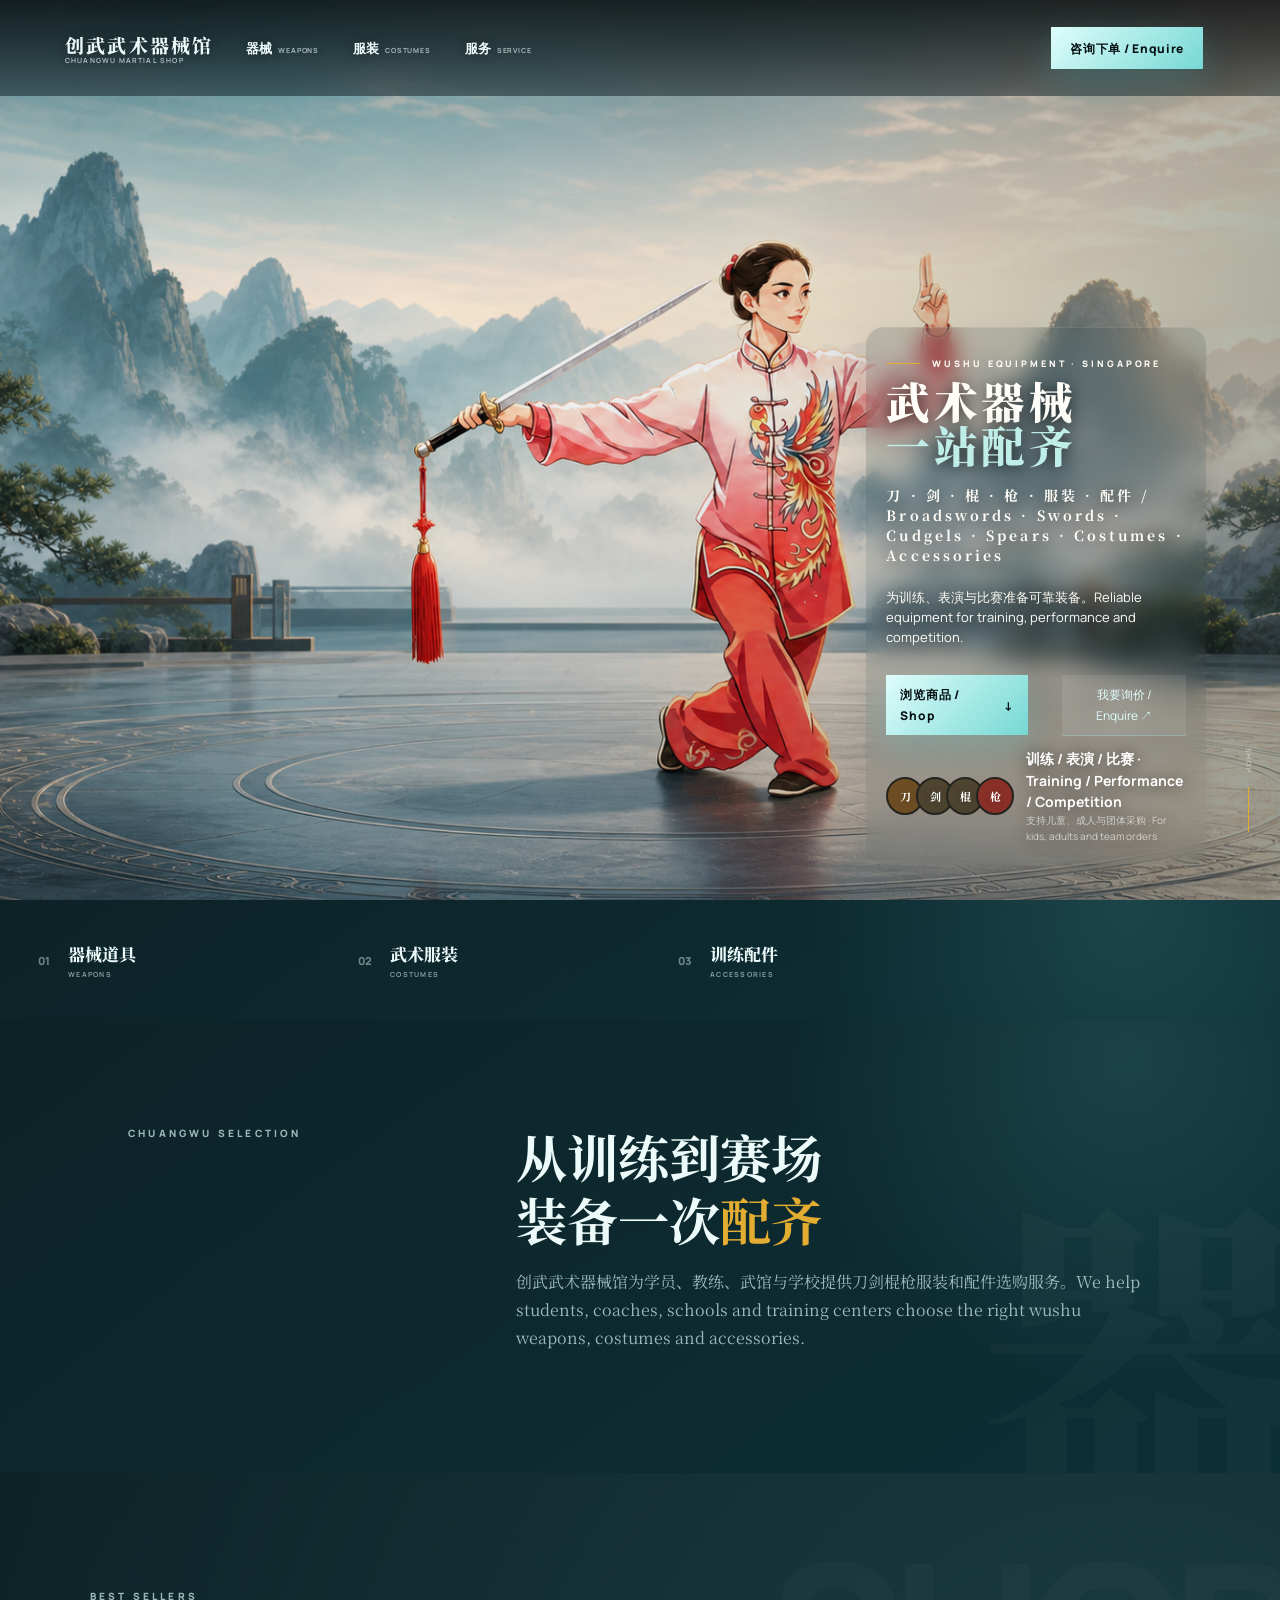
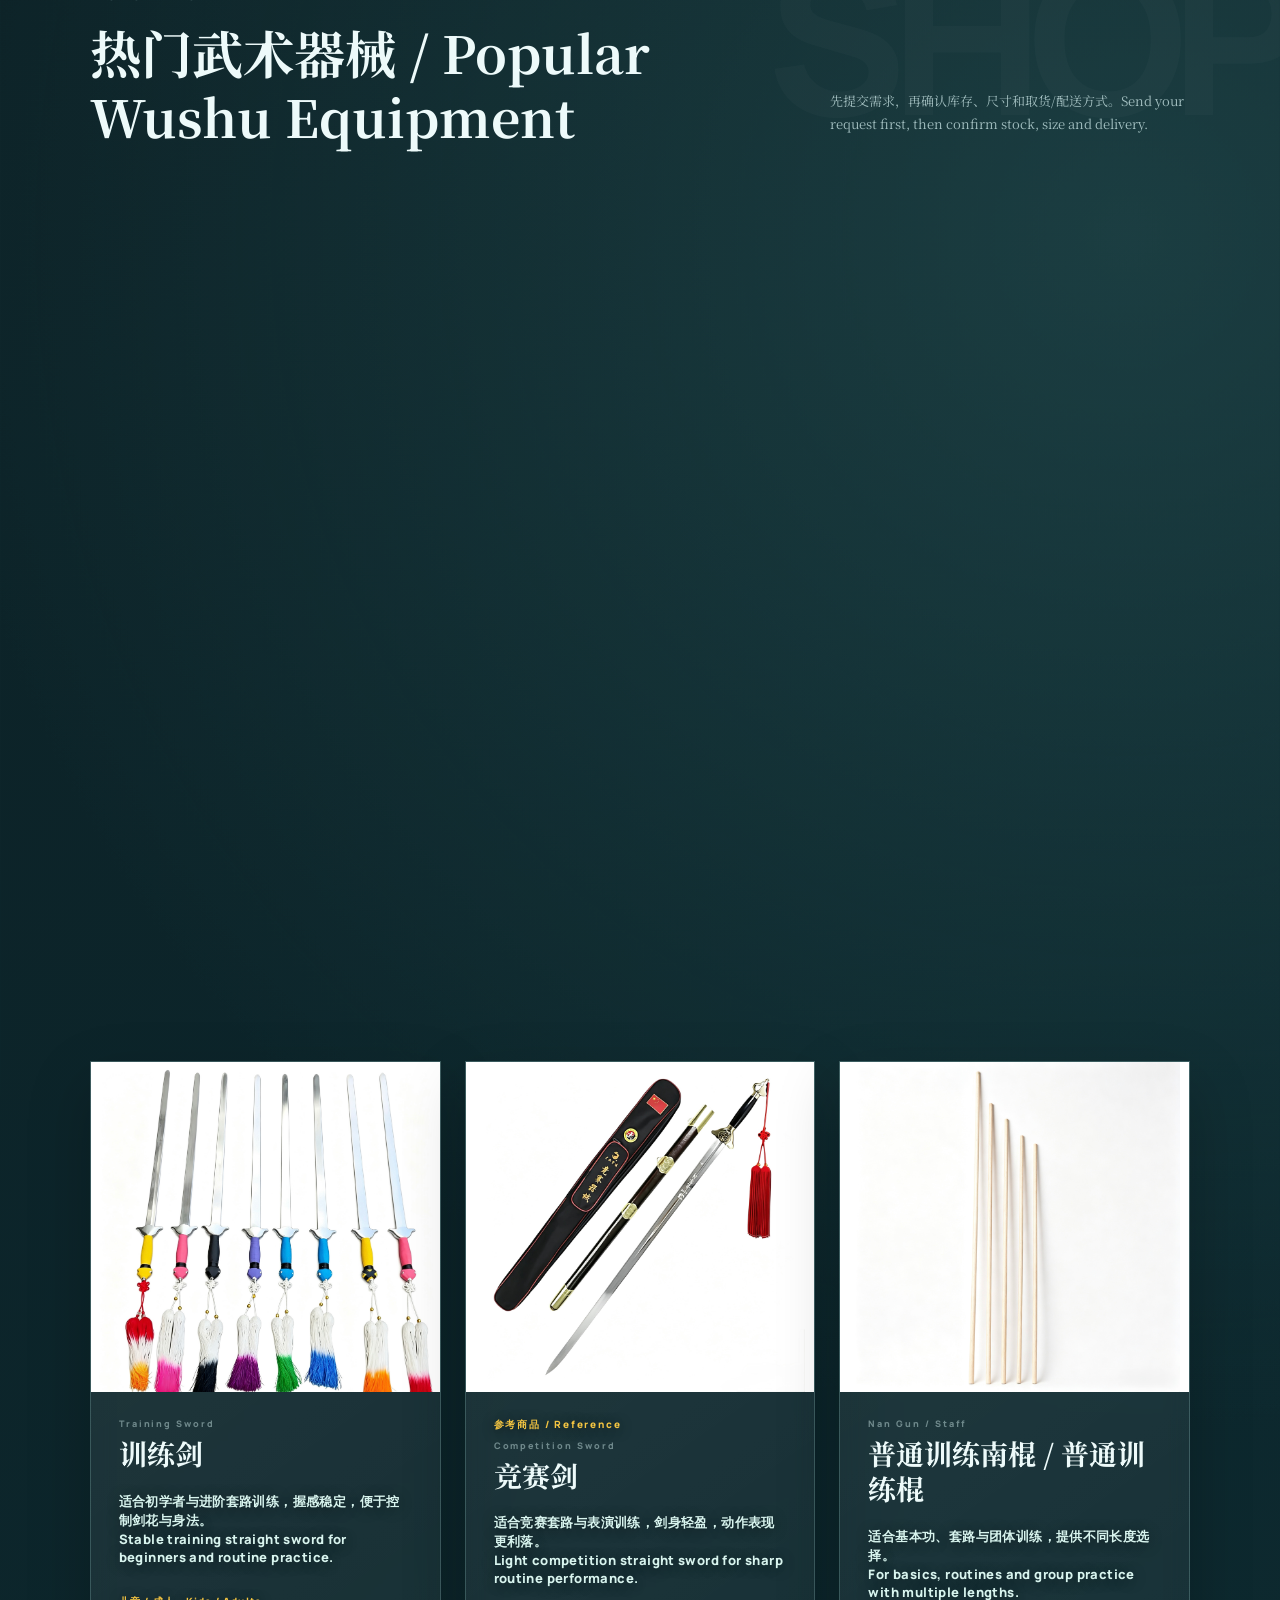
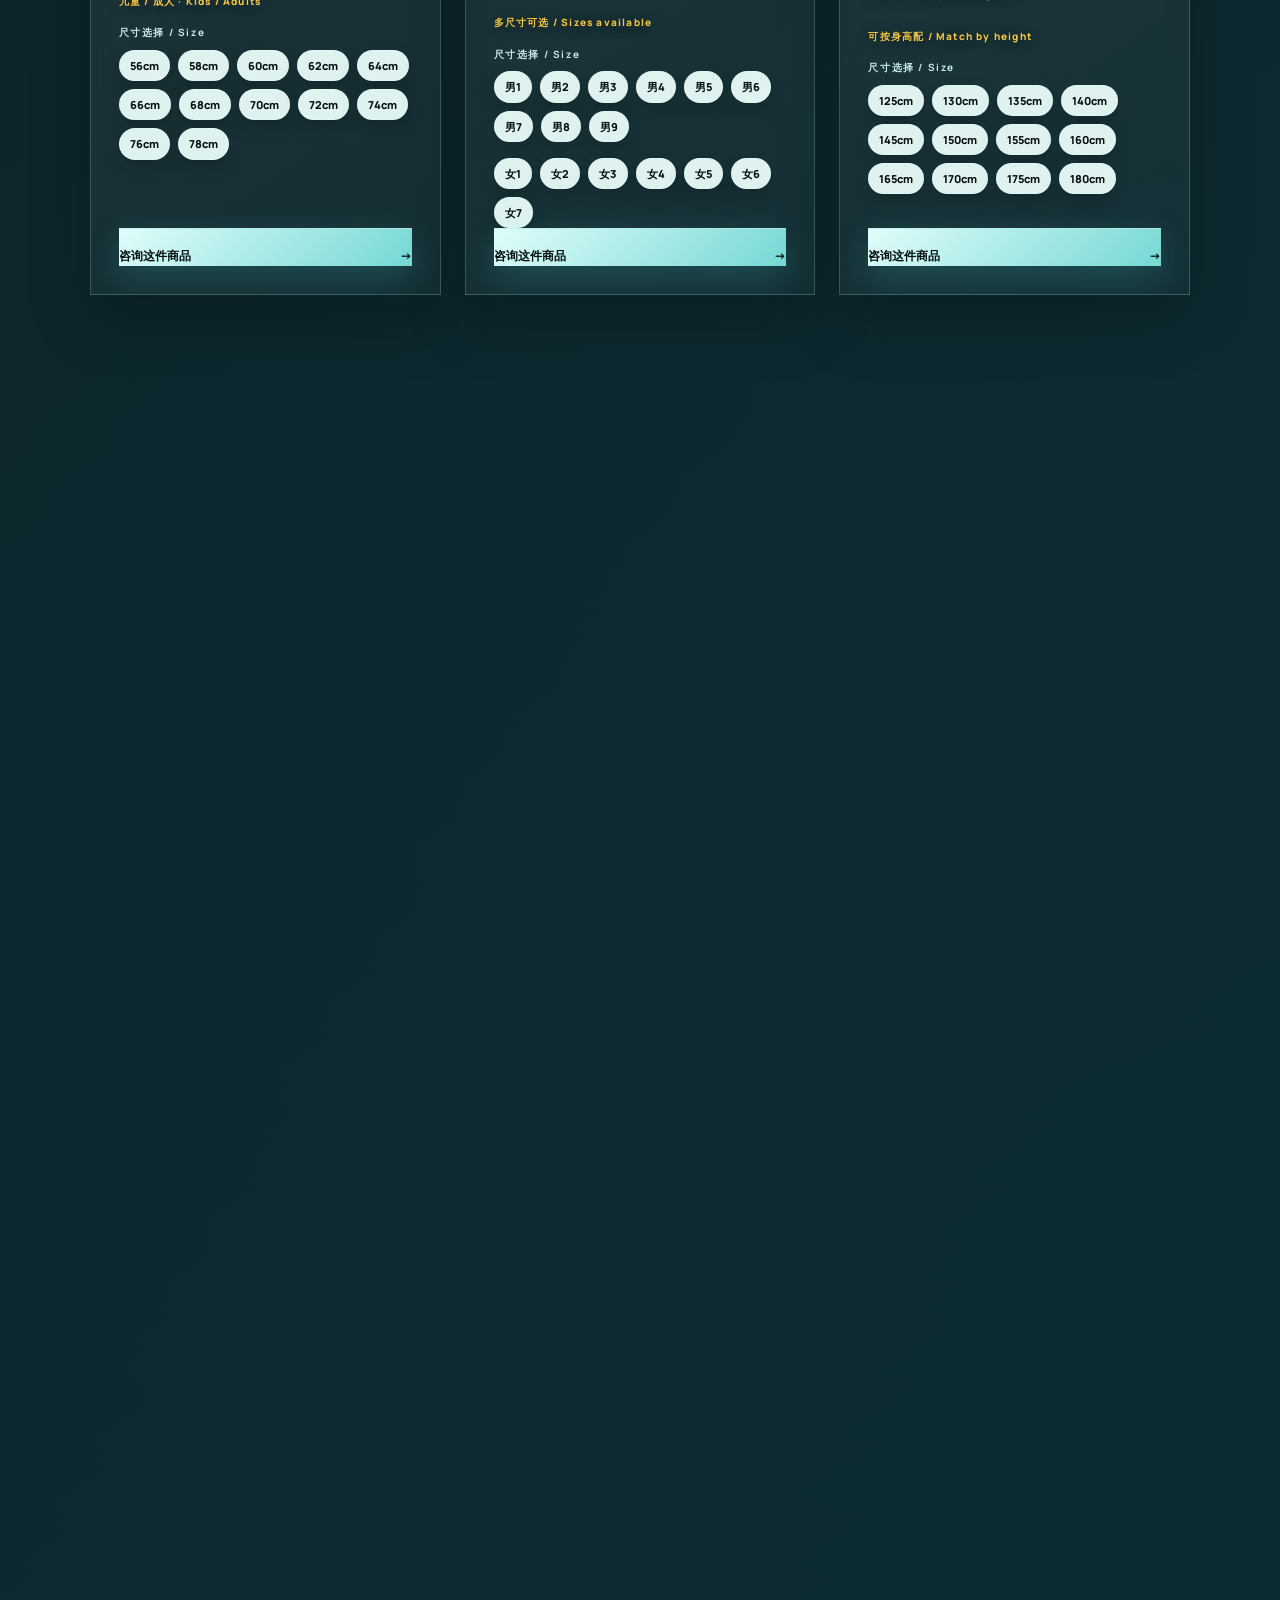
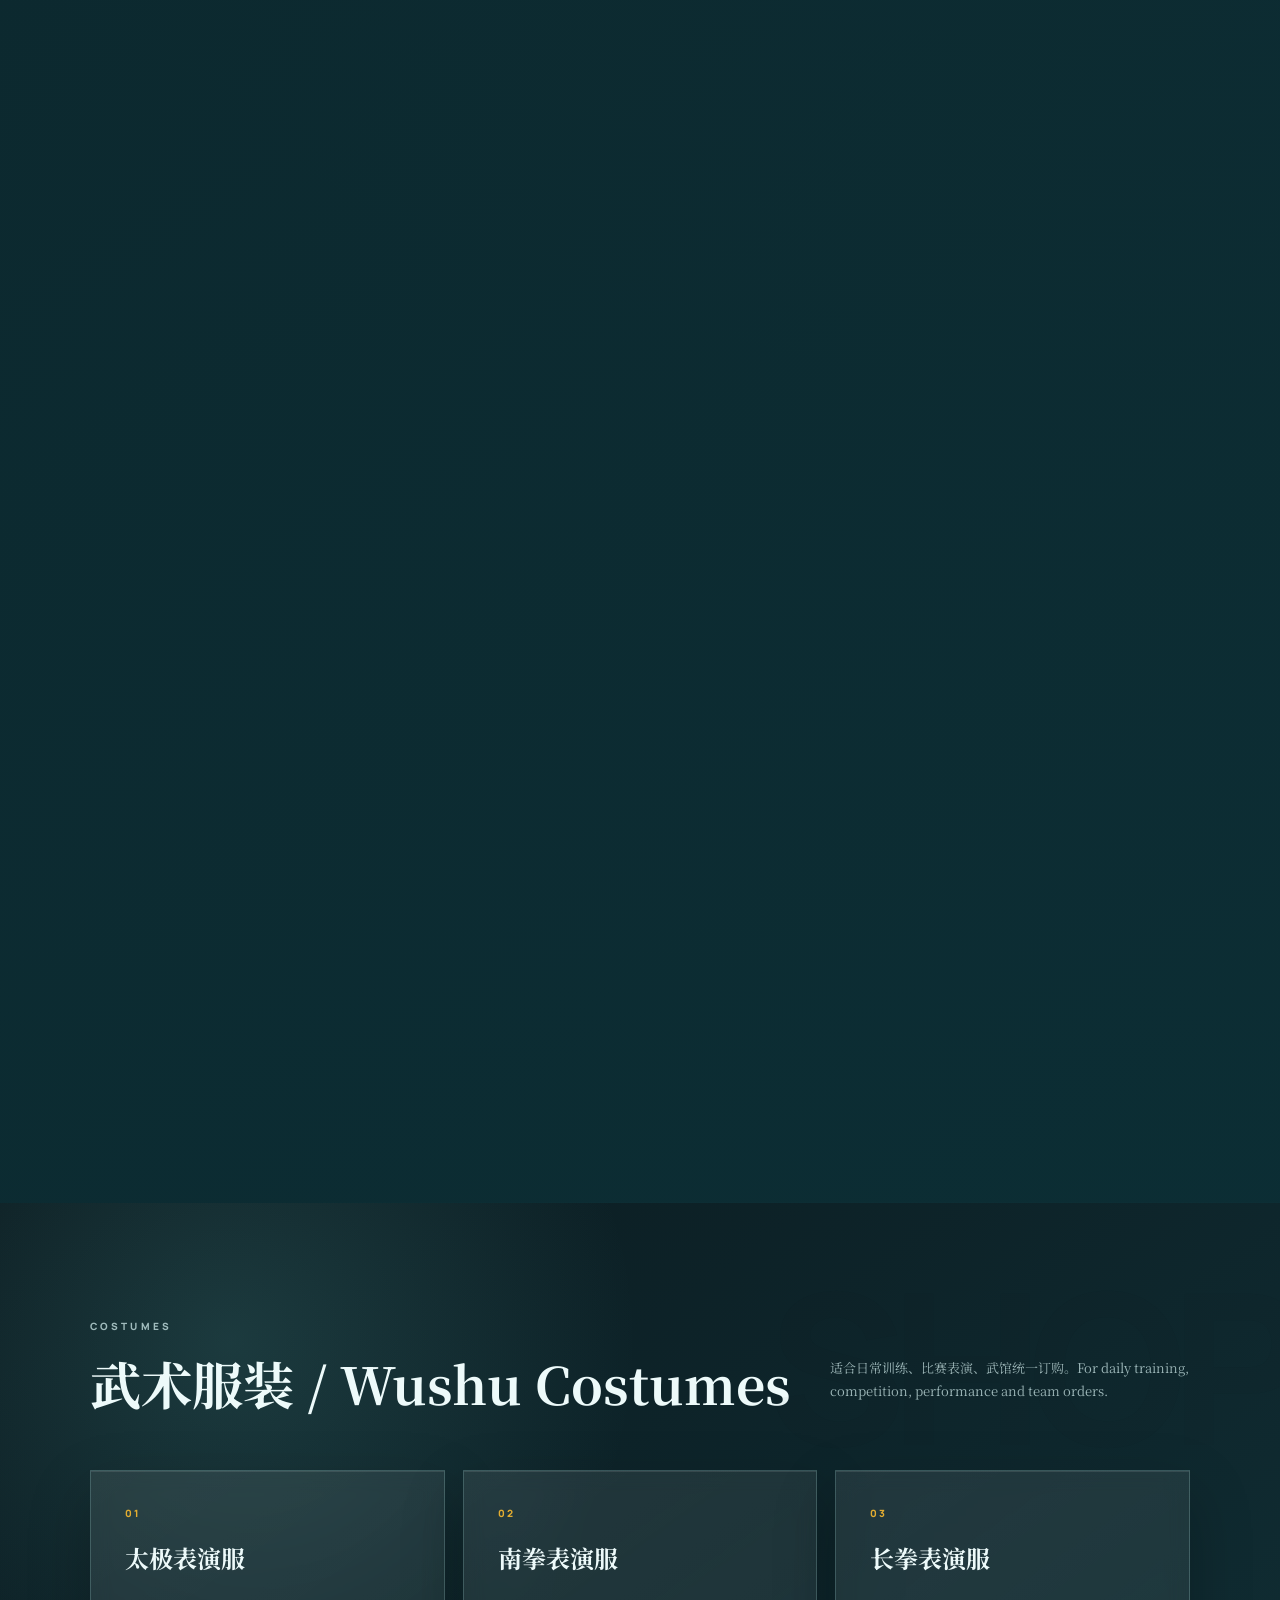
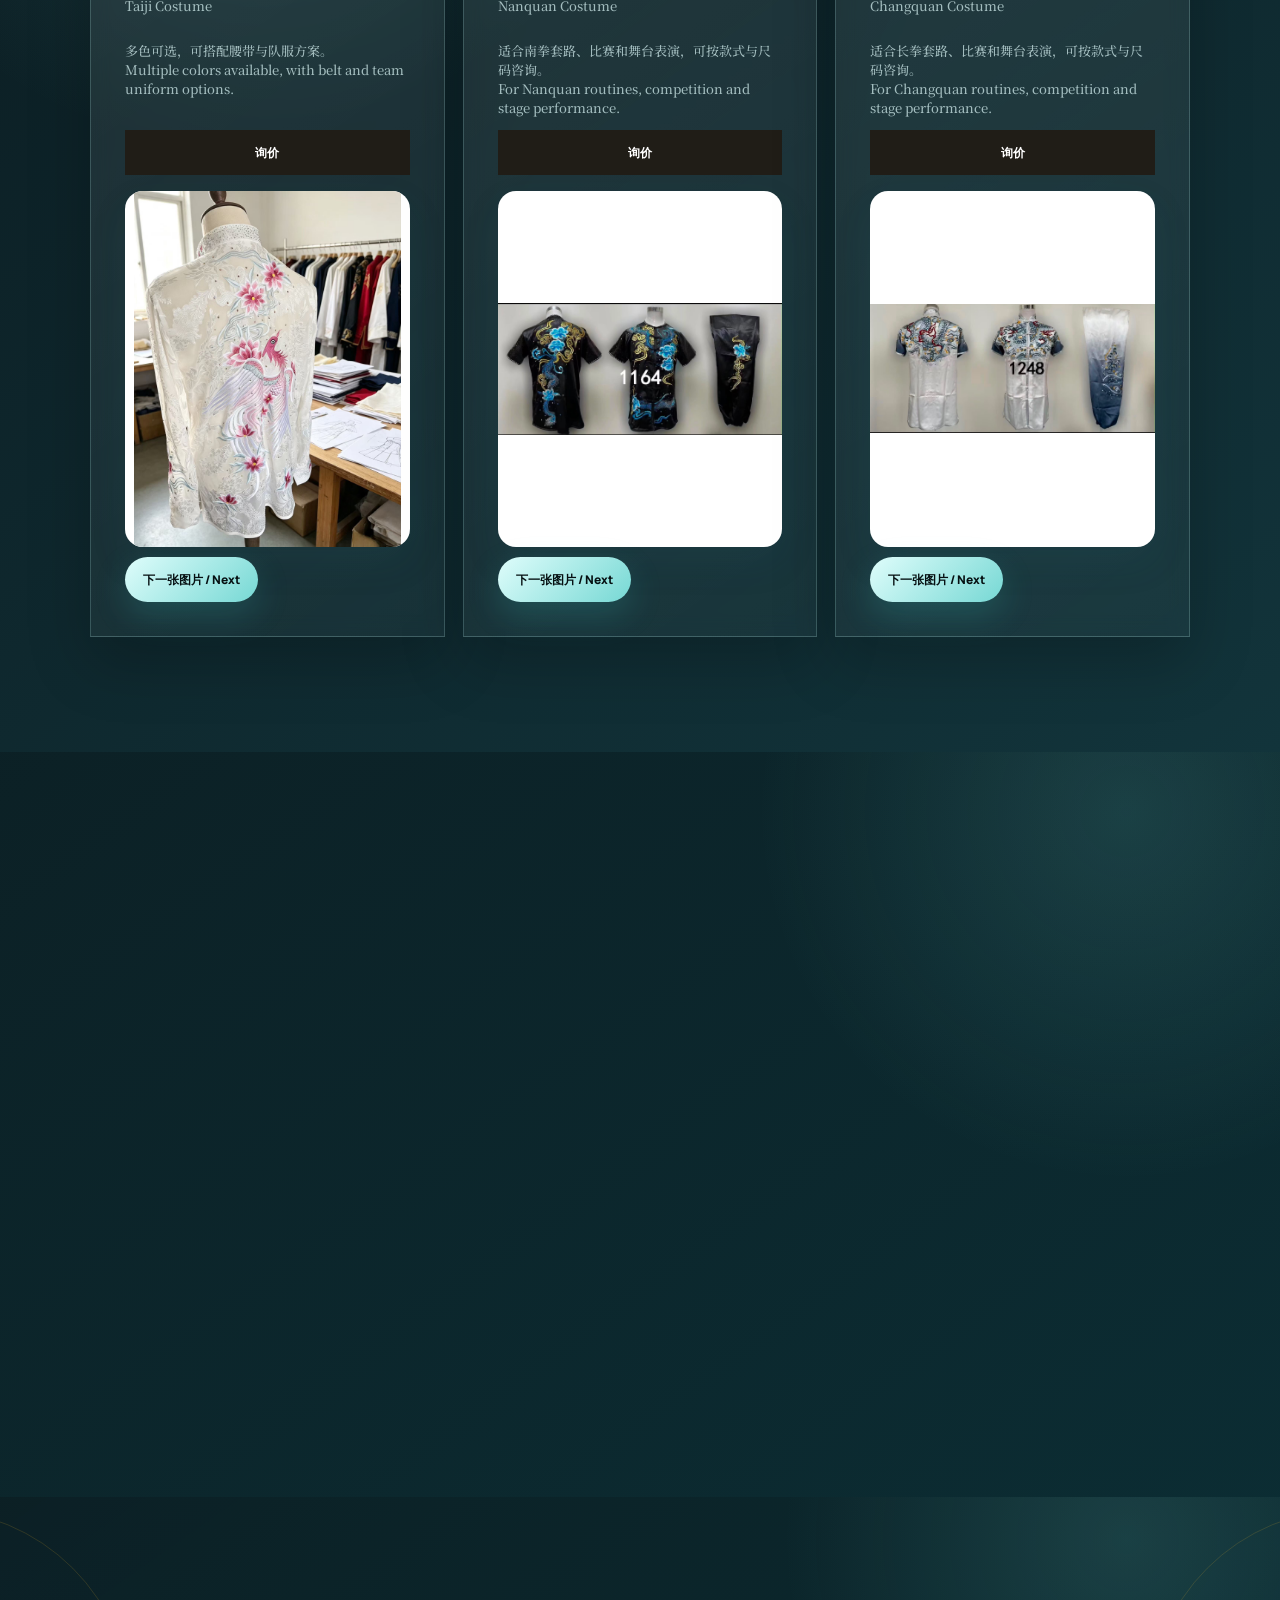
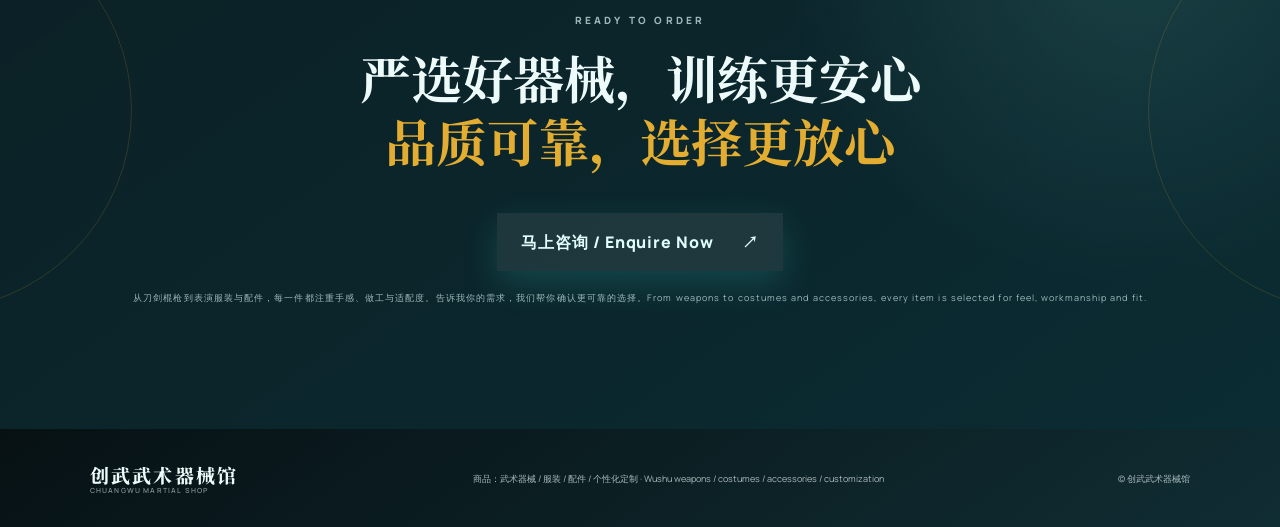
==== index.html @ b24bf86e "Add files via upload" ====
<!doctype html>
<html lang="zh-CN">
<head>
  <meta charset="UTF-8">
  <meta name="viewport" content="width=device-width, initial-scale=1.0">
  <meta name="theme-color" content="#201d17">
  <title>创武武术器械馆 | Wushu Equipment & Costume Shop</title>
  <meta name="description" content="创武武术器械馆提供武术器械、表演服装与配件咨询。Chuangwu Martial Shop offers wushu weapons, performance costumes and training accessories.">
  <link rel="preconnect" href="https://fonts.googleapis.com">
  <link rel="preconnect" href="https://fonts.gstatic.com" crossorigin>
  <link href="https://fonts.googleapis.com/css2?family=Noto+Serif+SC:wght@500;600;700;900&family=Manrope:wght@400;500;600;700;800&display=swap" rel="stylesheet">
  <link rel="stylesheet" href="styles.css?v=20260827-label-title-align">
  <style>
    .hero-shop {
      position: relative;
      overflow: hidden;
      isolation: isolate;
      display: flex !important;
      align-items: flex-end !important;
      justify-content: flex-end !important;
      min-height: min(760px, 92vh);
      padding: clamp(88px, 10vh, 120px) clamp(18px, 4vw, 48px) clamp(20px, 4vh, 36px) !important;
      background:
        linear-gradient(270deg, rgba(4, 25, 30, .30) 0%, rgba(4, 25, 30, .08) 38%, rgba(4, 25, 30, .01) 72%),
        linear-gradient(180deg, rgba(255, 255, 255, .04) 0%, rgba(4, 25, 30, .02) 54%, rgba(4, 25, 30, .16) 100%),
        url("assets/hero-wushu-comfort-premium.png?v=20260825-position-center-2") 60% center / cover no-repeat,
        #e8f1ee !important;
      color: #fffdf7;
    }

    .hero-shop::before {
      content: "";
      position: absolute;
      inset: 0;
      z-index: 0;
      background:
        radial-gradient(circle at 72% 70%, rgba(125, 245, 238, .10), transparent 30%),
        radial-gradient(circle at 38% 86%, rgba(232, 213, 156, .12), transparent 26%),
        linear-gradient(115deg, transparent 14%, rgba(191, 238, 233, .06) 14.4%, transparent 14.9%);
      opacity: .7;
      pointer-events: none;
    }

    .hero-shop::after {
      display: none;
    }

    .hero-shop .hero-copy {
      position: relative;
      z-index: 2;
    }

    .hero-shop .hero-scroll {
      z-index: 2;
    }

    .hero-shop .hero-copy {
      max-width: 340px;
      backdrop-filter: blur(12px);
      border: 0 !important;
      border-radius: 18px;
      padding: clamp(13px, 1.9vw, 20px);
      background: linear-gradient(145deg, rgba(8, 35, 42, .16), rgba(8, 35, 42, .05));
      box-shadow: 0 12px 34px rgba(0, 0, 0, .08), inset 0 1px 0 rgba(255, 255, 255, .12);
      margin-right: clamp(0px, 2vw, 28px);
    }

    .hero-shop h1,
    .hero-shop .hero-slogan,
    .hero-shop .hero-text,
    .hero-shop .hero-proof {
      color: #fffdf7;
      text-shadow: 0 2px 16px rgba(0, 0, 0, .72);
    }

    .hero-shop h1 {
      font-size: clamp(26px, 3.4vw, 44px) !important;
      line-height: 1;
      margin-bottom: 8px;
    }

    .hero-shop h1 em {
      color: #bfeee9;
    }

    .hero-shop .eyebrow {
      font-size: 9px !important;
      margin-bottom: 8px;
      color: #fffdf7 !important;
    }

    .hero-shop .hero-slogan {
      font-size: clamp(12px, 1.2vw, 14px) !important;
      margin-bottom: 6px;
    }

    .hero-shop .hero-text {
      font-size: 13px !important;
      line-height: 1.55;
    }

    .hero-shop .hero-actions {
      margin-top: 12px !important;
    }

    .hero-shop .hero-proof {
      margin-top: 12px !important;
    }

    .hero-shop .hero-actions .button,
    .hero-shop .hero-actions .text-link {
      font-size: 12px !important;
      padding: 9px 14px !important;
    }

    .hero-shop .hero-proof {
      font-size: 12px !important;
    }

    @media (max-width: 760px) {
      .hero-shop {
        min-height: 78vh;
        justify-content: flex-start !important;
        padding: 92px 12px 18px !important;
        background:
          linear-gradient(270deg, rgba(4, 25, 30, .26) 0%, rgba(4, 25, 30, .08) 46%, rgba(4, 25, 30, .01) 100%),
          linear-gradient(180deg, rgba(255,255,255,.03), rgba(4,25,30,.10)),
          url("assets/hero-wushu-comfort-premium.png?v=20260827-mobile-hero-right") 56% center / cover no-repeat,
          #e8f1ee !important;
      }

      .hero-shop .hero-copy {
        width: min(47vw, 190px);
        max-width: 190px;
        padding: 9px;
        border-radius: 12px;
        margin: 0;
        background: linear-gradient(145deg, rgba(6, 28, 34, .12), rgba(6, 28, 34, .03));
        backdrop-filter: blur(3px);
        box-shadow: 0 8px 20px rgba(0, 0, 0, .06), inset 0 1px 0 rgba(255, 255, 255, .08);
      }

      .hero-shop h1 {
        font-size: clamp(17px, 4.9vw, 23px) !important;
        margin-bottom: 4px;
      }

      .hero-shop .hero-slogan {
        font-size: 8px !important;
        line-height: 1.38;
      }

      .hero-shop .hero-text {
        font-size: 8px !important;
        line-height: 1.4;
        margin: 7px 0 8px;
      }

      .hero-shop .eyebrow {
        font-size: 7px !important;
        letter-spacing: .2em;
        margin-bottom: 5px;
        color: #fffdf7 !important;
      }

      .hero-shop .eyebrow span {
        width: 16px;
      }

      .hero-shop .hero-actions {
        gap: 6px !important;
      }

      .hero-shop .hero-actions .button,
      .hero-shop .hero-actions .text-link {
        min-height: 30px !important;
        padding: 5px 8px !important;
        font-size: 8px !important;
        gap: 7px !important;
      }

      .hero-shop .hero-proof {
        display: none !important;
      }
    }

    .product-art.real-product-image {
      min-height: clamp(240px, 28vw, 330px) !important;
      background-size: contain !important;
      background-position: center !important;
      background-repeat: no-repeat !important;
      background-color: #fff !important;
    }

    .product-art.real-product-image::before,
    .product-art.real-product-image::after {
      display: none !important;
    }

    .product-art.show-full-image {
      background-size: contain !important;
      background-color: #fff !important;
    }

    .product-art.show-original-image {
      background-size: contain !important;
      background-color: #fff !important;
    }

    .product-art.white-product-image {
      background-color: #fff !important;
      background-blend-mode: normal !important;
    }

    .size-options,
    .gender-options {
      display: flex;
      flex-wrap: wrap;
      gap: 8px;
      margin: 14px 28px 0;
    }

    .size-options strong,
    .gender-options strong {
      width: 100%;
      font-size: 10px;
      letter-spacing: .16em;
      color: #dffdfb;
      opacity: .9;
    }

    .size-options button,
    .gender-options button {
      border: 1px solid rgba(223, 253, 251, .72);
      border-radius: 999px;
      padding: 5px 10px;
      font-size: 11px;
      font-weight: 800;
      background: rgba(239, 255, 253, .92);
      color: #061012;
      cursor: pointer;
      transition: .2s;
      box-shadow: 0 8px 18px rgba(0, 0, 0, .18);
    }

    .size-row-break {
      flex-basis: 100%;
      height: 0;
    }

    .size-options button:hover,
    .size-options button.is-selected,
    .gender-options button:hover,
    .gender-options button.is-selected {
      background: linear-gradient(135deg, #fff4b8, #76d8d4);
      color: #061012;
      border-color: #fff4b8;
      box-shadow: 0 10px 24px rgba(118, 216, 212, .28);
    }

    .catalog-images {
      display: flex;
      flex-direction: column;
      gap: 10px;
      margin-top: 16px;
    }

    .catalog-images img {
      width: 100%;
      aspect-ratio: 4 / 5;
      object-fit: contain;
      display: block;
      border-radius: 18px;
      background: #fff;
      box-shadow: 0 16px 36px rgba(34, 92, 101, .12);
    }

    .catalog-next {
      align-self: flex-start;
      border: 1px solid rgba(53, 120, 128, .35);
      border-radius: 999px;
      padding: 8px 14px;
      font-size: 12px;
      font-weight: 800;
      background: #12343b;
      color: #fffdf7;
      cursor: pointer;
    }

    .site-header .brand {
      transform: translateX(-12px);
    }

    .brand-mark {
      width: 48px !important;
      height: 48px !important;
      border-radius: 0 !important;
      background: transparent !important;
      overflow: hidden;
      box-shadow: none !important;
    }

    .brand-mark img {
      width: 100%;
      height: 100%;
      object-fit: contain;
      display: block;
    }

    .brand-mark i {
      display: none !important;
    }

    .site-header nav {
      margin-left: clamp(18px, 3vw, 42px) !important;
      margin-right: auto !important;
      transform: translateX(-18px);
    }

    .site-header .button-small {
      margin-left: 12px;
    }

    @media (max-width: 900px) {
      .site-header nav {
        transform: translateX(-8px);
      }
    }

    body {
      background:
        radial-gradient(circle at 14% 8%, rgba(91, 221, 216, .20), transparent 28%),
        radial-gradient(circle at 86% 42%, rgba(76, 151, 171, .18), transparent 32%),
        linear-gradient(180deg, #071114 0%, #10252a 42%, #071114 100%) !important;
      color: #edfafa !important;
    }

    .shop-categories,
    .philosophy,
    .products.section,
    .products.section.pale,
    .service.section,
    .cta.section {
      background:
        radial-gradient(circle at 88% 8%, rgba(118, 216, 212, .14), transparent 28%),
        linear-gradient(145deg, rgba(12, 33, 38, .96), rgba(12, 48, 55, .88)) !important;
      color: #edfafa !important;
    }

    .products.section.pale {
      background:
        radial-gradient(circle at 18% 12%, rgba(118, 216, 212, .15), transparent 28%),
        linear-gradient(145deg, #0b1b20, #12343b) !important;
    }

    .section-heading h2,
    .philosophy h2,
    .service-card h2,
    .cta h2,
    .product-card h3,
    .catalog-list h3,
    footer,
    footer a {
      color: #edfafa !important;
    }

    .section-kicker,
    .product-en,
    .price-row,
    .catalog-list p,
    .section-heading > p,
    .philosophy p,
    .service-card p,
    .cta p {
      color: rgba(220, 247, 246, .70) !important;
    }

    .product-card > p:not(.tag, .product-en),
    .product-card .tag {
      color: #d8f4ee !important;
      font-family: var(--sans) !important;
      font-weight: 800 !important;
      letter-spacing: .03em;
      text-shadow: 0 2px 14px rgba(0, 0, 0, .45);
      overflow-wrap: anywhere;
      word-break: normal;
    }

    .product-card .tag {
      margin-left: 28px !important;
      margin-right: 28px !important;
      color: #f4c542 !important;
      background: transparent !important;
      border: 0 !important;
      border-radius: 0 !important;
      padding: 0 !important;
      font-size: 10px !important;
      font-weight: 950 !important;
      letter-spacing: .18em;
      opacity: 1 !important;
      box-shadow: none !important;
      text-shadow: 0 2px 12px rgba(0, 0, 0, .58) !important;
    }

    .product-card .price-row {
      display: block !important;
      margin-left: 28px !important;
      margin-right: 28px !important;
      padding-left: 0 !important;
      padding-right: 0 !important;
      text-align: left !important;
    }

    .product-card .price-row span {
      display: block !important;
      margin-left: 0 !important;
      color: #f4c542 !important;
      background: transparent !important;
      border: 0 !important;
      border-radius: 0 !important;
      padding: 0 !important;
      font-size: 10px !important;
      font-weight: 950 !important;
      letter-spacing: .12em !important;
      opacity: 1 !important;
      box-shadow: none !important;
      text-shadow: 0 2px 12px rgba(0, 0, 0, .58) !important;
    }

    .product-card .desc-en {
      display: block;
      margin-top: 4px;
    }

    .product-card,
    .catalog-list > *,
    .service-card {
      background: linear-gradient(145deg, rgba(255, 255, 255, .085), rgba(255, 255, 255, .035)) !important;
      border: 1px solid rgba(189, 248, 244, .20) !important;
      box-shadow: 0 24px 58px rgba(0, 0, 0, .22), inset 0 1px 0 rgba(255, 255, 255, .10) !important;
      backdrop-filter: blur(10px);
    }

    .button,
    .card-link,
    .catalog-next,
    .submit-button {
      background: linear-gradient(135deg, #dffdfb, #76d8d4) !important;
      color: #061012 !important;
      border-color: rgba(191, 238, 233, .72) !important;
      box-shadow: 0 12px 34px rgba(60, 222, 217, .18);
    }

    .button-light,
    .text-link {
      background: rgba(255, 255, 255, .08) !important;
      color: #dffdfb !important;
      border-color: rgba(144, 244, 239, .28) !important;
    }

    .size-options button,
    .gender-options button {
      border-color: rgba(223, 253, 251, .72) !important;
      color: #061012 !important;
      background: rgba(239, 255, 253, .94) !important;
    }

    .size-options button:hover,
    .size-options button.is-selected,
    .gender-options button:hover,
    .gender-options button.is-selected {
      background: linear-gradient(135deg, #fff4b8, #76d8d4) !important;
      color: #061012 !important;
      border-color: #fff4b8 !important;
    }

    footer {
      background: linear-gradient(145deg, #071114, #102d33) !important;
      color: #edfafa !important;
    }

    footer p,
    footer small {
      color: rgba(237, 250, 250, .70) !important;
    }

    .site-header {
      background: rgba(5, 17, 20, .46) !important;
      border-color: rgba(189, 248, 244, .16) !important;
      backdrop-filter: blur(18px);
    }

    .site-header a,
    .site-header small {
      color: #edfafa !important;
    }

    .order-dialog {
      background:
        radial-gradient(circle at 12% 8%, rgba(72, 230, 224, .13), transparent 28%),
        linear-gradient(145deg, #071114, #0d2227) !important;
      color: #edfafa !important;
      border: 1px solid rgba(144, 244, 239, .18) !important;
      box-shadow: 0 40px 120px rgba(0, 0, 0, .58) !important;
    }

    .order-dialog input,
    .order-dialog select,
    .order-dialog textarea {
      background: rgba(255, 255, 255, .08) !important;
      color: #edfafa !important;
      border-color: rgba(144, 244, 239, .24) !important;
    }

    .order-dialog input::placeholder,
    .order-dialog textarea::placeholder {
      color: rgba(237, 250, 250, .45) !important;
    }

    .order-dialog label,
    .order-dialog p,
    .order-dialog blockquote {
      color: rgba(237, 250, 250, .78) !important;
    }

    body.order-open::before {
      content: "";
      position: fixed;
      inset: 0;
      z-index: 999;
      background: rgba(2, 8, 10, .72);
      backdrop-filter: blur(5px);
    }

    .order-dialog.is-open {
      display: grid !important;
      position: fixed !important;
      left: 50% !important;
      top: 50% !important;
      transform: translate(-50%, -50%) !important;
      z-index: 1000 !important;
      width: min(900px, calc(100vw - 28px)) !important;
      max-height: calc(100dvh - 28px) !important;
    }

    .order-dialog.is-open::backdrop {
      background: rgba(2, 8, 10, .72);
      backdrop-filter: blur(5px);
    }

    @media(max-width: 900px) {
      .order-dialog.is-open {
        grid-template-columns: 1fr !important;
      }
    }

    @media(max-width: 560px) {
      .site-header > .button {
        display: inline-flex !important;
        min-height: 38px !important;
        padding: 8px 12px !important;
        font-size: 11px !important;
        gap: 8px !important;
      }

      .order-dialog.is-open {
        top: max(76px, env(safe-area-inset-top)) !important;
        transform: translateX(-50%) !important;
        max-height: calc(100dvh - max(96px, env(safe-area-inset-top)) - 20px) !important;
        overflow: auto !important;
        width: calc(100vw - 26px) !important;
      }

      .order-dialog::before {
        content: "商品咨询 / Order Enquiry";
        position: sticky;
        top: 0;
        z-index: 4;
        display: block;
        padding: 16px 58px 12px 24px;
        background: rgba(6, 18, 21, .96);
        border-bottom: 1px solid rgba(144, 244, 239, .18);
        color: #edfafa;
        font-weight: 900;
        letter-spacing: .06em;
      }

      .order-dialog form {
        padding-top: 26px !important;
      }

      .dialog-close {
        position: sticky !important;
        float: right;
        top: 8px !important;
        right: 10px !important;
        z-index: 6 !important;
        margin: 8px 10px -48px auto;
      }
    }
  </style>
</head>
<body>
  <header class="site-header">
    <a class="brand" href="#top" aria-label="创武武术器械馆首页">
      <span>创武武术器械馆<small>CHUANGWU MARTIAL SHOP</small></span>
    </a>
    <nav aria-label="主导航">
      <a href="#products">器械 <small>WEAPONS</small></a>
      <a href="#uniforms">服装 <small>COSTUMES</small></a>
      <a href="#service">服务 <small>SERVICE</small></a>
    </nav>
    <button class="button button-small" data-open-order>咨询下单 / Enquire</button>
  </header>

  <main id="top">
    <section class="hero hero-shop">
      <div class="hero-copy reveal">
        <p class="eyebrow"><span></span> WUSHU EQUIPMENT · SINGAPORE</p>
        <h1>武术器械<br><em>一站配齐</em></h1>
        <p class="hero-slogan">刀 · 剑 · 棍 · 枪 · 服装 · 配件 / Broadswords · Swords · Cudgels · Spears · Costumes · Accessories</p>
        <p class="hero-text">创武武术器械馆为学员、教练、武馆与学校提供刀剑棍枪服装和配件选购服务。For students, coaches, schools and training centers.</p>
        <div class="hero-actions">
          <a class="button" href="#products">浏览商品 / Shop <span>↓</span></a>
          <button class="text-link" data-open-order>我要询价 / Enquire <span>↗</span></button>
        </div>
        <div class="hero-proof">
          <div class="avatars" aria-hidden="true"><b>刀</b><b>剑</b><b>棍</b><b>枪</b></div>
          <p><strong>训练 / 表演 / 比赛</strong><br><span>Kids · Adults · Team Orders</span></p>
        </div>
      </div>
      <div class="hero-scroll" aria-hidden="true">SHOP <span></span></div>
    </section>

    <section class="shop-categories" aria-label="商品分类"></section>

    <section class="philosophy">
      <p class="section-kicker">CHUANGWU SELECTION</p>
      <div>
        <h2>从训练到赛场<br>装备一次<em>配齐</em></h2>
        <p>创武武术器械馆为学员、教练、武馆与学校提供刀剑棍枪服装和配件选购服务。We help students, coaches, schools and training centers choose the right wushu weapons, costumes and accessories.</p>
      </div>
    </section>

    <section class="products section" id="products">
      <div class="section-heading">
        <div><p class="section-kicker">BEST SELLERS</p><h2>热门武术器械 / Popular Wushu Equipment</h2></div>
        <p>先提交需求，再确认库存、尺寸和取货/配送方式。Send your request first, then confirm stock, size and delivery.</p>
      </div>
      <div class="product-grid"></div>
    </section>

    <section class="products section pale" id="uniforms">
      <div class="section-heading">
        <div><p class="section-kicker">COSTUMES</p><h2>武术服装 / Wushu Costumes</h2></div>
        <p>适合日常训练、比赛表演、武馆统一订购。For daily training, competition, performance and team orders.</p>
      </div>
      <div class="catalog-list"></div>
    </section>

    <section class="service section" id="service">
      <div class="service-card reveal">
        <p class="section-kicker">PERSONALIZATION</p>
        <h2>团队采购与服装定制 / Team Orders & Costume Customization</h2>
        <p>可以为武馆、学校、表演队提供批量订购、图案刺绣和配套器械建议。Bulk orders, pattern embroidery and equipment matching are available.</p>
        <div class="service-points"></div>
        <button class="button button-light" data-open-order>提交采购需求 / Submit Request <span>↗</span></button>
      </div>
    </section>

    <section class="cta section">
      <p class="section-kicker">READY TO ORDER</p>
      <h2>严选好器械，训练更安心<br><em>品质可靠，选择更放心</em></h2>
      <button class="button button-light" data-open-order>马上咨询 / Enquire Now <span>↗</span></button>
      <p>从刀剑棍枪到表演服装与配件，每一件都注重手感、做工与适配度。告诉我你的需求，我们帮你确认更可靠的选择。From weapons to costumes and accessories, every item is selected for feel, workmanship and fit.</p>
    </section>
  </main>

  <footer>
    <a class="brand brand-light" href="#top"><span>创武武术器械馆<small>CHUANGWU MARTIAL SHOP</small></span></a>
    <p>商品：武术器械 / 服装 / 配件 / 个性化定制 · Wushu weapons / costumes / accessories / customization</p>
    <p>© 创武武术器械馆</p>
  </footer>

  <div class="order-dialog" id="orderDialog" role="dialog" aria-modal="true" hidden>
    <button class="dialog-close" data-close-order aria-label="关闭窗口">×</button>
    <div class="dialog-intro">
      <p class="section-kicker">ORDER ENQUIRY</p>
      <h2>商品咨询<br>与下单</h2>
      <p>填写你想购买的商品、数量和联系方式，我会尽快确认尺寸、库存与配送。Fill in your item, quantity and contact details.</p>
      <blockquote>“先选对器械，再练出手感。” Choose the right equipment, then train with confidence.</blockquote>
    </div>
    <form id="orderForm" action="https://formsubmit.co/zhouyc1115@gmail.com" method="POST">
      <input type="hidden" name="_subject" value="创武武术器械馆商品咨询 / Chuangwu Martial Shop Enquiry">
      <input type="hidden" name="_template" value="table">
      <input type="hidden" name="_captcha" value="false">
      <input type="hidden" name="_next" value="http://chuangwusports.com/">
      <input type="hidden" name="submitted_at" id="submittedAt" value="">
      <label>姓名 / Name <input name="name" type="text" placeholder="请输入你的姓名 / Your name" required></label>
      <label>联系方式 / Contact <input name="contact" type="text" placeholder="手机号 / WhatsApp / 微信" required></label>
      <label>想购买的商品 / Product
        <select name="product" required><option value="">请选择商品 / Select a product</option></select>
      </label>
      <div class="form-row">
        <label>数量 / Quantity <input name="quantity" type="number" min="1" value="1" required></label>
        <label>用途 / Purpose
          <select name="purpose" required>
            <option value="">请选择 / Select</option>
            <option>日常训练 / Daily Training</option>
            <option>比赛表演 / Competition & Performance</option>
            <option>学校 / 武馆团购 / School or Club Order</option>
            <option>礼物 / 收藏 / Gift or Collection</option>
          </select>
        </label>
      </div>
      <label>备注 / Notes <textarea name="note" rows="3" placeholder="例如 / Example: height 135cm, needs broad sword; or 20 team uniforms with embroidery."></textarea></label>
      <label class="consent"><input type="checkbox" required> <span>我同意使用以上信息进行商品咨询与联络 / I agree to be contacted about this enquiry.</span></label>
      <button class="button submit-button" type="submit">提交咨询 / Submit <span>→</span></button>
    </form>
    <div class="success-state" id="successState" hidden>
      <div class="success-mark">✓</div>
      <p class="section-kicker">ENQUIRY RECEIVED</p>
      <h2>咨询已收到 / Enquiry Received</h2>
      <p>谢谢，我会尽快与你确认商品库存和下单方式。Thank you, we will confirm stock and order details soon.</p>
      <button class="button" data-close-order>好的 / OK</button>
    </div>
  </div>

  <script src="content-new.js?v=20260826-desc-break"></script>
  <script src="script.js?v=20260826-desc-break"></script>
  <script>
    function renderProductCardsIfNeeded() {
      const productGrid = document.querySelector(".product-grid");
      const products = window.siteContent?.products || [];
      if (!productGrid || productGrid.children.length || !products.length) return;

      const formatDescription = (description) => {
        const text = description || "";
        const formatted = text.replace(/。 ([A-Z])/g, "。<br><span class=\"desc-en\">$1");
        return formatted.includes("desc-en") ? `${formatted}</span>` : formatted;
      };

      productGrid.innerHTML = products.map((product) => {
        const tag = product.tag ? `<p class="tag">${product.tag}</p>` : "";
        return `
          <article class="product-card ${product.featured ? "featured" : ""} reveal">
            <div class="product-art ${product.art || ""}" aria-hidden="true"></div>
            ${tag}
            <p class="product-en">${product.english || ""}</p>
            <h3>${product.name}</h3>
            <p>${formatDescription(product.description)}</p>
            <div class="price-row"><span>${product.note || ""}</span></div>
            <button class="card-link" data-product="${product.name} ${product.english || ""}">咨询这件商品 / Enquire <span>→</span></button>
          </article>
        `;
      }).join("");
    }

    function applyShopEnhancements() {
      renderProductCardsIfNeeded();

      document.querySelectorAll(".product-card").forEach((card) => {
        card.innerHTML = card.innerHTML.replaceAll("undefined", "");
      });

      const productImages = document.querySelectorAll(".product-card .product-art");
      const imagePaths = [
        "assets/xunliandao.jpg",
        "assets/jingsaidao.jpg",
        "assets/jingsai-nandao.jpg",
        "assets/xublianjian.jpg",
        "assets/jingsaijian-new.jpg",
        "assets/xunliangun.jpg",
        "assets/jingsaigun.PNG",
        "assets/jingsaigun.PNG",
        "assets/xunlianqiang-new.jpg",
        "assets/jingsaiqiang.jpg",
        "assets/jianshui.jpg",
        "assets/daocai.jpg",
        "assets/daojiandai-new.jpg",
        "assets/wushu-mat.jpeg"
      ];

      imagePaths.forEach((path, index) => {
        const productImage = productImages[index];
        if (!productImage) return;

        productImage.classList.add("real-product-image");
        if (
          path.includes("jingsaidao") ||
          path.includes("xunlianqiang") ||
          path.includes("jingsaiqiang") ||
          path.includes("jianshui") ||
          path.includes("daojiandai")
        ) {
          productImage.classList.add("white-product-image");
        }
        if (path.includes("jingsaiqiang")) productImage.classList.add("show-full-image");
        if (path.includes("daocai")) productImage.classList.add("show-original-image");
        if (path.includes("jianshui")) productImage.classList.add("show-original-image");
        if (path.includes("daojiandai")) productImage.classList.add("show-original-image");
        productImage.style.backgroundImage = `url('${path}')`;
      });

      const products = window.siteContent?.products || [];
      products.forEach((product, index) => {
        const card = document.querySelectorAll(".product-card")[index];
        const priceRow = card?.querySelector(".price-row");
        if (!card || !priceRow) return;

        if (product.name === "剑穗") {
          card.id = "training-accessories";
        }

        if (Array.isArray(product.genders) && product.genders.length > 0 && !card.querySelector(".gender-options")) {
          const genderOptions = document.createElement("div");
          genderOptions.className = "gender-options";
          genderOptions.innerHTML = `<strong>性别选择 / Gender</strong>${product.genders.map((gender) => `<button type="button" data-gender="${gender}">${gender}</button>`).join("")}`;
          priceRow.after(genderOptions);
        }

        if (!Array.isArray(product.sizes) || product.sizes.length === 0 || card.querySelector(".size-options")) return;

        const sizeOptions = document.createElement("div");
        sizeOptions.className = "size-options";
        sizeOptions.innerHTML = `<strong>尺寸选择 / Size</strong>${product.sizes.map((size) => `${size === "女1" ? '<span class="size-row-break"></span>' : ""}<button type="button" data-size="${size}">${size}</button>`).join("")}`;
        const genderOptions = card.querySelector(".gender-options");
        (genderOptions || priceRow).after(sizeOptions);
      });

      const catalogItems = window.siteContent?.catalogItems || [];
      const catalogCards = document.querySelectorAll(".catalog-list > *");
      catalogItems.forEach((item, index) => {
        if (!Array.isArray(item.images) || item.images.length === 0) return;

        const catalogCard = catalogCards[index];
        if (!catalogCard || catalogCard.querySelector(".catalog-images")) return;

        const title = catalogCard.querySelector("h3");
        if (title && item.english && !catalogCard.querySelector(".catalog-en")) {
          const englishName = document.createElement("p");
          englishName.className = "catalog-en";
          englishName.textContent = item.english;
          title.after(englishName);
        }

        const imageWrap = document.createElement("div");
        imageWrap.className = "catalog-images";

        const image = document.createElement("img");
        image.src = item.images[0];
        image.alt = item.name;
        image.loading = "lazy";
        image.dataset.currentIndex = "0";
        imageWrap.append(image);

        if (item.images.length > 1) {
          const nextButton = document.createElement("button");
          nextButton.className = "catalog-next";
          nextButton.type = "button";
          nextButton.textContent = "下一张图片 / Next";
          nextButton.dataset.catalogIndex = String(index);
          imageWrap.append(nextButton);
        }

        catalogCard.append(imageWrap);
      });
    }

    document.addEventListener("click", (event) => {
      const nextButton = event.target.closest("[data-catalog-index]");
      if (!nextButton) return;

      const catalogIndex = Number(nextButton.dataset.catalogIndex);
      const item = window.siteContent?.catalogItems?.[catalogIndex];
      const image = nextButton.closest(".catalog-images")?.querySelector("img");
      if (!item || !Array.isArray(item.images) || !image) return;

      const currentIndex = Number(image.dataset.currentIndex || "0");
      const nextIndex = (currentIndex + 1) % item.images.length;
      image.src = item.images[nextIndex];
      image.dataset.currentIndex = String(nextIndex);
    });

    document.addEventListener("click", (event) => {
      const sizeButton = event.target.closest("[data-size]");
      if (!sizeButton) return;

      const card = sizeButton.closest(".product-card");
      card.querySelectorAll("[data-size]").forEach((button) => button.classList.remove("is-selected"));
      sizeButton.classList.add("is-selected");
      card.dataset.selectedSize = sizeButton.dataset.size;
    });

    document.addEventListener("click", (event) => {
      const genderButton = event.target.closest("[data-gender]");
      if (!genderButton) return;

      const card = genderButton.closest(".product-card");
      card.querySelectorAll("[data-gender]").forEach((button) => button.classList.remove("is-selected"));
      genderButton.classList.add("is-selected");
      card.dataset.selectedGender = genderButton.dataset.gender;
    });

    document.addEventListener("click", (event) => {
      const consultButton = event.target.closest(".product-card .card-link");
      if (!consultButton) return;

      const card = consultButton.closest(".product-card");
      const selectedGender = card?.dataset.selectedGender;
      const selectedSize = card?.dataset.selectedSize;
      if (!selectedGender && !selectedSize) return;

      setTimeout(() => {
        const note = document.querySelector("[name='note']");
        if (!note) return;

        const selectedText = [
          selectedGender ? `选择性别 / Gender：${selectedGender}` : "",
          selectedSize ? `选择尺寸 / Size：${selectedSize}` : ""
        ].filter(Boolean).join("\n");

        if (note.value.includes("选择性别") || note.value.includes("选择尺寸")) return;
        note.value = `${selectedText}${note.value ? `\n${note.value}` : ""}`;
      }, 0);
    });

    applyShopEnhancements();
    document.addEventListener("DOMContentLoaded", applyShopEnhancements);
    window.addEventListener("load", applyShopEnhancements);
    setTimeout(applyShopEnhancements, 300);
    setTimeout(applyShopEnhancements, 1000);
  </script>
</body>
</html>
---- styles.css ----
:root{--ink:#201d17;--ink-2:#302b22;--charcoal:#151411;--paper:#f6f1e5;--paper-2:#e9dfcc;--gold:#e3ad31;--gold-2:#f4c65c;--red:#a63c2f;--muted:#8b8373;--white:#fffdf7;--serif:"Noto Serif SC",serif;--sans:"Manrope","PingFang SC",sans-serif}
*{box-sizing:border-box}html{scroll-behavior:smooth}body{margin:0;background:var(--paper);color:var(--ink);font-family:var(--sans);line-height:1.75}button,input,select,textarea{font:inherit}button,a{color:inherit}button{cursor:pointer}h1,h2,h3{font-family:var(--serif);font-weight:700;margin:0;line-height:1.24}em{font-style:normal;color:var(--gold)}
.site-header{height:96px;padding:0 clamp(22px,6vw,92px);display:flex;align-items:center;justify-content:space-between;position:absolute;z-index:20;width:100%;color:#fff;text-shadow:0 1px 12px rgba(0,0,0,.4)}.site-header:after{content:"";position:absolute;inset:0;background:linear-gradient(180deg,rgba(0,0,0,.62),transparent);z-index:-1;pointer-events:none}.brand{display:flex;gap:12px;align-items:center;text-decoration:none;font:800 19px var(--serif);letter-spacing:.12em}.brand small{display:block;font:600 7px var(--sans);letter-spacing:.17em;margin-top:-2px;opacity:.74}.brand-mark{width:36px;height:36px;border:1px solid var(--gold);border-radius:50%;position:relative;display:block;background:linear-gradient(90deg,var(--gold) 50%,transparent 50%);overflow:hidden}.brand-mark:before,.brand-mark:after{content:"";position:absolute;left:9px;width:18px;height:18px;border-radius:50%}.brand-mark:before{top:0;background:transparent}.brand-mark:after{bottom:0;background:var(--gold)}.brand-mark i:before,.brand-mark i:after{content:"";position:absolute;z-index:2;width:4px;height:4px;border-radius:50%;left:16px}.brand-mark i:before{top:7px;background:var(--gold)}.brand-mark i:after{bottom:7px;background:#222}nav{display:flex;gap:34px}nav a{text-decoration:none;font-size:13px;font-weight:700;display:flex;gap:6px;align-items:baseline;position:relative}nav a small{font-size:7px;letter-spacing:.12em;opacity:.65}nav a:after{content:"";height:1px;width:0;background:var(--gold);position:absolute;bottom:-5px;left:0;transition:.3s}nav a:hover:after{width:100%}
.button{border:0;background:var(--gold);color:#1b1a16;padding:15px 24px;min-height:52px;letter-spacing:.06em;font-weight:800;display:inline-flex;align-items:center;justify-content:center;gap:28px;transition:.25s;text-decoration:none}.button:hover{background:var(--gold-2);transform:translateY(-2px)}.button-small{min-height:42px;padding:10px 19px;font-size:12px}.button-light{background:var(--paper);color:var(--ink)}.button-light:hover{background:#fff}
.hero{position:relative;overflow:hidden}.hero-shop{min-height:780px;height:100vh;color:#fff;padding:130px clamp(24px,7vw,112px) 70px;display:grid;grid-template-columns:minmax(0,1.02fr) minmax(360px,.78fr);gap:60px;align-items:center;background:radial-gradient(circle at 78% 35%,rgba(227,173,49,.22),transparent 30%),linear-gradient(105deg,rgba(8,8,7,.96) 0%,rgba(27,24,18,.9) 43%,rgba(87,48,26,.35) 100%),url('assets/taichi-hero.png');background-size:cover;background-position:center}.hero-shop:before{content:"";position:absolute;inset:auto 0 0;width:100%;height:34px;background:linear-gradient(135deg,transparent 16px,#2b211f 0) 0 0/32px 34px repeat-x}.hero-copy{max-width:690px;z-index:2}.eyebrow,.section-kicker{font-size:10px;letter-spacing:.32em;font-weight:800}.eyebrow{display:flex;align-items:center;gap:12px;color:#f4d27e}.eyebrow span{width:34px;height:1px;background:var(--gold)}h1{font-size:clamp(56px,7vw,106px);font-weight:900;line-height:1.04;letter-spacing:.08em;text-shadow:0 5px 28px rgba(0,0,0,.48)}h1 em{color:#fff}.hero-slogan{font:700 clamp(17px,1.7vw,24px) var(--serif);letter-spacing:.22em;color:var(--gold);margin:18px 0 0}.hero-text{max-width:575px;margin:22px 0 28px;color:rgba(255,255,255,.82)}.hero-actions{display:flex;align-items:center;gap:34px}.text-link{background:none;border:0;text-decoration:none;font-size:13px;border-bottom:1px solid rgba(255,255,255,.7);padding:9px 0;color:#fff}.hero-proof{display:flex;align-items:center;margin-top:34px}.avatars{display:flex}.avatars b{width:38px;height:38px;display:grid;place-items:center;border-radius:50%;background:#4f4531;color:white;border:2px solid #25251f;margin-left:-8px;font:700 11px var(--serif)}.avatars b:first-child{margin-left:0;background:#6f4e24}.avatars b:last-child{background:#8d3129}.hero-proof p{font-size:10px;line-height:1.55;margin:0 0 0 12px;color:#fff}.hero-proof strong{font-size:14px}.hero-proof span{color:rgba(255,255,255,.64)}.hero-seal{position:absolute;right:6vw;bottom:70px;border:2px solid rgba(255,255,255,.65);color:#fff;padding:9px 11px;font:700 17px var(--serif);letter-spacing:.15em}.hero-scroll{position:absolute;right:2vw;bottom:68px;writing-mode:vertical-rl;font-size:7px;letter-spacing:.3em;color:rgba(255,255,255,.65)}.hero-scroll span{display:inline-block;height:45px;width:1px;background:var(--gold);margin-top:10px}
.weapon-showcase{height:min(66vh,620px);min-height:460px;position:relative;z-index:1;border:1px solid rgba(227,173,49,.22);background:linear-gradient(145deg,rgba(255,255,255,.08),rgba(255,255,255,.02));box-shadow:0 30px 80px rgba(0,0,0,.32);overflow:hidden}.weapon-showcase:before{content:"";position:absolute;inset:30px;border:1px solid rgba(227,173,49,.16)}.weapon-card{position:absolute;left:36px;bottom:34px;z-index:3;background:var(--gold);color:#1f1b13;padding:28px 30px;width:min(310px,calc(100% - 72px));box-shadow:0 18px 45px rgba(0,0,0,.3)}.weapon-card span,.product-en{font-size:9px;letter-spacing:.22em;font-weight:800;opacity:.62}.weapon-card h2{font-size:42px}.weapon-card p{margin:4px 0 0;font-weight:800}.blade{position:absolute;background:linear-gradient(90deg,#f2f2ed,#a79d87 58%,#f7efe0);box-shadow:0 16px 38px rgba(0,0,0,.35);transform-origin:center}.blade:before{content:"";position:absolute;width:42px;height:17px;background:#1f1b15;border:4px solid var(--gold);left:-28px;top:50%;transform:translateY(-50%);border-radius:30px}.blade:after{content:"";position:absolute;right:-22px;top:50%;transform:translateY(-50%);width:0;height:0;border-top:12px solid transparent;border-bottom:12px solid transparent;border-left:24px solid #f1eee4}.blade-one{width:480px;height:24px;right:-54px;top:130px;transform:rotate(-23deg)}.blade-two{width:420px;height:18px;right:20px;top:280px;transform:rotate(19deg);opacity:.9}.blade-three{width:355px;height:16px;right:120px;bottom:115px;transform:rotate(-36deg);opacity:.75}
.shop-categories{display:grid;grid-template-columns:repeat(4,1fr);background:var(--gold);color:#222}.shop-categories a{min-height:120px;padding:30px clamp(18px,3vw,38px);border-right:1px solid rgba(32,32,30,.2);display:flex;align-items:center;gap:18px;text-decoration:none}.shop-categories a:last-child{border:0}.shop-categories strong{font:800 11px var(--sans);opacity:.45}.shop-categories span{font:800 17px var(--serif)}.shop-categories small{display:block;font:700 7px var(--sans);letter-spacing:.18em;margin-top:4px;opacity:.55}
.philosophy{background:#2b211f;color:var(--white);padding:105px clamp(24px,10vw,160px);display:grid;grid-template-columns:1fr 2fr;gap:70px;position:relative;overflow:hidden}.philosophy:after{content:"器";position:absolute;right:-30px;bottom:-105px;font:900 330px var(--serif);color:rgba(255,255,255,.025)}.section-kicker{color:var(--gold);margin:0 0 16px}.philosophy h2,.section-heading h2,.service h2,.cta h2,.dialog-intro h2,.success-state h2{font-size:clamp(32px,4vw,55px)}.philosophy p:last-child{color:#c6bda8;max-width:720px;font-family:var(--serif)}
.section{padding:115px clamp(24px,7vw,112px)}.section-heading{display:flex;justify-content:space-between;align-items:flex-end;margin-bottom:55px}.section-heading>p{max-width:360px;color:#81796a;font-family:var(--serif);font-size:13px}.products{background:#272522;color:#fff;position:relative;overflow:hidden}.products:before{content:"SHOP";position:absolute;right:-10px;top:18px;font:900 210px var(--sans);color:rgba(255,255,255,.025);letter-spacing:-.08em}.products .section-heading>p{color:#aaa28f}.product-grid{display:grid;grid-template-columns:repeat(3,1fr);gap:24px}.product-card{background:#e5ad2e;color:#201f1b;min-height:590px;display:flex;flex-direction:column;position:relative;overflow:hidden;box-shadow:0 16px 42px rgba(0,0,0,.2);transition:.3s}.product-card:hover{transform:translateY(-8px);box-shadow:0 24px 64px rgba(0,0,0,.35)}.product-card.featured{background:#f0bf49}.product-art{height:285px;position:relative;background:linear-gradient(135deg,#211e18,#4b3520)}.product-art:after{content:"";position:absolute;inset:0;background:radial-gradient(circle at 50% 60%,rgba(227,173,49,.25),transparent 34%)}.art-broadsword:before,.art-straightsword:before,.art-staff:before{content:"";position:absolute;left:50%;top:50%;transform:translate(-50%,-50%) rotate(-26deg);height:22px;width:82%;background:linear-gradient(90deg,#2a2117 0 9%,var(--gold) 9% 16%,#f4f1e8 16% 92%,transparent 92%);border-radius:20px;z-index:2}.art-broadsword:before{height:30px;clip-path:polygon(0 32%,10% 32%,14% 0,90% 0,100% 50%,90% 100%,14% 100%,10% 68%,0 68%)}.art-straightsword:before{height:18px;clip-path:polygon(0 35%,11% 35%,14% 0,92% 0,100% 50%,92% 100%,14% 100%,11% 65%,0 65%)}.art-staff:before{height:18px;background:linear-gradient(90deg,#704315,#d99231,#6a3e14);border-radius:12px}.tag{font-size:10px!important;color:#f4c542!important;letter-spacing:.18em;margin:24px 28px 0!important;font-weight:950!important;background:transparent!important;border:0!important;border-radius:0!important;padding:0!important;opacity:1!important;box-shadow:none!important;text-shadow:0 2px 12px rgba(0,0,0,.58)!important}.product-en,.product-card h3,.product-card>p:not(.tag,.product-en),.price-row,.product-card .card-link{margin-left:28px;margin-right:28px}.product-en{color:rgba(32,31,27,.6);margin-top:24px;margin-bottom:0}.tag+.product-en{margin-top:4px}.product-card h3{font-size:28px;margin-top:4px;margin-bottom:8px}.product-card>p:not(.tag,.product-en){color:#4a3b18;font:500 13px var(--serif)}.price-row{margin-top:14px!important;margin-left:28px!important;margin-right:28px!important;padding-left:0!important;padding-right:0!important;display:block!important;text-align:left!important;gap:18px}.price-row strong{font-size:20px}.price-row span{display:block!important;margin-left:0!important;font-size:10px!important;letter-spacing:.12em!important;color:#f4c542!important;font-weight:950!important;background:transparent!important;border:0!important;border-radius:0!important;padding:0!important;opacity:1!important;box-shadow:none!important;text-shadow:0 2px 12px rgba(0,0,0,.58)!important}.card-link{margin-top:auto;margin-bottom:28px;background:none;border:0;border-top:1px solid rgba(32,31,27,.45);padding:16px 0 0;text-align:left;display:flex;justify-content:space-between;font-size:12px;font-weight:800}
.pale{background:var(--paper);color:var(--ink)}.pale:before{color:rgba(32,29,23,.035)}.catalog-list{display:grid;grid-template-columns:repeat(3,1fr);gap:18px}.catalog-list article{background:#fffaf0;border:1px solid rgba(32,29,23,.1);padding:34px;min-height:270px;display:flex;flex-direction:column}.catalog-list span{font-size:10px;letter-spacing:.2em;color:var(--gold);font-weight:800}.catalog-list h3{font-size:24px;margin:20px 0 10px}.catalog-list p{font:500 13px var(--serif);color:#6f6656}.catalog-list button{margin-top:auto;border:0;background:var(--ink);color:#fff;padding:12px 18px;font-size:12px;font-weight:800}
.service{background:#1b1a17;color:#fff}.service-card{max-width:980px;margin:auto;background:linear-gradient(135deg,#302a20,#1d1b17);border:1px solid rgba(227,173,49,.2);padding:60px;position:relative;overflow:hidden}.service-card:after{content:"定制";position:absolute;right:-10px;bottom:-38px;font:900 150px var(--serif);color:rgba(255,255,255,.035)}.service-card p:not(.section-kicker){max-width:690px;color:#cec4ad;font-family:var(--serif)}.service-points{display:flex;gap:12px;flex-wrap:wrap;margin:28px 0 36px}.service-points span{border:1px solid rgba(227,173,49,.35);color:#f3d082;padding:8px 14px;font-size:12px;letter-spacing:.08em}
.cta{background:#2b211f;color:var(--white);text-align:center;position:relative;overflow:hidden}.cta:before,.cta:after{content:"";position:absolute;width:400px;height:400px;border:1px solid rgba(226,172,47,.16);border-radius:50%;top:40%;transform:translateY(-50%)}.cta:before{left:-270px}.cta:after{right:-270px}.cta .button{margin:40px 0 10px}.cta>p:last-child{font-size:9px;color:#a49a82;letter-spacing:.12em}
footer{background:#141310;color:#8b8373;padding:32px clamp(24px,7vw,112px);display:flex;align-items:center;justify-content:space-between;font-size:9px}.brand-light{color:#e4e0d3}.brand-light .brand-mark{background:linear-gradient(90deg,#e3ad31 50%,transparent 50%)}
.order-dialog{width:min(900px,calc(100% - 28px));max-height:90vh;padding:0;border:0;background:var(--paper);color:var(--ink);box-shadow:0 35px 100px rgba(7,25,20,.35);overflow:auto;position:relative}.order-dialog::backdrop{background:rgba(10,10,8,.72);backdrop-filter:blur(5px)}.dialog-close{position:absolute;z-index:5;right:18px;top:12px;border:0;background:none;font-size:32px;font-weight:200}.order-dialog[open]{display:grid;grid-template-columns:.78fr 1.22fr}.dialog-intro{background:#24211c;color:var(--white);padding:65px 42px}.dialog-intro h2{font-size:42px}.dialog-intro>p:not(.section-kicker){font:400 12px var(--serif);color:#c8bca4;margin-top:22px}.dialog-intro blockquote{font:500 15px var(--serif);color:#f1c35a;margin:95px 0 0}.order-dialog form{padding:55px 48px;display:flex;flex-direction:column;gap:17px}.order-dialog label{font-size:10px;letter-spacing:.08em;font-weight:700}.order-dialog input,.order-dialog select,.order-dialog textarea{width:100%;display:block;margin-top:7px;border:0;border-bottom:1px solid #b5a98f;background:transparent;padding:9px 2px;border-radius:0;outline:0;color:var(--ink);font-size:13px}.order-dialog input:focus,.order-dialog select:focus,.order-dialog textarea:focus{border-color:var(--gold)}.form-row{display:grid;grid-template-columns:1fr 1fr;gap:20px}.consent{display:flex!important;align-items:center;font-weight:400!important;color:#6f6656;letter-spacing:0!important}.consent input{width:auto!important;margin:0 8px 0 0!important}.submit-button{width:100%;margin-top:4px}.success-state{grid-column:1/-1;text-align:center;padding:80px 40px}.success-mark{width:65px;height:65px;border-radius:50%;border:1px solid var(--gold);color:var(--gold);display:grid;place-items:center;margin:auto;font-size:25px}.success-state h2{margin:5px 0 16px}.success-state>p:not(.section-kicker){max-width:420px;margin:0 auto 30px;color:#706754;font-family:var(--serif)}
.reveal{opacity:0;transform:translateY(22px);transition:opacity .8s ease,transform .8s ease}.reveal.visible{opacity:1;transform:none}
@media(max-width:900px){.site-header{height:78px}.site-header nav{display:none}.hero-shop{height:auto;min-height:900px;grid-template-columns:1fr;align-items:end;padding-top:130px}.weapon-showcase{height:520px;min-height:520px}.shop-categories{grid-template-columns:1fr 1fr}.shop-categories a:nth-child(2){border-right:0}.philosophy{grid-template-columns:1fr;gap:28px}.product-grid,.catalog-list{grid-template-columns:1fr}.product-card{min-height:560px}.section-heading{align-items:flex-start;gap:20px;flex-direction:column}.order-dialog[open]{grid-template-columns:1fr}.dialog-intro{display:none}footer{gap:20px;flex-wrap:wrap}}
@media(max-width:560px){.site-header{height:74px;padding-inline:18px}.site-header>.button{display:none}.brand{font-size:16px}.brand-mark{width:32px;height:32px}.hero-shop{min-height:860px;padding:150px 20px 70px;gap:30px;background-position:65% center}.hero h1{font-size:46px}.hero-slogan{font-size:14px}.hero-text{font-size:13px}.hero-actions{gap:16px;align-items:flex-start;flex-direction:column}.hero .button{padding-inline:18px;gap:16px}.hero-proof{display:none}.weapon-showcase{height:360px;min-height:360px}.weapon-card{left:20px;bottom:20px;width:calc(100% - 40px);padding:20px}.weapon-card h2{font-size:34px}.blade-one{width:330px;right:-80px;top:90px}.blade-two{width:300px;right:-28px;top:175px}.blade-three{width:245px;right:50px;bottom:98px}.hero-seal{right:20px;bottom:35px}.hero-scroll{display:none}.shop-categories{grid-template-columns:1fr 1fr}.shop-categories a{padding:22px 16px;min-height:100px}.shop-categories span{font-size:14px}.section{padding:82px 20px}.philosophy{padding:75px 24px}.philosophy h2,.section-heading h2,.service h2,.cta h2{font-size:34px}.product-art{height:230px}.product-card{min-height:535px}.service-card{padding:38px 24px}.order-dialog form{padding:55px 24px 32px}.form-row{grid-template-columns:1fr}.order-dialog{max-height:94vh}.dialog-close{position:absolute;top:9px;right:9px;width:38px;height:38px;display:grid;place-items:center;border-radius:50%;background:#fff;color:#222;box-shadow:0 4px 18px rgba(0,0,0,.18);line-height:1}footer{padding:30px 20px}footer .brand{width:100%}}
@media(prefers-reduced-motion:reduce){html{scroll-behavior:auto}.reveal{opacity:1;transform:none;transition:none}.button,.product-card{transition:none}}
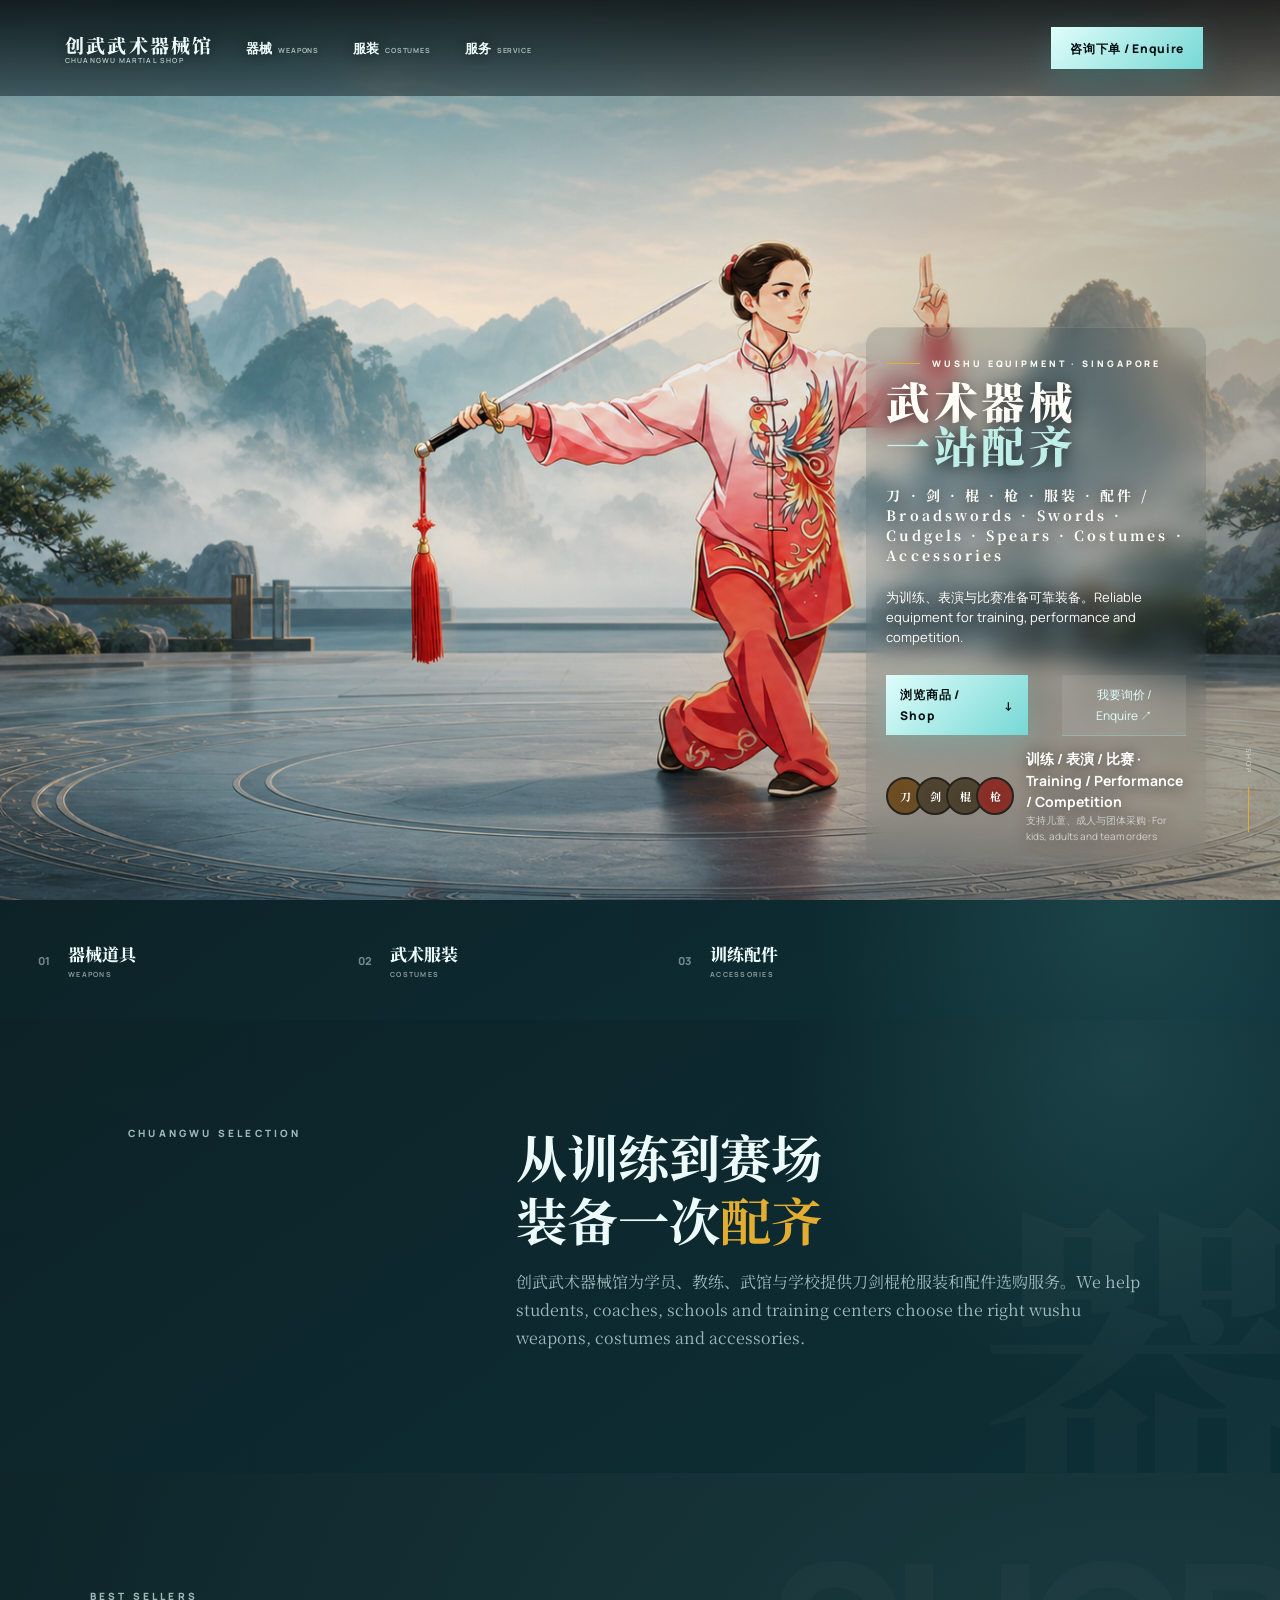
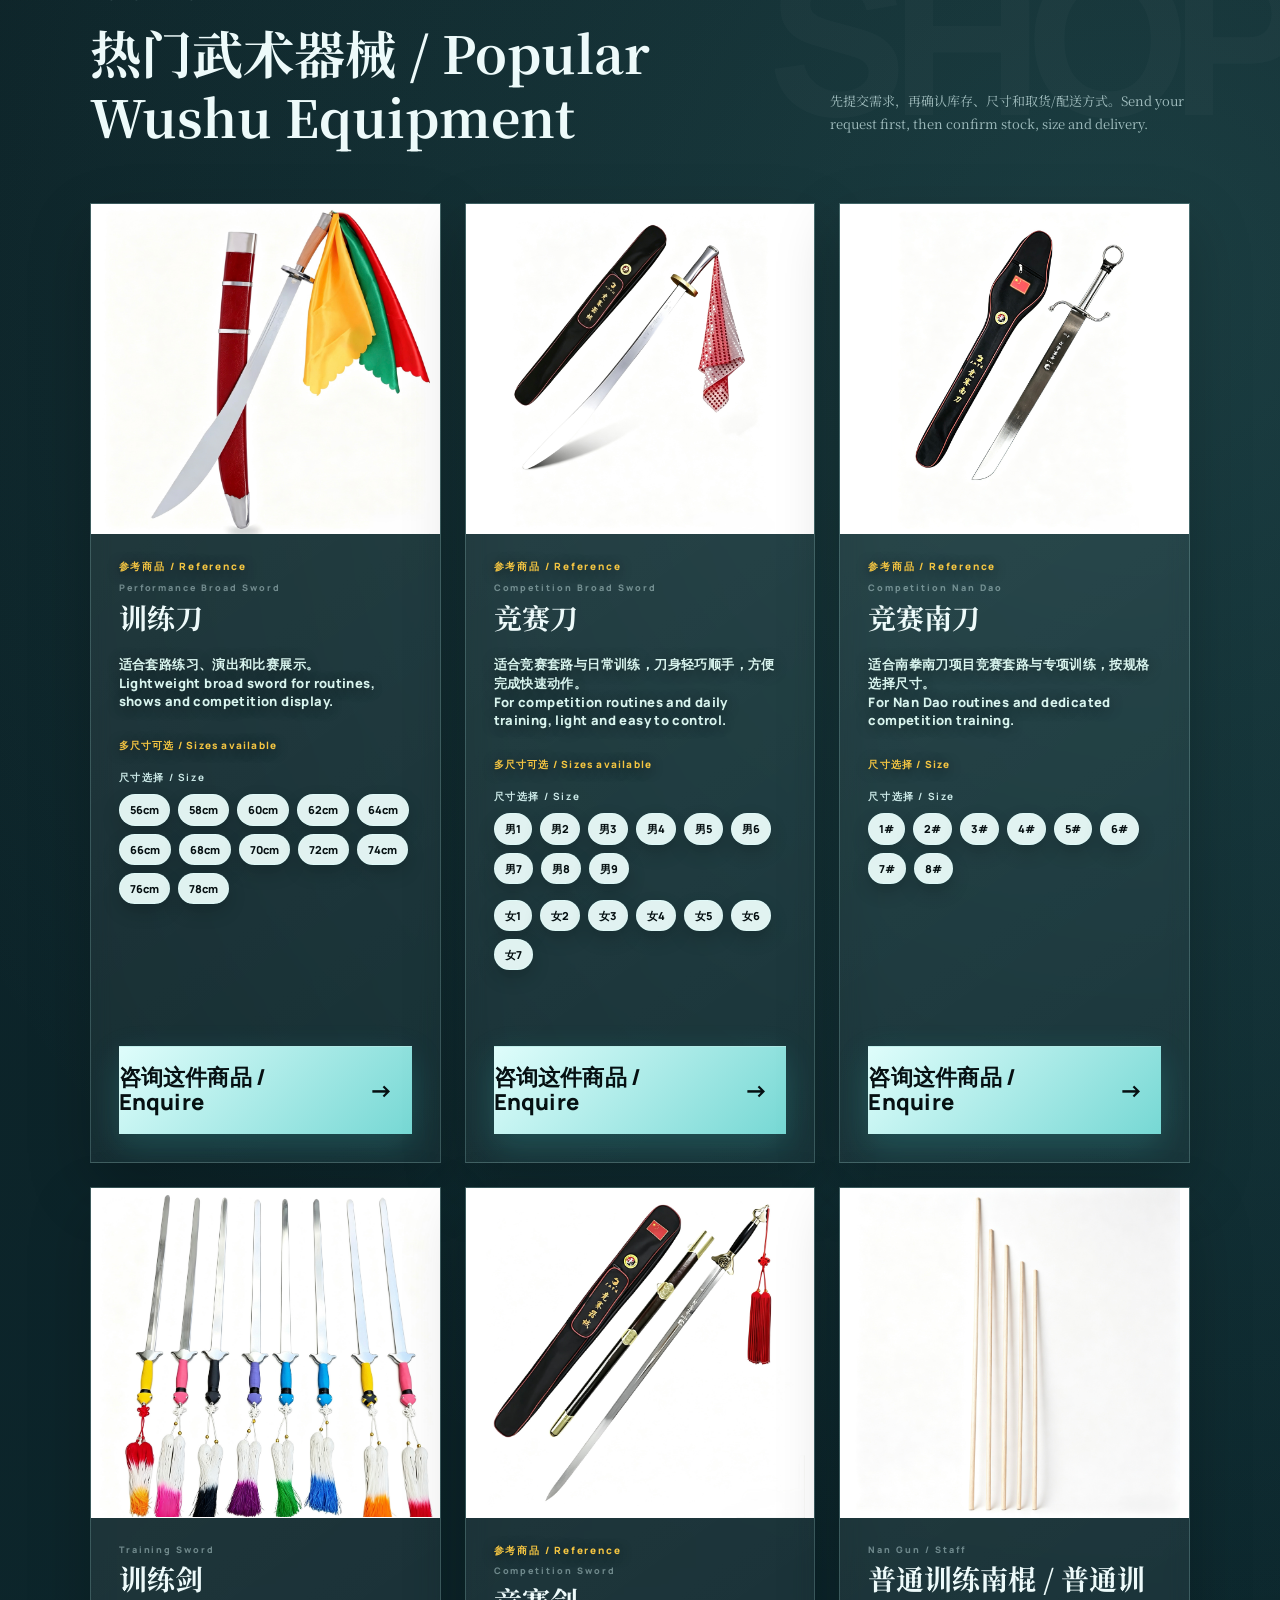
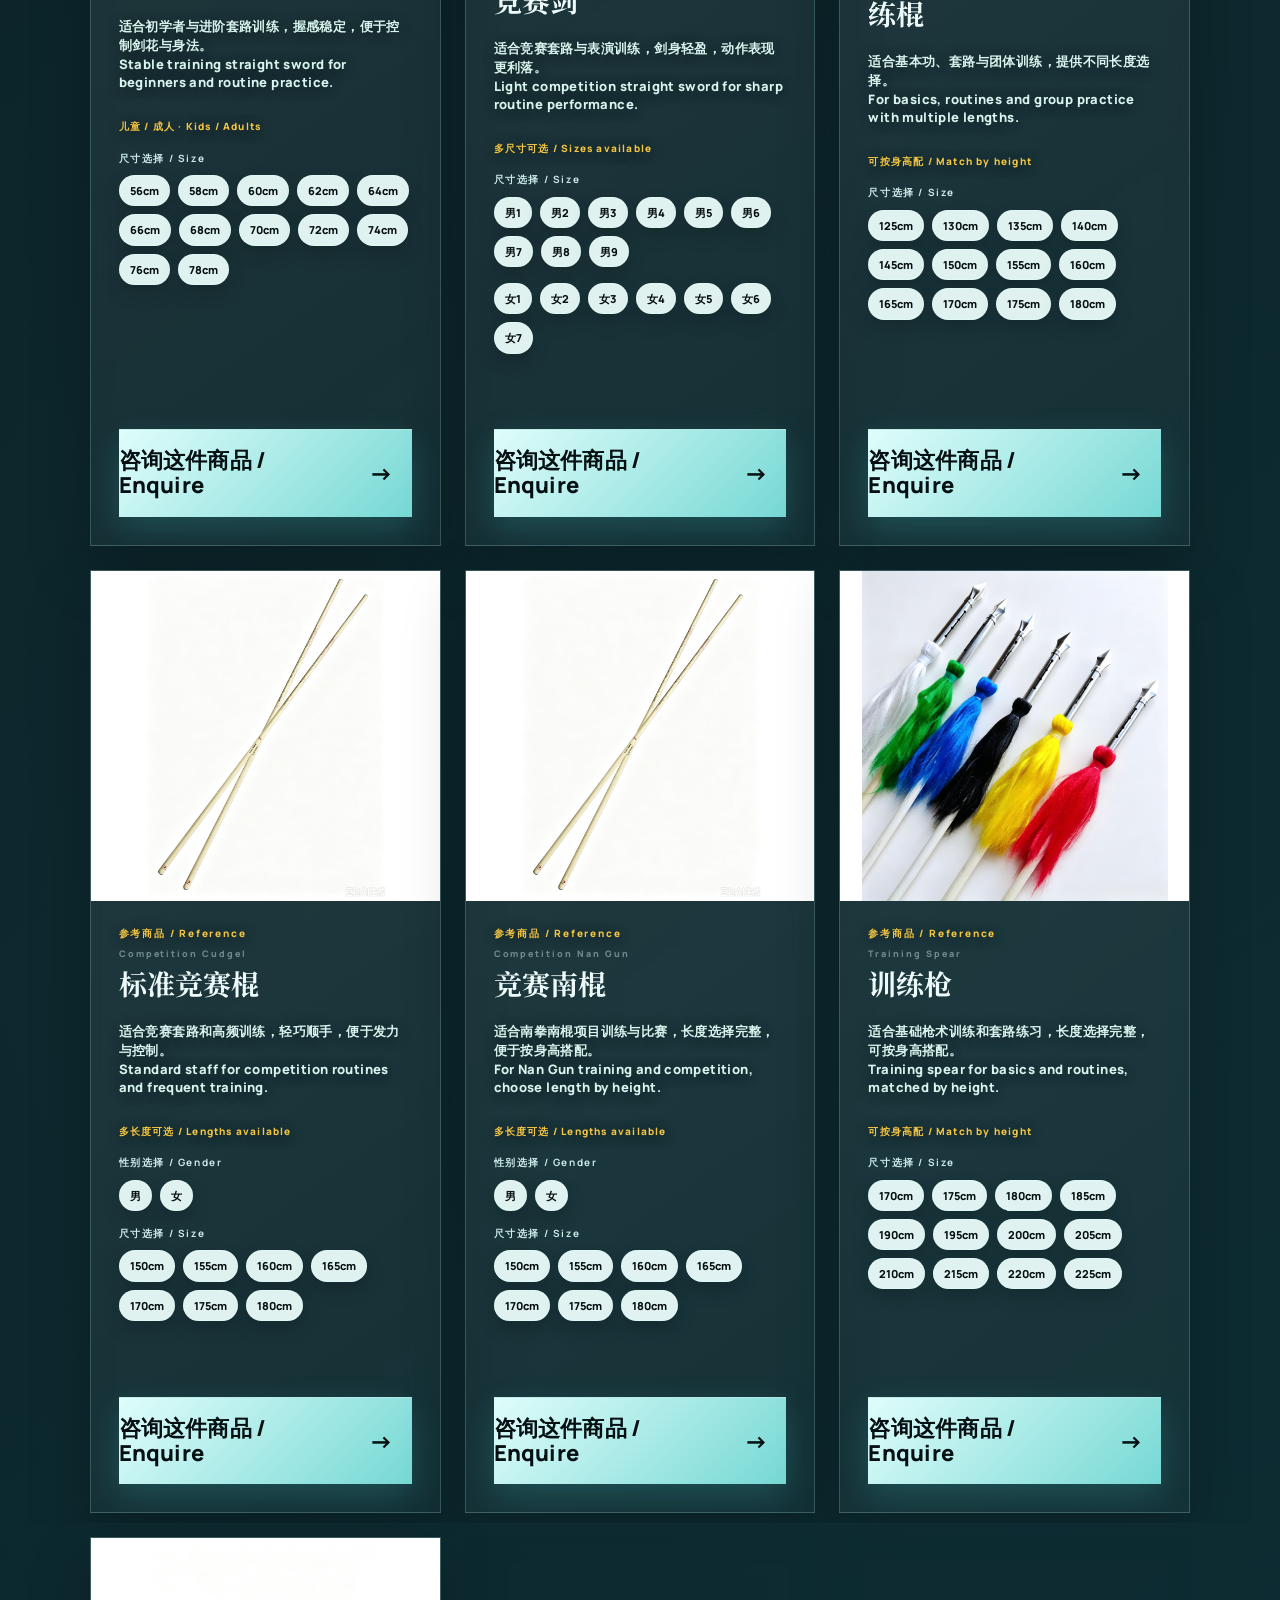
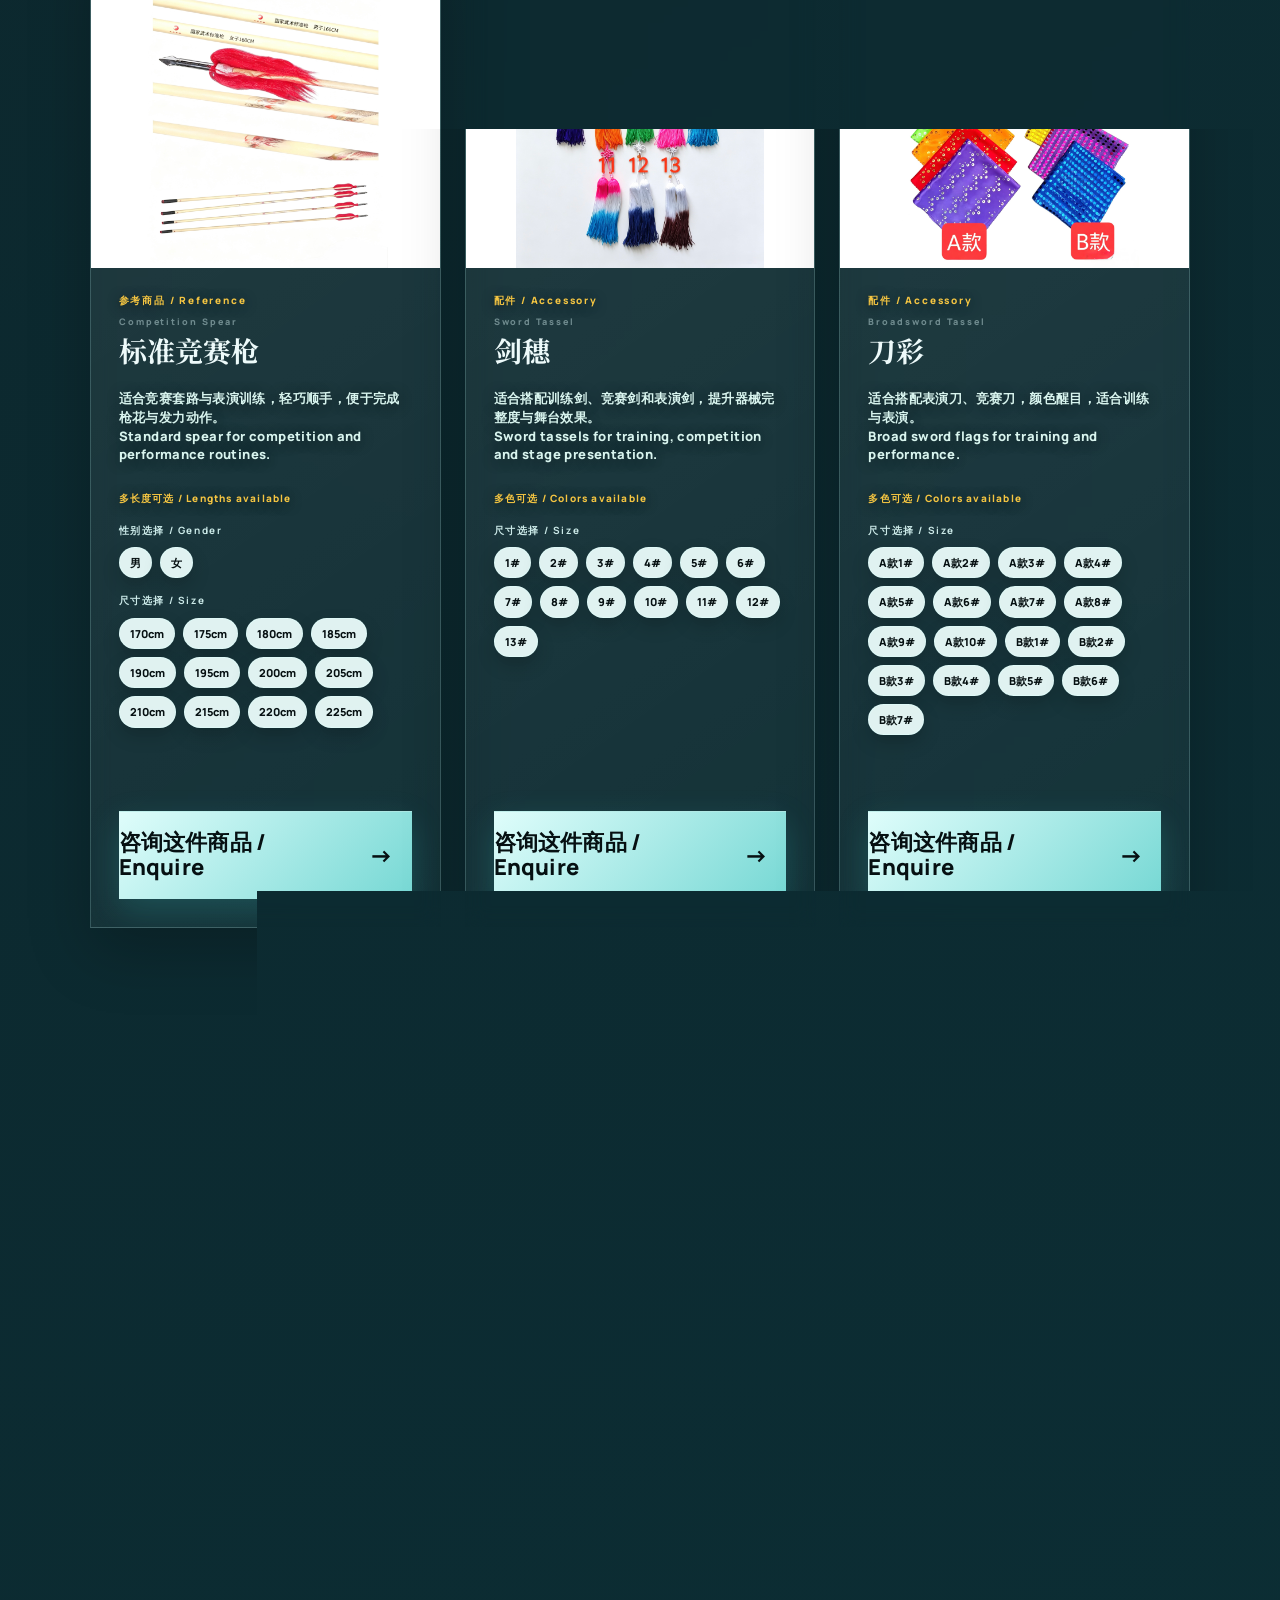
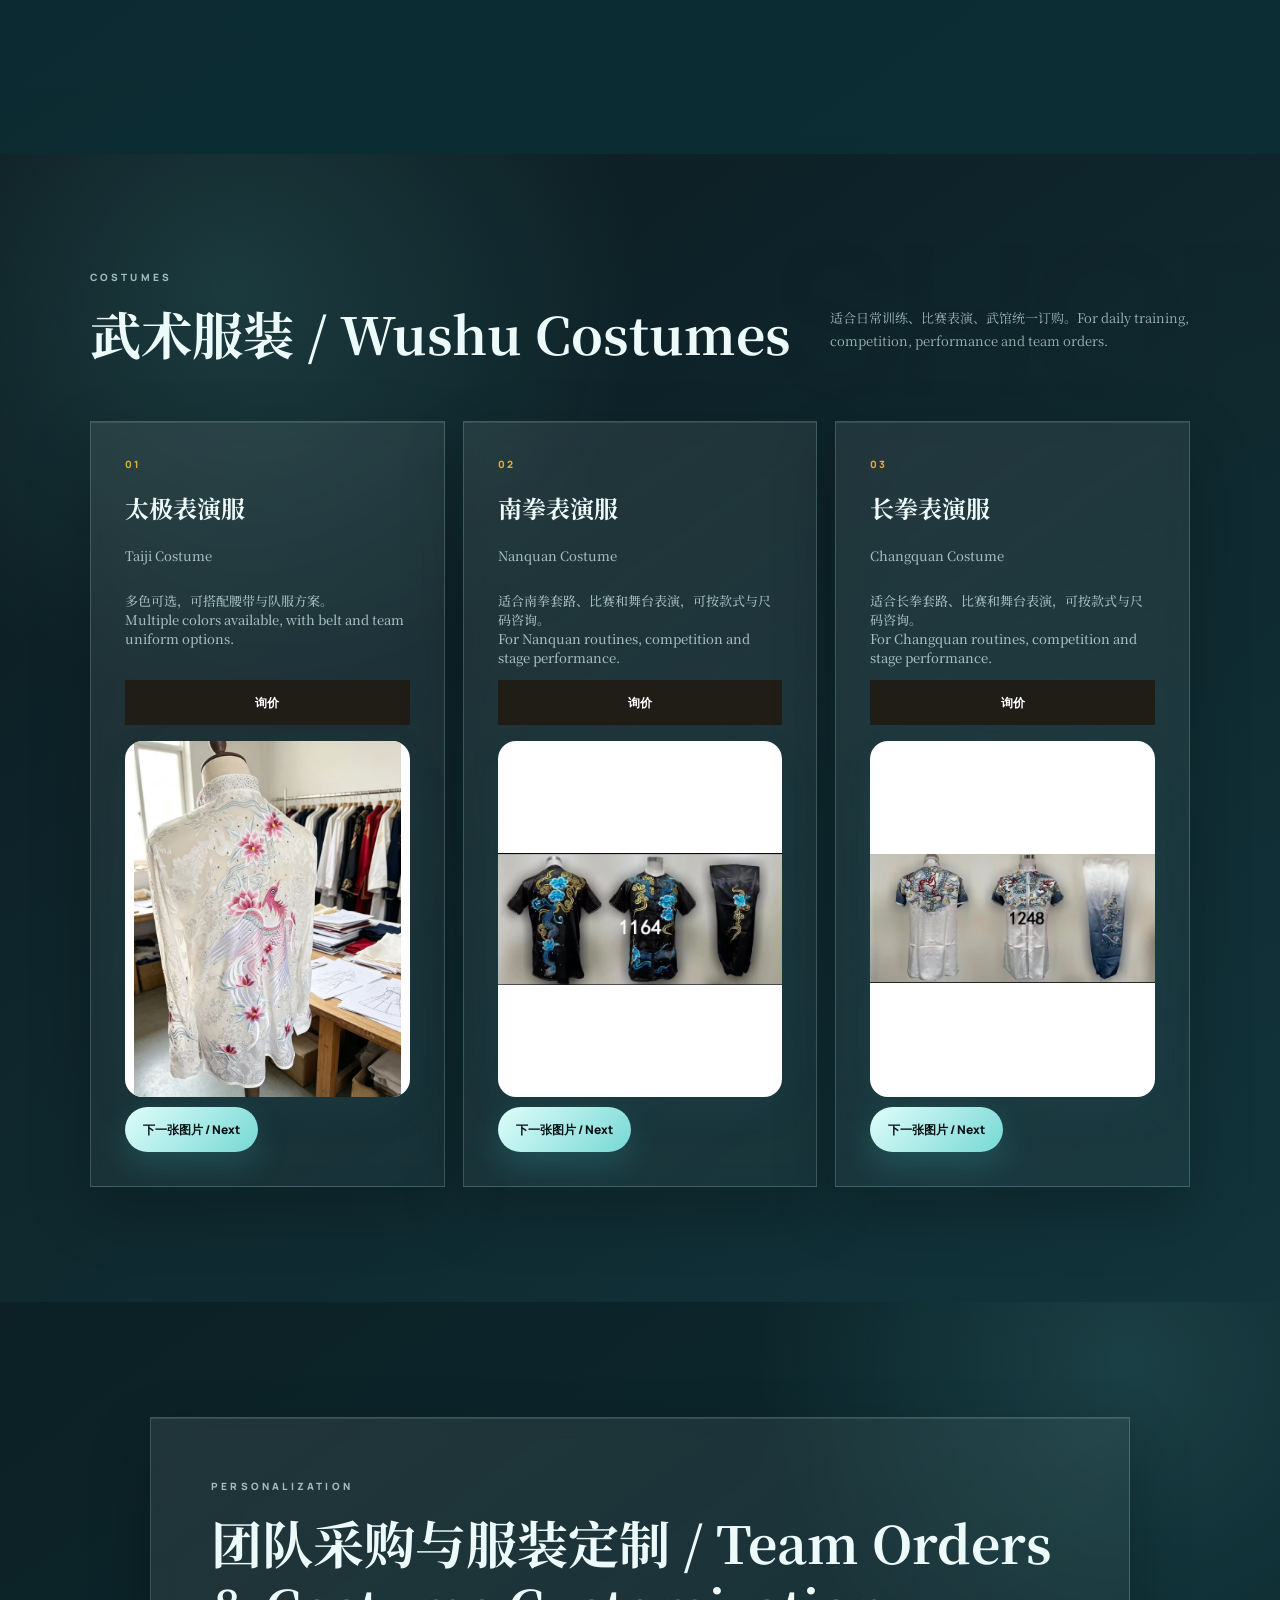
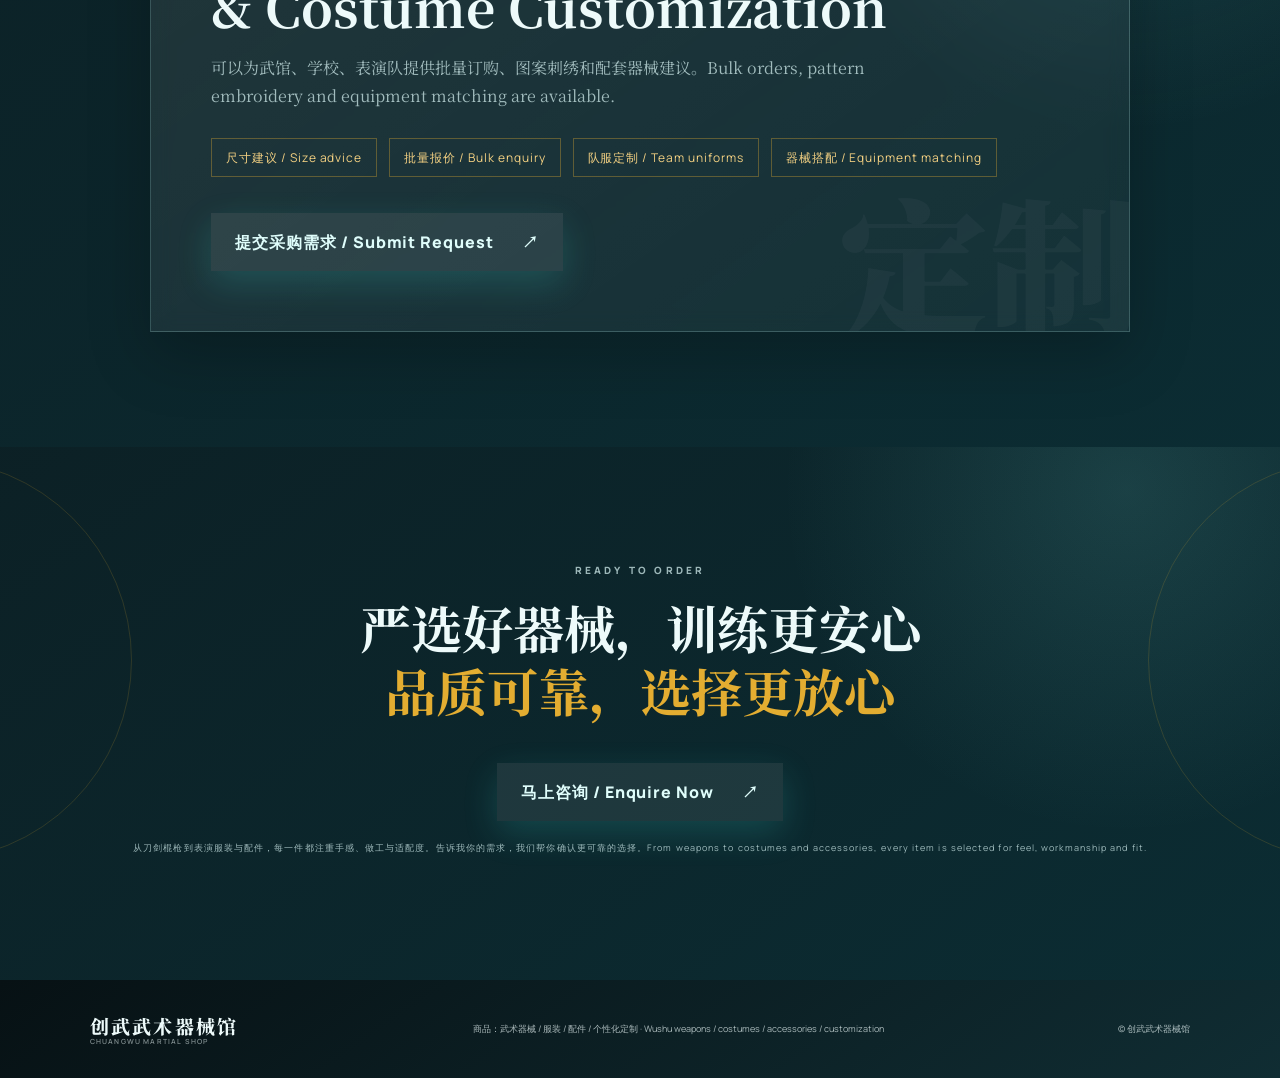
==== commit 1f9a8809: "Add files via upload" ====
--- a/index.html
+++ b/index.html
@@ -6,10 +6,15 @@
   <meta name="theme-color" content="#201d17">
   <title>创武武术器械馆 | Wushu Equipment & Costume Shop</title>
   <meta name="description" content="创武武术器械馆提供武术器械、表演服装与配件咨询。Chuangwu Martial Shop offers wushu weapons, performance costumes and training accessories.">
+  <link rel="canonical" href="https://chuangwusports.com/">
+  <meta property="og:title" content="创武武术器械馆 | Chuangwu Martial Shop">
+  <meta property="og:description" content="新加坡武术器械、武术服装与训练配件咨询。Wushu weapons, costumes and accessories in Singapore.">
+  <meta property="og:url" content="https://chuangwusports.com/">
+  <meta property="og:type" content="website">
   <link rel="preconnect" href="https://fonts.googleapis.com">
   <link rel="preconnect" href="https://fonts.gstatic.com" crossorigin>
   <link href="https://fonts.googleapis.com/css2?family=Noto+Serif+SC:wght@500;600;700;900&family=Manrope:wght@400;500;600;700;800&display=swap" rel="stylesheet">
-  <link rel="stylesheet" href="styles.css?v=20260827-label-title-align">
+  <link rel="stylesheet" href="styles.css?v=20260828-enquire-font-final">
   <style>
     .hero-shop {
       position: relative;
@@ -220,6 +225,10 @@
       margin: 14px 28px 0;
     }
 
+    .size-options {
+      margin-bottom: 2cm !important;
+    }
+
     .size-options strong,
     .gender-options strong {
       width: 100%;
@@ -449,6 +458,28 @@
       color: #061012 !important;
       border-color: rgba(191, 238, 233, .72) !important;
       box-shadow: 0 12px 34px rgba(60, 222, 217, .18);
+    }
+
+    .product-card .card-link {
+      margin-top: auto !important;
+      justify-content: flex-start !important;
+      align-items: center !important;
+      position: relative;
+      font-family: var(--sans) !important;
+      font-size: 22px !important;
+      font-weight: 950 !important;
+      line-height: 1.15 !important;
+      text-align: left !important;
+      letter-spacing: .01em !important;
+      min-height: 64px !important;
+      padding: 18px 56px 18px 0 !important;
+    }
+
+    .product-card .card-link span {
+      position: absolute;
+      right: 18px;
+      font-size: 24px !important;
+      line-height: 1 !important;
     }
 
     .button-light,
@@ -726,7 +757,7 @@
     </div>
   </div>
 
-  <script src="content-new.js?v=20260826-desc-break"></script>
+  <script src="content-new.js?v=20260828-enquire-font-final"></script>
   <script src="script.js?v=20260826-desc-break"></script>
   <script>
     function renderProductCardsIfNeeded() {
@@ -766,7 +797,7 @@
       const productImages = document.querySelectorAll(".product-card .product-art");
       const imagePaths = [
         "assets/xunliandao.jpg",
-        "assets/jingsaidao.jpg",
+        "assets/jingsaidao-new.jpg",
         "assets/jingsai-nandao.jpg",
         "assets/xublianjian.jpg",
         "assets/jingsaijian-new.jpg",
--- a/styles.css
+++ b/styles.css
@@ -6,7 +6,7 @@
 .weapon-showcase{height:min(66vh,620px);min-height:460px;position:relative;z-index:1;border:1px solid rgba(227,173,49,.22);background:linear-gradient(145deg,rgba(255,255,255,.08),rgba(255,255,255,.02));box-shadow:0 30px 80px rgba(0,0,0,.32);overflow:hidden}.weapon-showcase:before{content:"";position:absolute;inset:30px;border:1px solid rgba(227,173,49,.16)}.weapon-card{position:absolute;left:36px;bottom:34px;z-index:3;background:var(--gold);color:#1f1b13;padding:28px 30px;width:min(310px,calc(100% - 72px));box-shadow:0 18px 45px rgba(0,0,0,.3)}.weapon-card span,.product-en{font-size:9px;letter-spacing:.22em;font-weight:800;opacity:.62}.weapon-card h2{font-size:42px}.weapon-card p{margin:4px 0 0;font-weight:800}.blade{position:absolute;background:linear-gradient(90deg,#f2f2ed,#a79d87 58%,#f7efe0);box-shadow:0 16px 38px rgba(0,0,0,.35);transform-origin:center}.blade:before{content:"";position:absolute;width:42px;height:17px;background:#1f1b15;border:4px solid var(--gold);left:-28px;top:50%;transform:translateY(-50%);border-radius:30px}.blade:after{content:"";position:absolute;right:-22px;top:50%;transform:translateY(-50%);width:0;height:0;border-top:12px solid transparent;border-bottom:12px solid transparent;border-left:24px solid #f1eee4}.blade-one{width:480px;height:24px;right:-54px;top:130px;transform:rotate(-23deg)}.blade-two{width:420px;height:18px;right:20px;top:280px;transform:rotate(19deg);opacity:.9}.blade-three{width:355px;height:16px;right:120px;bottom:115px;transform:rotate(-36deg);opacity:.75}
 .shop-categories{display:grid;grid-template-columns:repeat(4,1fr);background:var(--gold);color:#222}.shop-categories a{min-height:120px;padding:30px clamp(18px,3vw,38px);border-right:1px solid rgba(32,32,30,.2);display:flex;align-items:center;gap:18px;text-decoration:none}.shop-categories a:last-child{border:0}.shop-categories strong{font:800 11px var(--sans);opacity:.45}.shop-categories span{font:800 17px var(--serif)}.shop-categories small{display:block;font:700 7px var(--sans);letter-spacing:.18em;margin-top:4px;opacity:.55}
 .philosophy{background:#2b211f;color:var(--white);padding:105px clamp(24px,10vw,160px);display:grid;grid-template-columns:1fr 2fr;gap:70px;position:relative;overflow:hidden}.philosophy:after{content:"器";position:absolute;right:-30px;bottom:-105px;font:900 330px var(--serif);color:rgba(255,255,255,.025)}.section-kicker{color:var(--gold);margin:0 0 16px}.philosophy h2,.section-heading h2,.service h2,.cta h2,.dialog-intro h2,.success-state h2{font-size:clamp(32px,4vw,55px)}.philosophy p:last-child{color:#c6bda8;max-width:720px;font-family:var(--serif)}
-.section{padding:115px clamp(24px,7vw,112px)}.section-heading{display:flex;justify-content:space-between;align-items:flex-end;margin-bottom:55px}.section-heading>p{max-width:360px;color:#81796a;font-family:var(--serif);font-size:13px}.products{background:#272522;color:#fff;position:relative;overflow:hidden}.products:before{content:"SHOP";position:absolute;right:-10px;top:18px;font:900 210px var(--sans);color:rgba(255,255,255,.025);letter-spacing:-.08em}.products .section-heading>p{color:#aaa28f}.product-grid{display:grid;grid-template-columns:repeat(3,1fr);gap:24px}.product-card{background:#e5ad2e;color:#201f1b;min-height:590px;display:flex;flex-direction:column;position:relative;overflow:hidden;box-shadow:0 16px 42px rgba(0,0,0,.2);transition:.3s}.product-card:hover{transform:translateY(-8px);box-shadow:0 24px 64px rgba(0,0,0,.35)}.product-card.featured{background:#f0bf49}.product-art{height:285px;position:relative;background:linear-gradient(135deg,#211e18,#4b3520)}.product-art:after{content:"";position:absolute;inset:0;background:radial-gradient(circle at 50% 60%,rgba(227,173,49,.25),transparent 34%)}.art-broadsword:before,.art-straightsword:before,.art-staff:before{content:"";position:absolute;left:50%;top:50%;transform:translate(-50%,-50%) rotate(-26deg);height:22px;width:82%;background:linear-gradient(90deg,#2a2117 0 9%,var(--gold) 9% 16%,#f4f1e8 16% 92%,transparent 92%);border-radius:20px;z-index:2}.art-broadsword:before{height:30px;clip-path:polygon(0 32%,10% 32%,14% 0,90% 0,100% 50%,90% 100%,14% 100%,10% 68%,0 68%)}.art-straightsword:before{height:18px;clip-path:polygon(0 35%,11% 35%,14% 0,92% 0,100% 50%,92% 100%,14% 100%,11% 65%,0 65%)}.art-staff:before{height:18px;background:linear-gradient(90deg,#704315,#d99231,#6a3e14);border-radius:12px}.tag{font-size:10px!important;color:#f4c542!important;letter-spacing:.18em;margin:24px 28px 0!important;font-weight:950!important;background:transparent!important;border:0!important;border-radius:0!important;padding:0!important;opacity:1!important;box-shadow:none!important;text-shadow:0 2px 12px rgba(0,0,0,.58)!important}.product-en,.product-card h3,.product-card>p:not(.tag,.product-en),.price-row,.product-card .card-link{margin-left:28px;margin-right:28px}.product-en{color:rgba(32,31,27,.6);margin-top:24px;margin-bottom:0}.tag+.product-en{margin-top:4px}.product-card h3{font-size:28px;margin-top:4px;margin-bottom:8px}.product-card>p:not(.tag,.product-en){color:#4a3b18;font:500 13px var(--serif)}.price-row{margin-top:14px!important;margin-left:28px!important;margin-right:28px!important;padding-left:0!important;padding-right:0!important;display:block!important;text-align:left!important;gap:18px}.price-row strong{font-size:20px}.price-row span{display:block!important;margin-left:0!important;font-size:10px!important;letter-spacing:.12em!important;color:#f4c542!important;font-weight:950!important;background:transparent!important;border:0!important;border-radius:0!important;padding:0!important;opacity:1!important;box-shadow:none!important;text-shadow:0 2px 12px rgba(0,0,0,.58)!important}.card-link{margin-top:auto;margin-bottom:28px;background:none;border:0;border-top:1px solid rgba(32,31,27,.45);padding:16px 0 0;text-align:left;display:flex;justify-content:space-between;font-size:12px;font-weight:800}
+.section{padding:115px clamp(24px,7vw,112px)}.section-heading{display:flex;justify-content:space-between;align-items:flex-end;margin-bottom:55px}.section-heading>p{max-width:360px;color:#81796a;font-family:var(--serif);font-size:13px}.products{background:#272522;color:#fff;position:relative;overflow:hidden}.products:before{content:"SHOP";position:absolute;right:-10px;top:18px;font:900 210px var(--sans);color:rgba(255,255,255,.025);letter-spacing:-.08em}.products .section-heading>p{color:#aaa28f}.product-grid{display:grid;grid-template-columns:repeat(3,1fr);gap:24px}.product-card{background:#e5ad2e;color:#201f1b;min-height:590px;display:flex;flex-direction:column;position:relative;overflow:hidden;box-shadow:0 16px 42px rgba(0,0,0,.2);transition:.3s}.product-card:hover{transform:translateY(-8px);box-shadow:0 24px 64px rgba(0,0,0,.35)}.product-card.featured{background:#f0bf49}.product-art{height:285px;position:relative;background:linear-gradient(135deg,#211e18,#4b3520)}.product-art:after{content:"";position:absolute;inset:0;background:radial-gradient(circle at 50% 60%,rgba(227,173,49,.25),transparent 34%)}.art-broadsword:before,.art-straightsword:before,.art-staff:before{content:"";position:absolute;left:50%;top:50%;transform:translate(-50%,-50%) rotate(-26deg);height:22px;width:82%;background:linear-gradient(90deg,#2a2117 0 9%,var(--gold) 9% 16%,#f4f1e8 16% 92%,transparent 92%);border-radius:20px;z-index:2}.art-broadsword:before{height:30px;clip-path:polygon(0 32%,10% 32%,14% 0,90% 0,100% 50%,90% 100%,14% 100%,10% 68%,0 68%)}.art-straightsword:before{height:18px;clip-path:polygon(0 35%,11% 35%,14% 0,92% 0,100% 50%,92% 100%,14% 100%,11% 65%,0 65%)}.art-staff:before{height:18px;background:linear-gradient(90deg,#704315,#d99231,#6a3e14);border-radius:12px}.tag{font-size:10px!important;color:#f4c542!important;letter-spacing:.18em;margin:24px 28px 0!important;font-weight:950!important;background:transparent!important;border:0!important;border-radius:0!important;padding:0!important;opacity:1!important;box-shadow:none!important;text-shadow:0 2px 12px rgba(0,0,0,.58)!important}.product-en,.product-card h3,.product-card>p:not(.tag,.product-en),.price-row,.product-card .card-link{margin-left:28px;margin-right:28px}.product-en{color:rgba(32,31,27,.6);margin-top:24px;margin-bottom:0}.tag+.product-en{margin-top:4px}.product-card h3{font-size:28px;margin-top:4px;margin-bottom:8px}.product-card>p:not(.tag,.product-en){color:#4a3b18;font:500 13px var(--serif)}.price-row{margin-top:14px!important;margin-left:28px!important;margin-right:28px!important;padding-left:0!important;padding-right:0!important;display:block!important;text-align:left!important;gap:18px}.price-row strong{font-size:20px}.price-row span{display:block!important;margin-left:0!important;font-size:10px!important;letter-spacing:.12em!important;color:#f4c542!important;font-weight:950!important;background:transparent!important;border:0!important;border-radius:0!important;padding:0!important;opacity:1!important;box-shadow:none!important;text-shadow:0 2px 12px rgba(0,0,0,.58)!important}.size-options{margin-bottom:2cm!important}.product-card .card-link{margin-top:auto!important;justify-content:flex-start!important;align-items:center!important;position:relative;font-family:var(--sans)!important;font-size:22px!important;font-weight:950!important;line-height:1.15!important;text-align:left!important;letter-spacing:.01em!important;min-height:64px!important;padding:18px 56px 18px 0!important}.product-card .card-link span{position:absolute;right:18px;font-size:24px!important;line-height:1!important}.card-link{margin-top:auto;margin-bottom:28px;background:none;border:0;border-top:1px solid rgba(32,31,27,.45);padding:16px 0 0;text-align:left;display:flex;justify-content:space-between;font-size:12px;font-weight:800}
 .pale{background:var(--paper);color:var(--ink)}.pale:before{color:rgba(32,29,23,.035)}.catalog-list{display:grid;grid-template-columns:repeat(3,1fr);gap:18px}.catalog-list article{background:#fffaf0;border:1px solid rgba(32,29,23,.1);padding:34px;min-height:270px;display:flex;flex-direction:column}.catalog-list span{font-size:10px;letter-spacing:.2em;color:var(--gold);font-weight:800}.catalog-list h3{font-size:24px;margin:20px 0 10px}.catalog-list p{font:500 13px var(--serif);color:#6f6656}.catalog-list button{margin-top:auto;border:0;background:var(--ink);color:#fff;padding:12px 18px;font-size:12px;font-weight:800}
 .service{background:#1b1a17;color:#fff}.service-card{max-width:980px;margin:auto;background:linear-gradient(135deg,#302a20,#1d1b17);border:1px solid rgba(227,173,49,.2);padding:60px;position:relative;overflow:hidden}.service-card:after{content:"定制";position:absolute;right:-10px;bottom:-38px;font:900 150px var(--serif);color:rgba(255,255,255,.035)}.service-card p:not(.section-kicker){max-width:690px;color:#cec4ad;font-family:var(--serif)}.service-points{display:flex;gap:12px;flex-wrap:wrap;margin:28px 0 36px}.service-points span{border:1px solid rgba(227,173,49,.35);color:#f3d082;padding:8px 14px;font-size:12px;letter-spacing:.08em}
 .cta{background:#2b211f;color:var(--white);text-align:center;position:relative;overflow:hidden}.cta:before,.cta:after{content:"";position:absolute;width:400px;height:400px;border:1px solid rgba(226,172,47,.16);border-radius:50%;top:40%;transform:translateY(-50%)}.cta:before{left:-270px}.cta:after{right:-270px}.cta .button{margin:40px 0 10px}.cta>p:last-child{font-size:9px;color:#a49a82;letter-spacing:.12em}
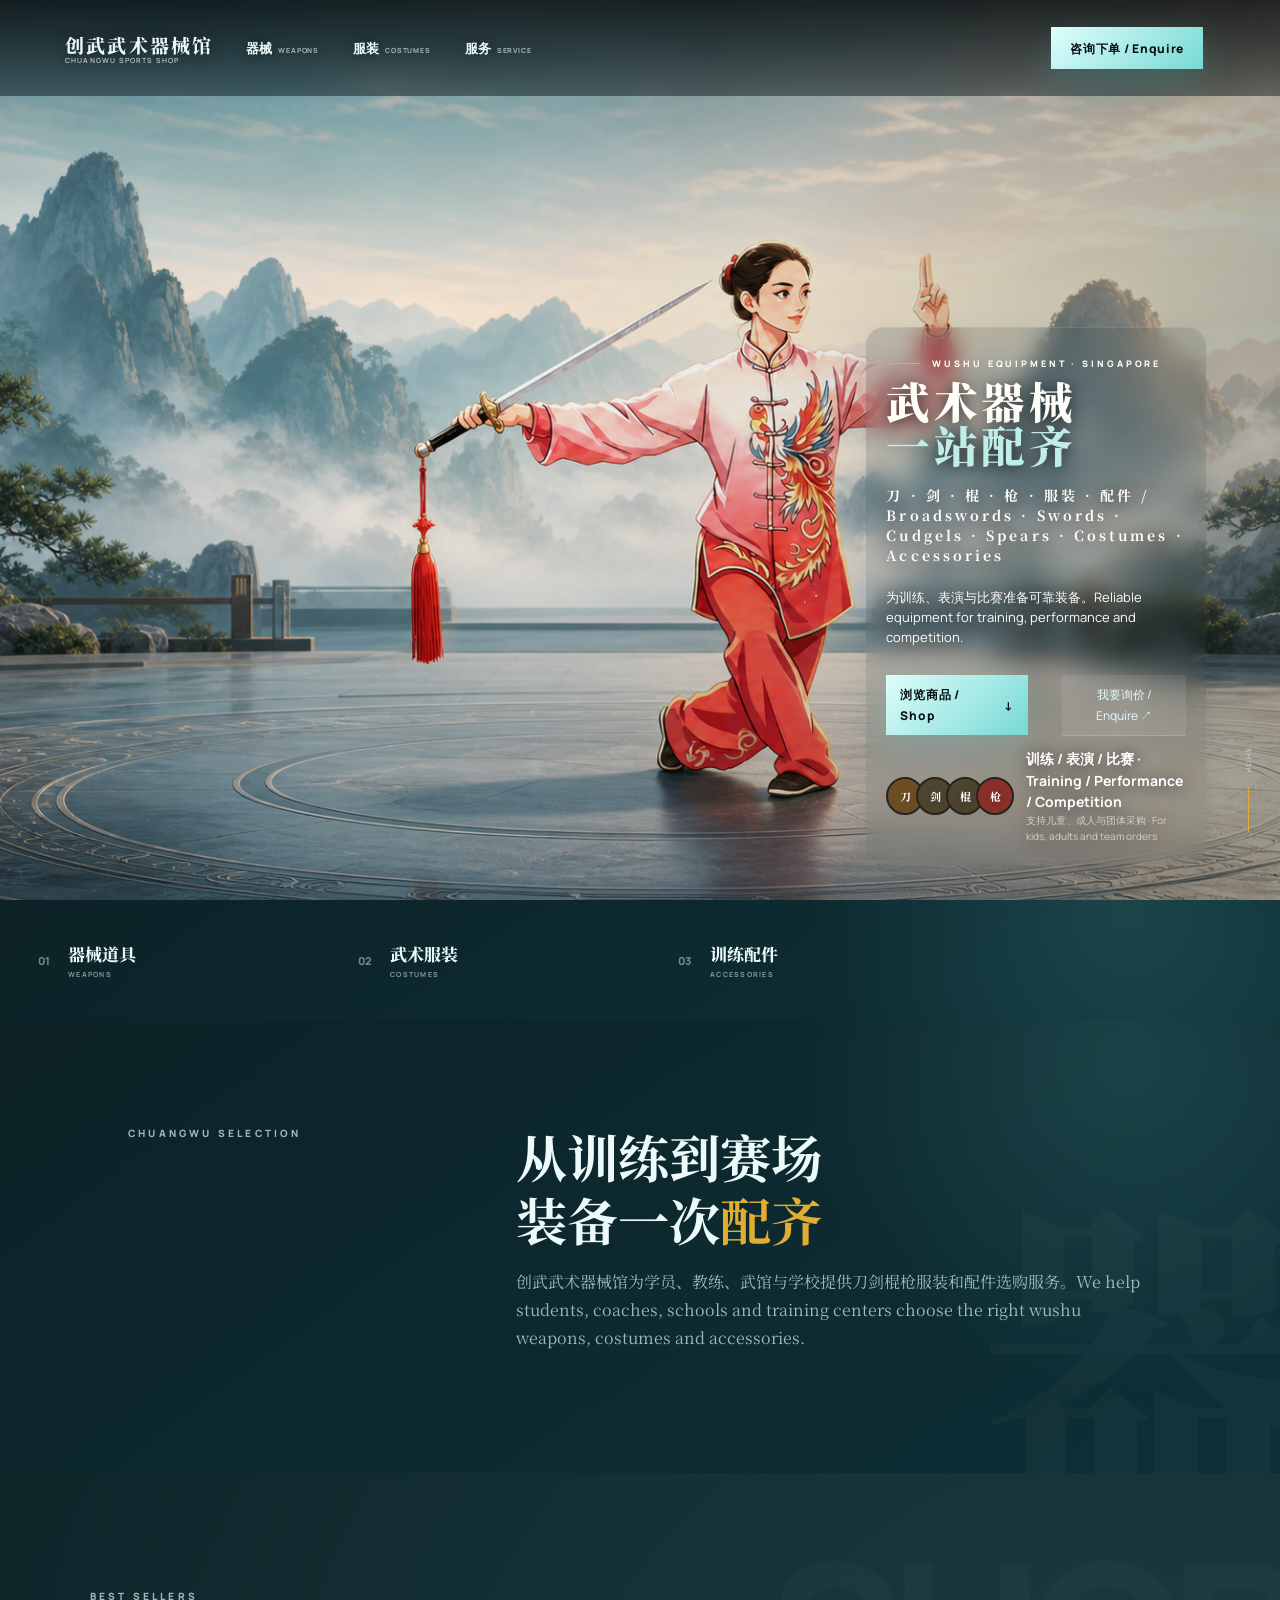
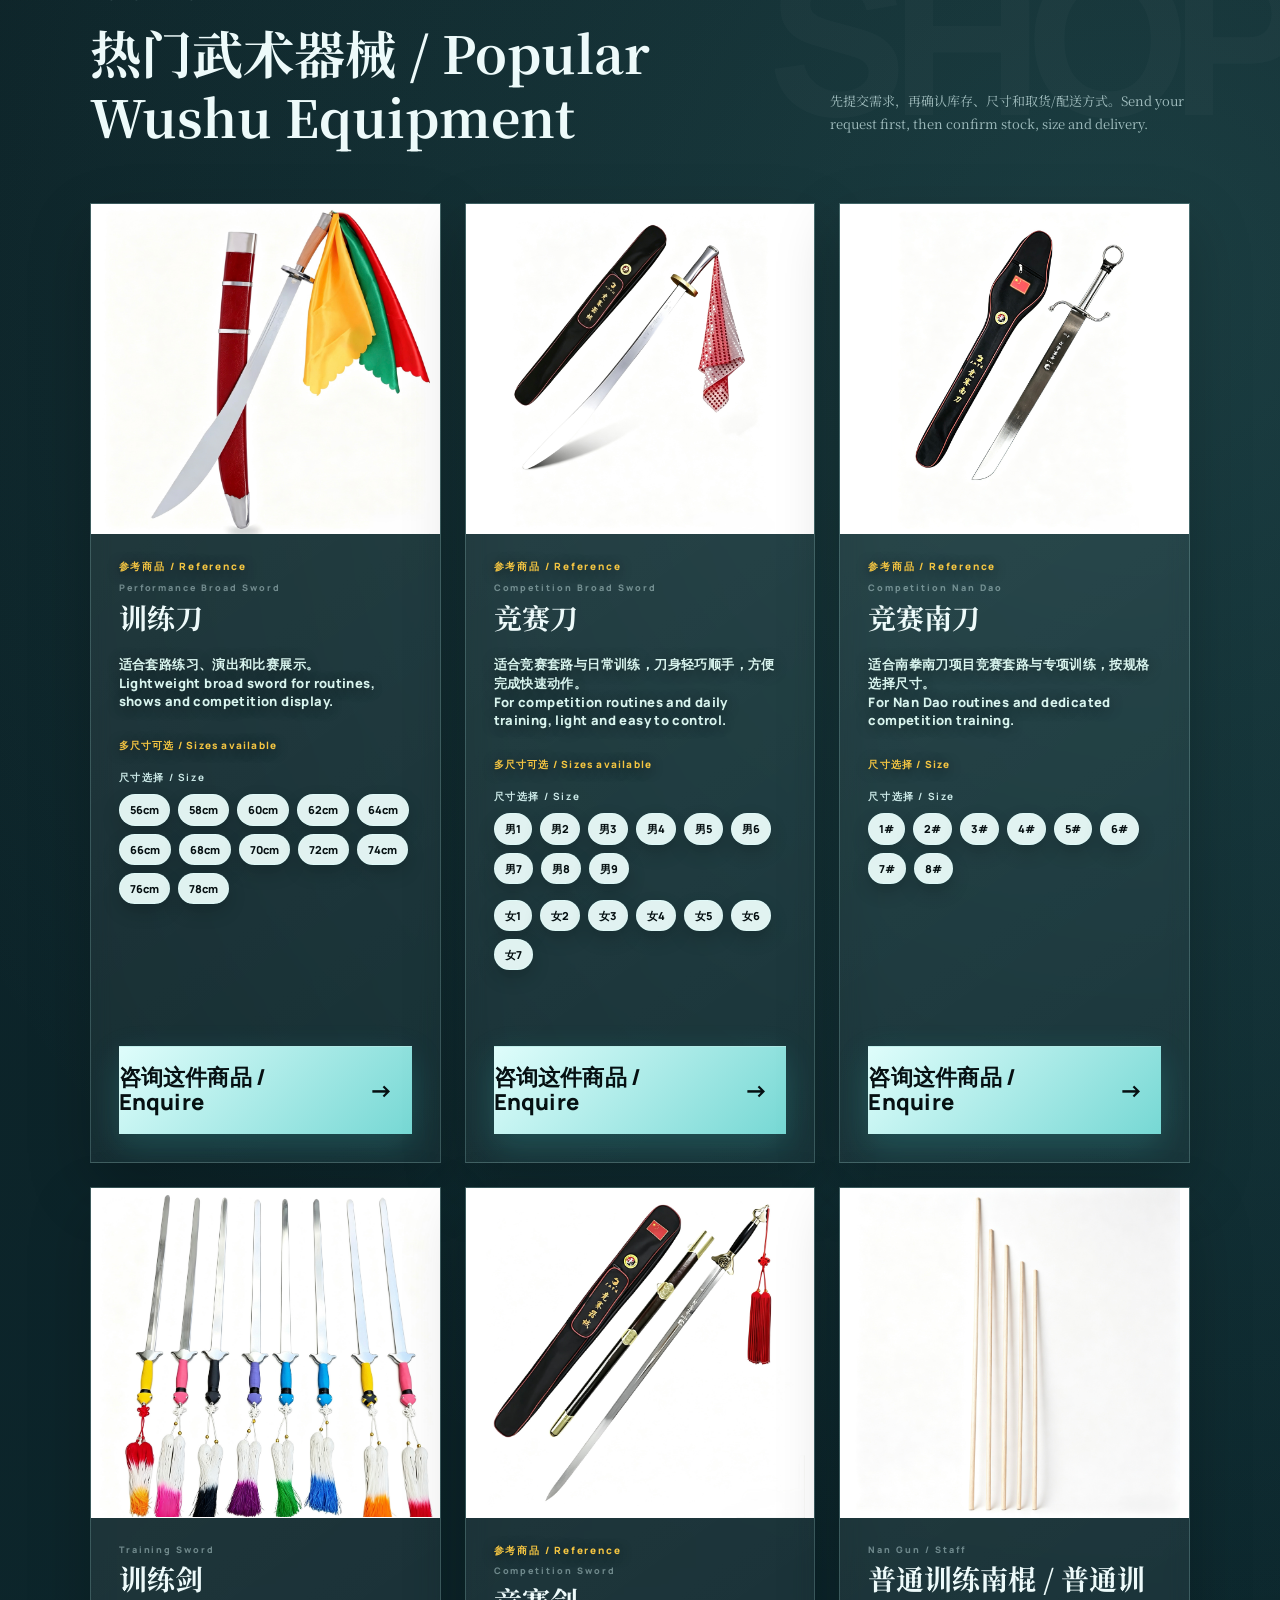
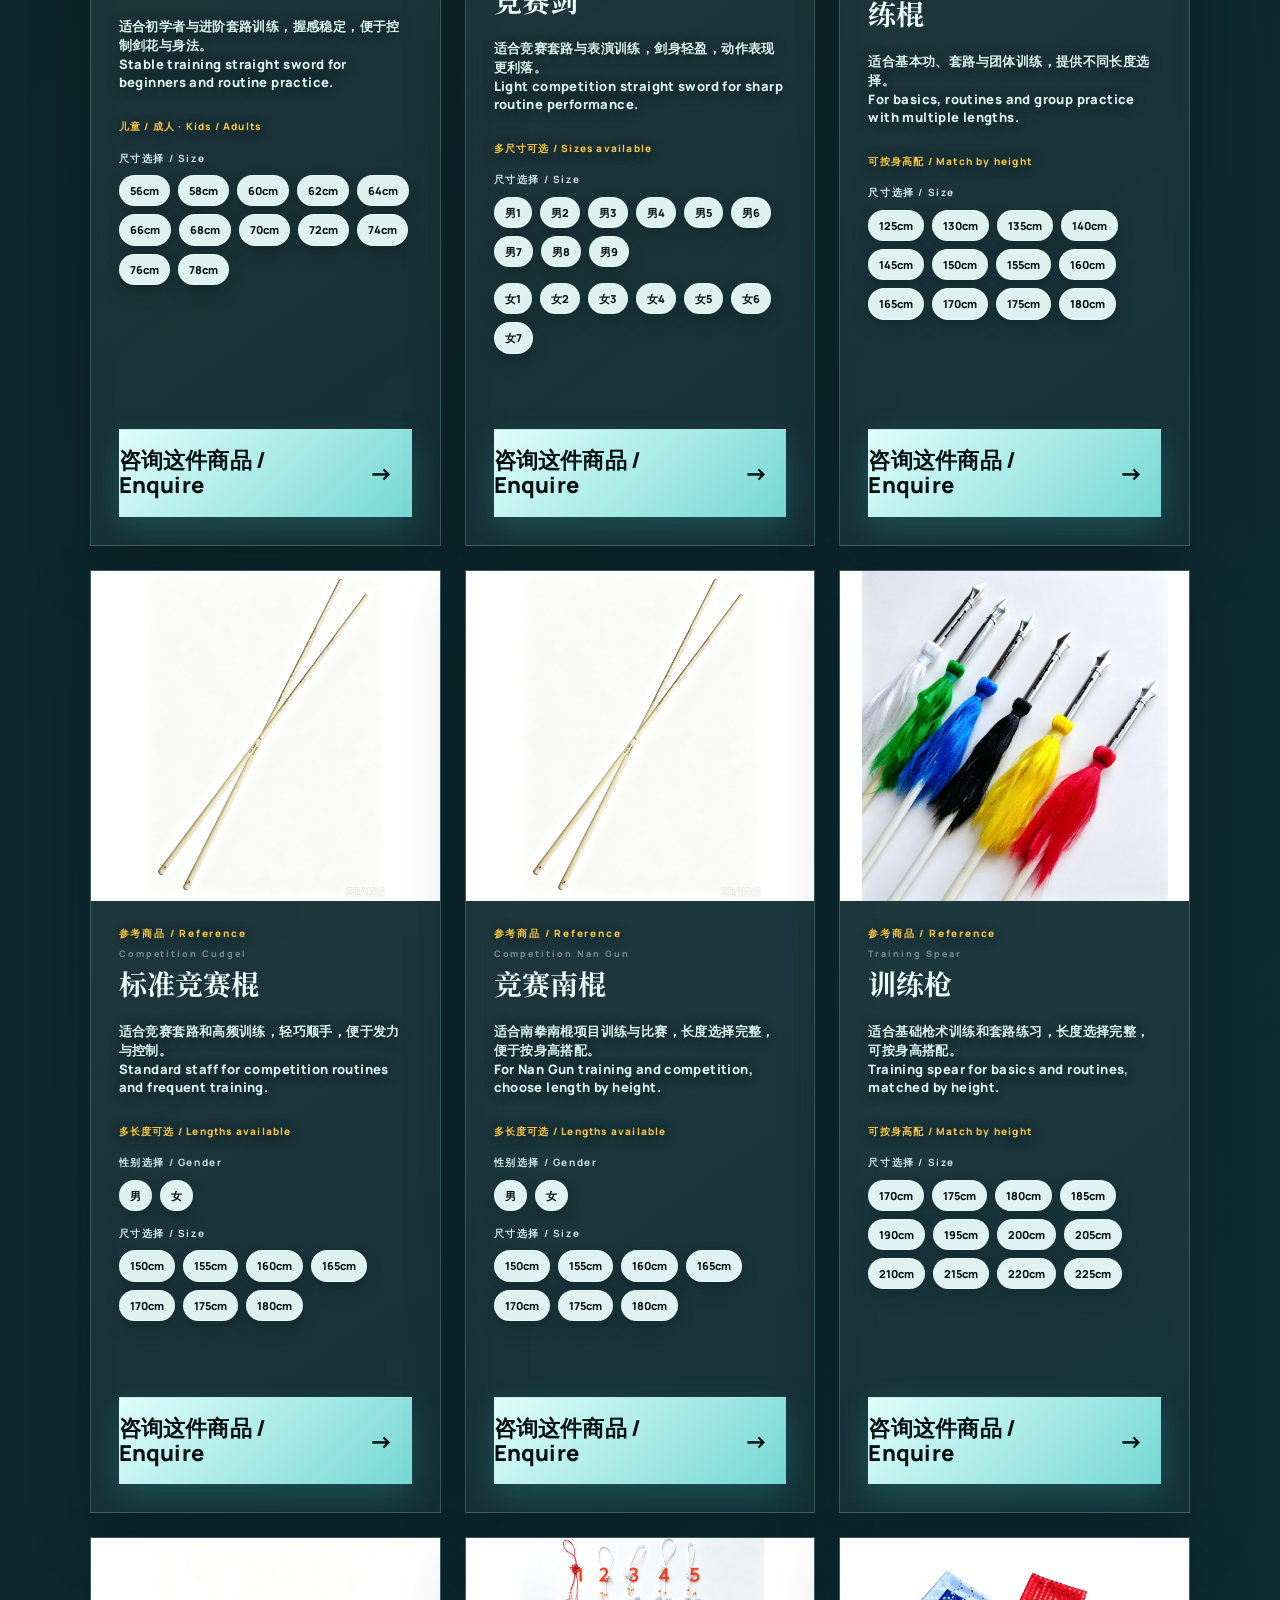
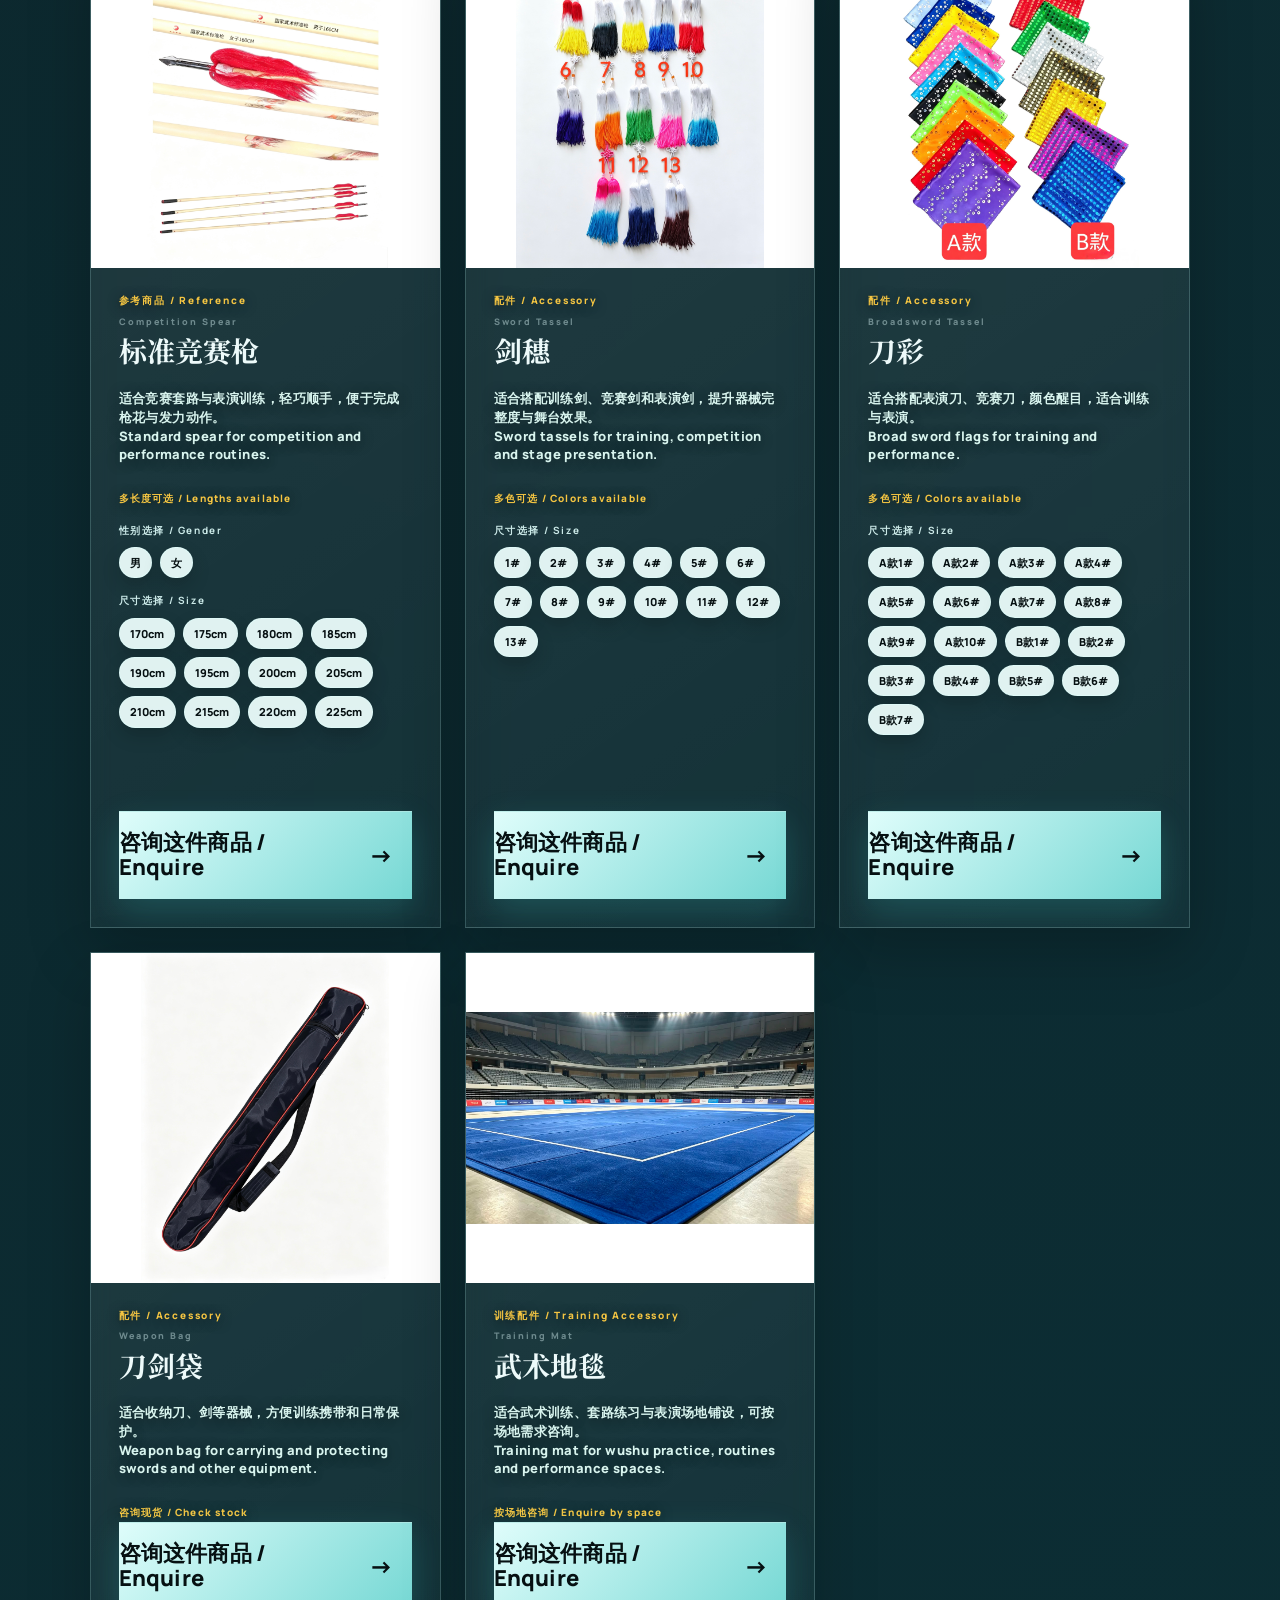
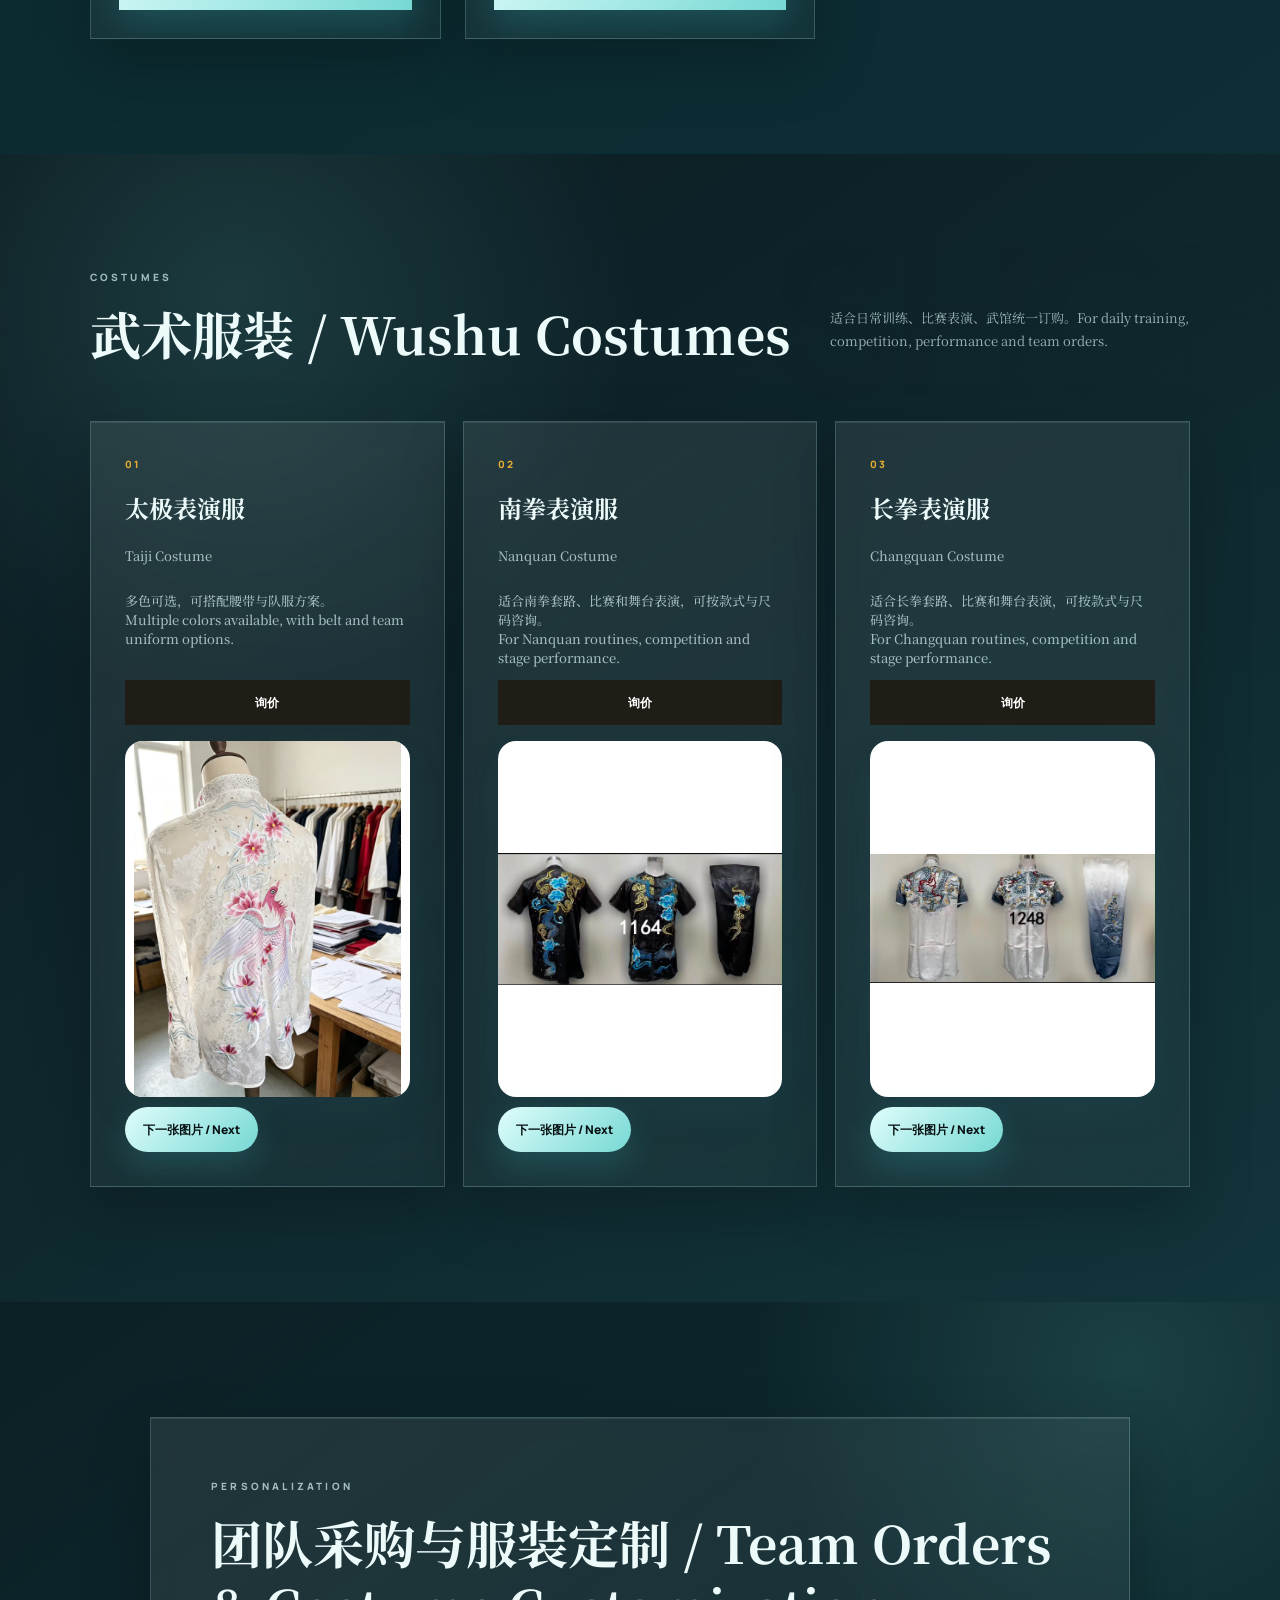
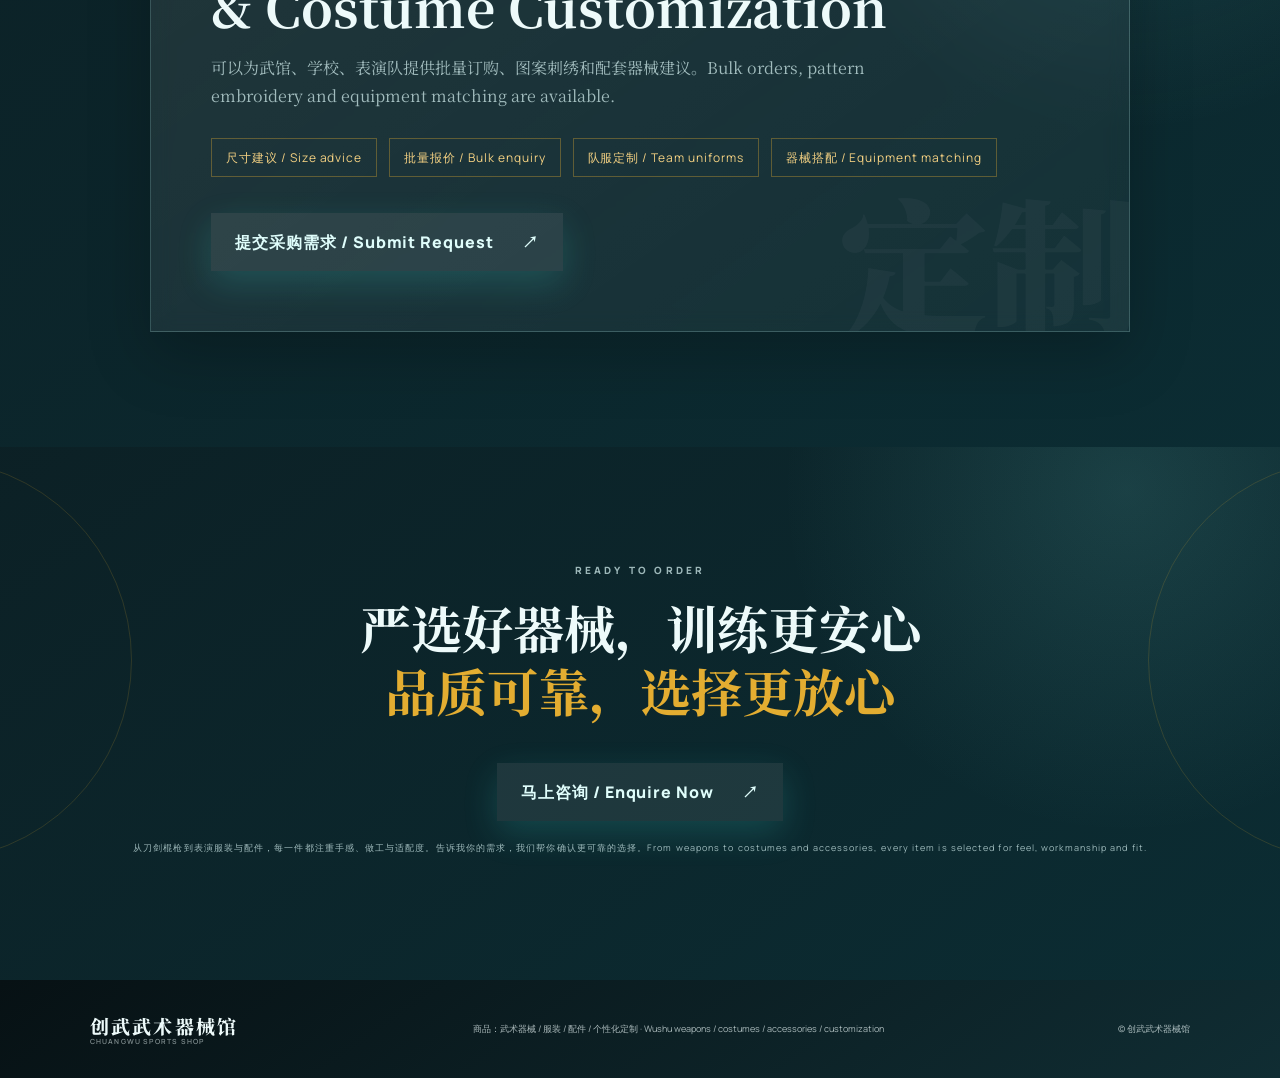
==== commit 48080f37: "Add files via upload" ====
--- a/index.html
+++ b/index.html
@@ -5,9 +5,9 @@
   <meta name="viewport" content="width=device-width, initial-scale=1.0">
   <meta name="theme-color" content="#201d17">
   <title>创武武术器械馆 | Wushu Equipment & Costume Shop</title>
-  <meta name="description" content="创武武术器械馆提供武术器械、表演服装与配件咨询。Chuangwu Martial Shop offers wushu weapons, performance costumes and training accessories.">
+  <meta name="description" content="创武武术器械馆提供武术器械、表演服装与配件咨询。Chuangwu Sports Shop offers wushu weapons, performance costumes and training accessories.">
   <link rel="canonical" href="https://chuangwusports.com/">
-  <meta property="og:title" content="创武武术器械馆 | Chuangwu Martial Shop">
+  <meta property="og:title" content="创武武术器械馆 | Chuangwu Sports Shop">
   <meta property="og:description" content="新加坡武术器械、武术服装与训练配件咨询。Wushu weapons, costumes and accessories in Singapore.">
   <meta property="og:url" content="https://chuangwusports.com/">
   <meta property="og:type" content="website">
@@ -634,7 +634,7 @@
 <body>
   <header class="site-header">
     <a class="brand" href="#top" aria-label="创武武术器械馆首页">
-      <span>创武武术器械馆<small>CHUANGWU MARTIAL SHOP</small></span>
+      <span>创武武术器械馆<small>CHUANGWU SPORTS SHOP</small></span>
     </a>
     <nav aria-label="主导航">
       <a href="#products">器械 <small>WEAPONS</small></a>
@@ -708,7 +708,7 @@
   </main>
 
   <footer>
-    <a class="brand brand-light" href="#top"><span>创武武术器械馆<small>CHUANGWU MARTIAL SHOP</small></span></a>
+    <a class="brand brand-light" href="#top"><span>创武武术器械馆<small>CHUANGWU SPORTS SHOP</small></span></a>
     <p>商品：武术器械 / 服装 / 配件 / 个性化定制 · Wushu weapons / costumes / accessories / customization</p>
     <p>© 创武武术器械馆</p>
   </footer>
@@ -722,7 +722,7 @@
       <blockquote>“先选对器械，再练出手感。” Choose the right equipment, then train with confidence.</blockquote>
     </div>
     <form id="orderForm" action="https://formsubmit.co/zhouyc1115@gmail.com" method="POST">
-      <input type="hidden" name="_subject" value="创武武术器械馆商品咨询 / Chuangwu Martial Shop Enquiry">
+      <input type="hidden" name="_subject" value="创武武术器械馆商品咨询 / Chuangwu Sports Shop Enquiry">
       <input type="hidden" name="_template" value="table">
       <input type="hidden" name="_captcha" value="false">
       <input type="hidden" name="_next" value="http://chuangwusports.com/">
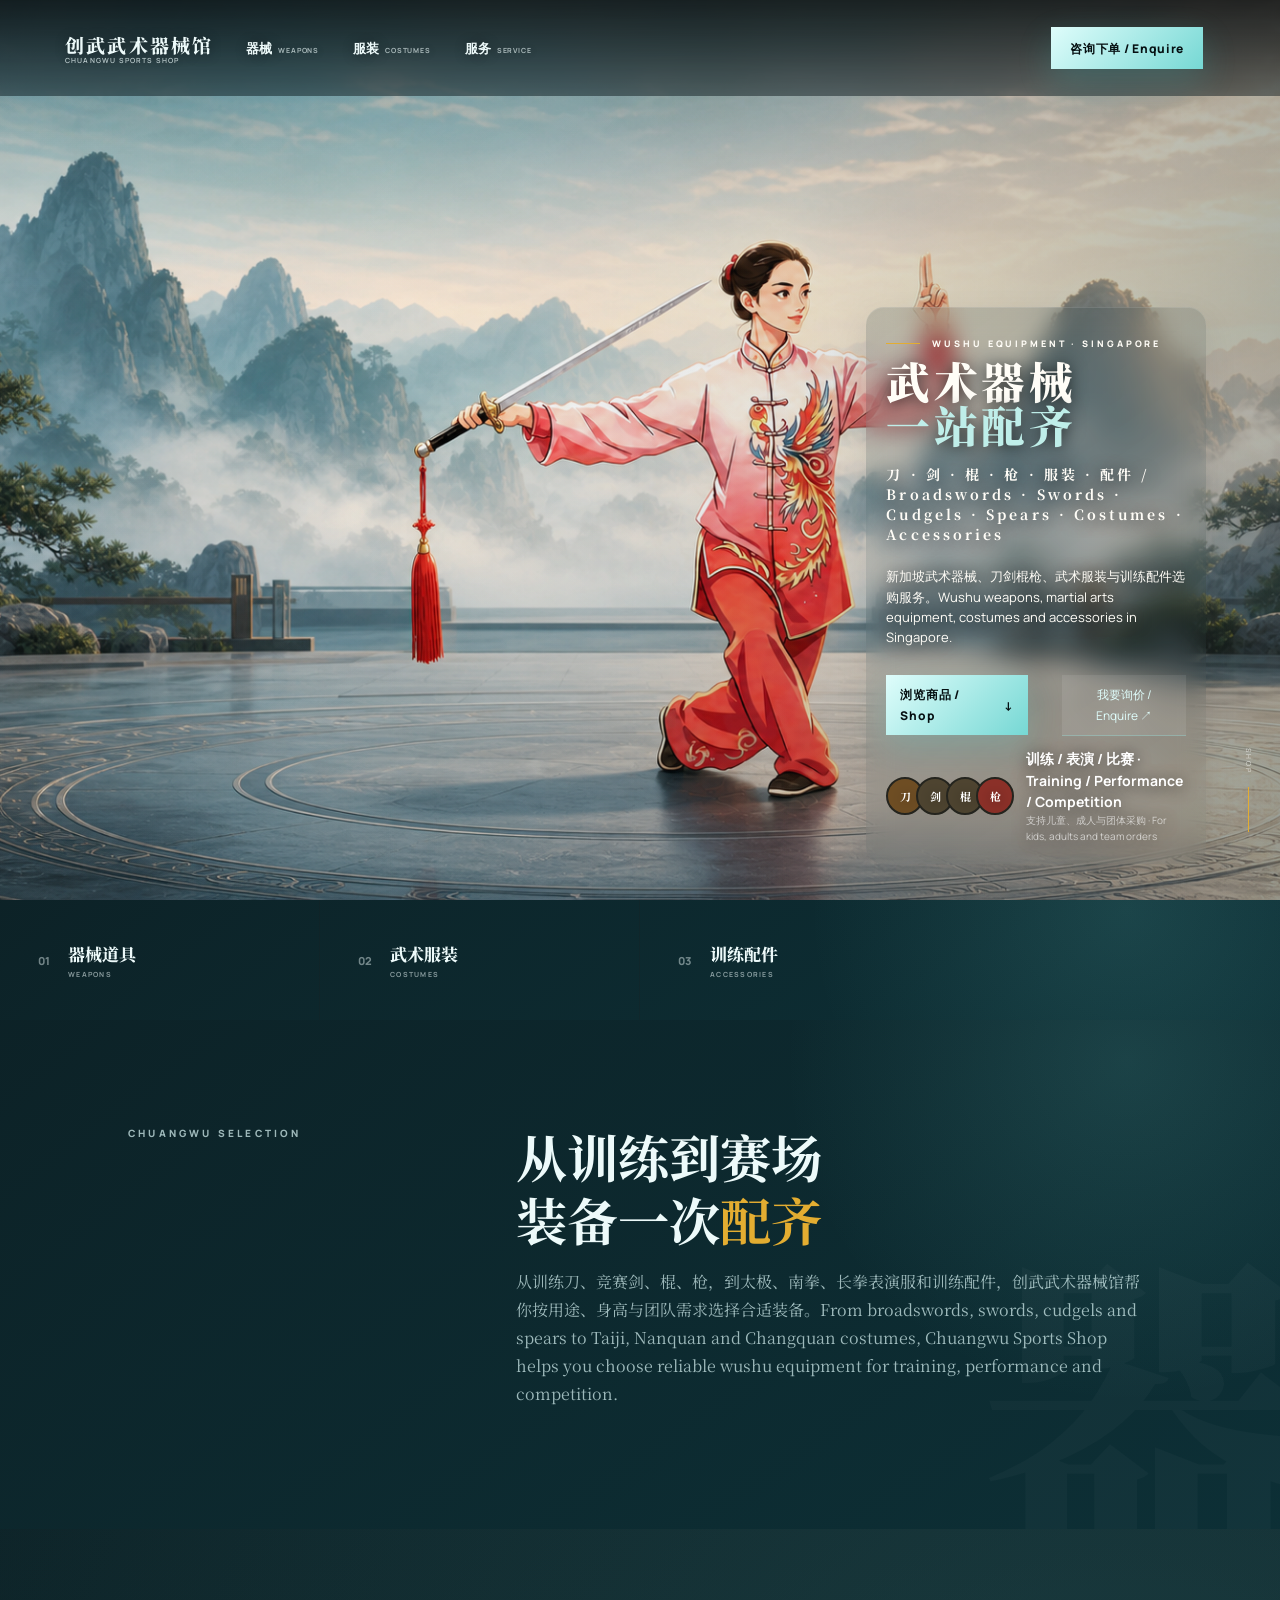
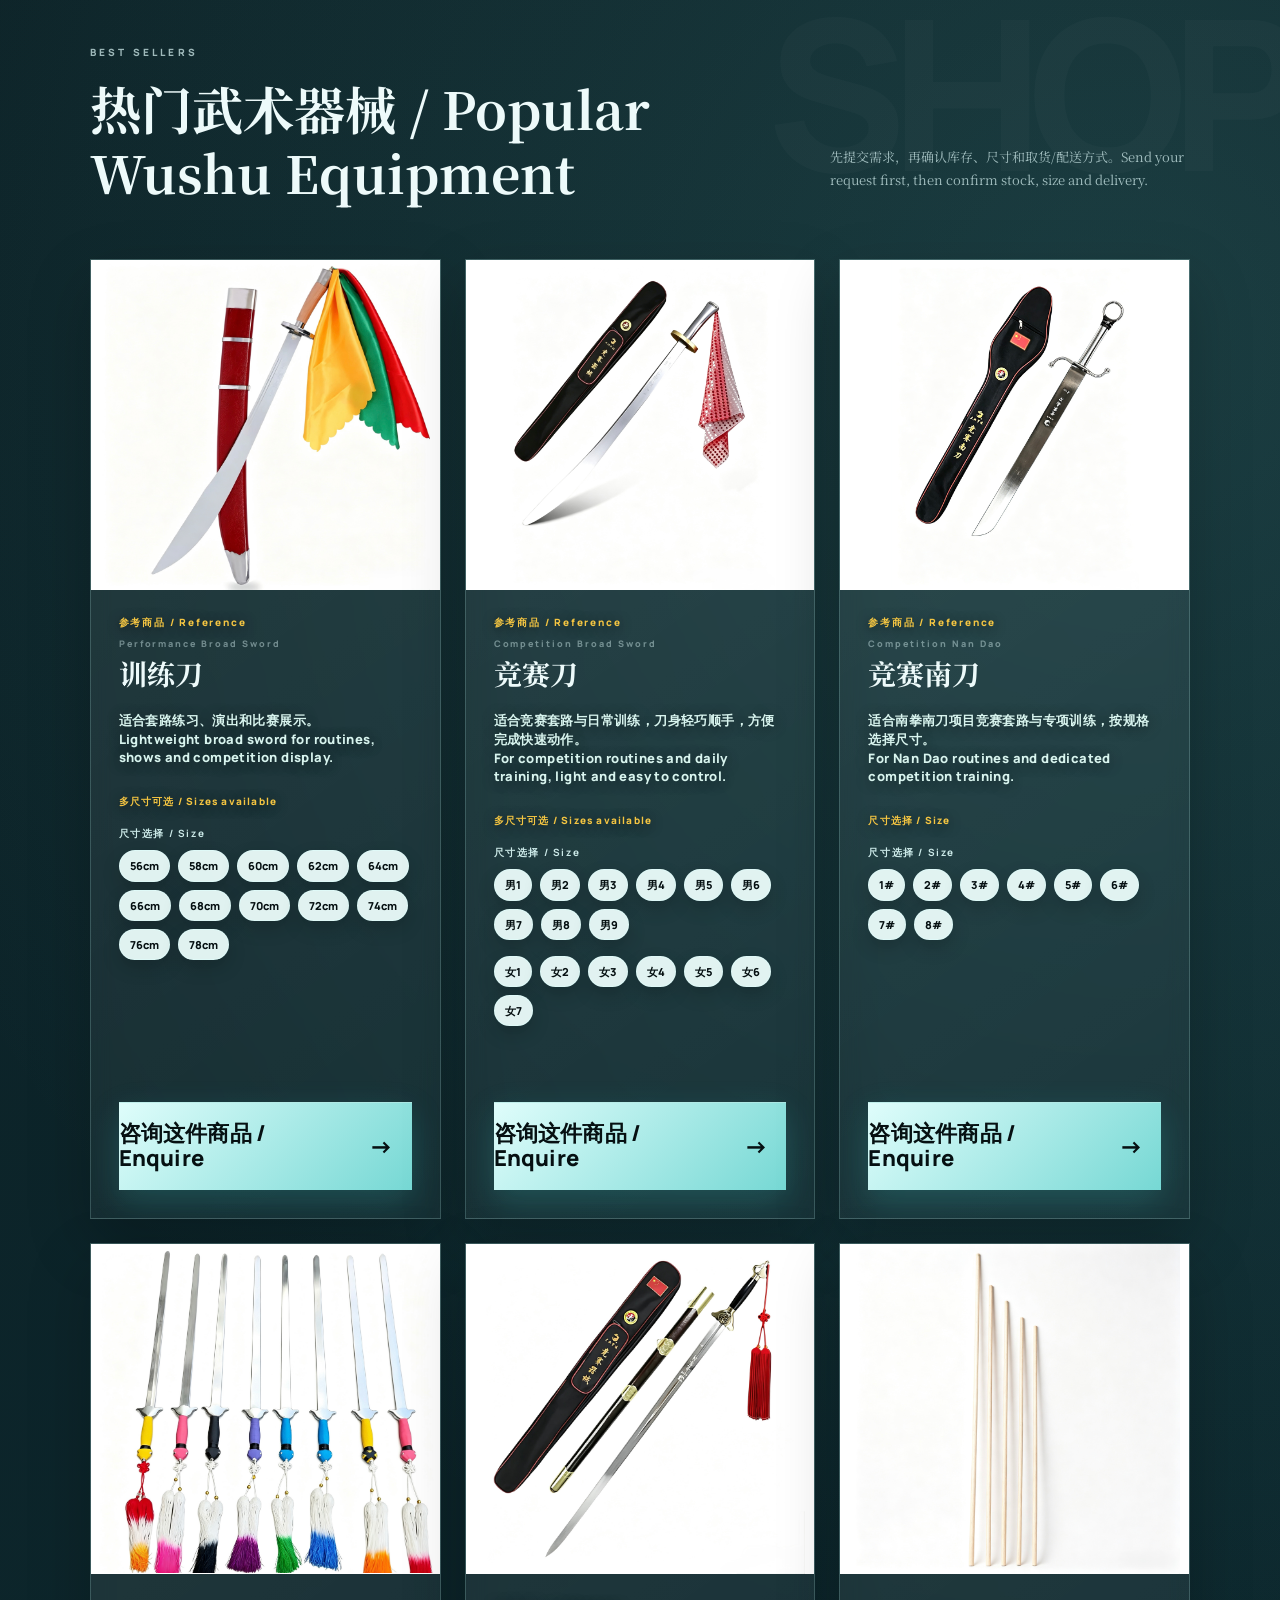
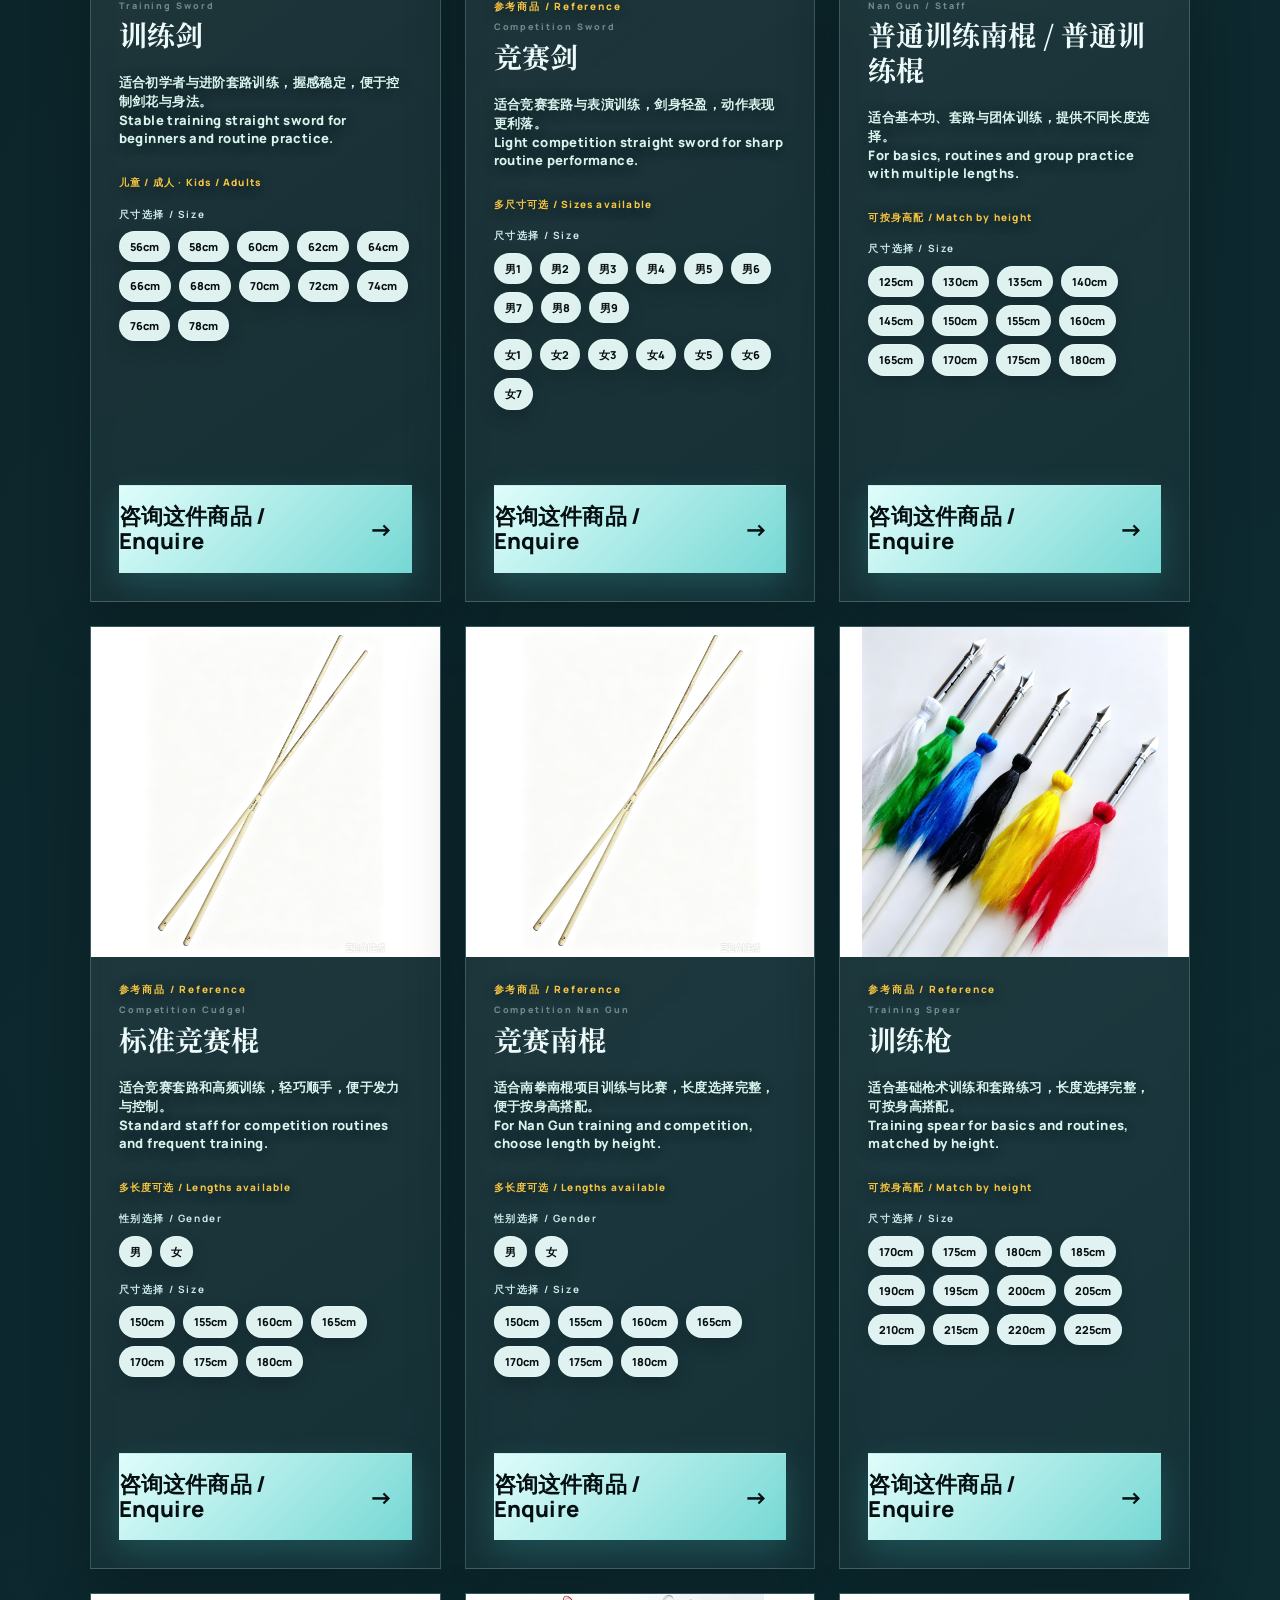
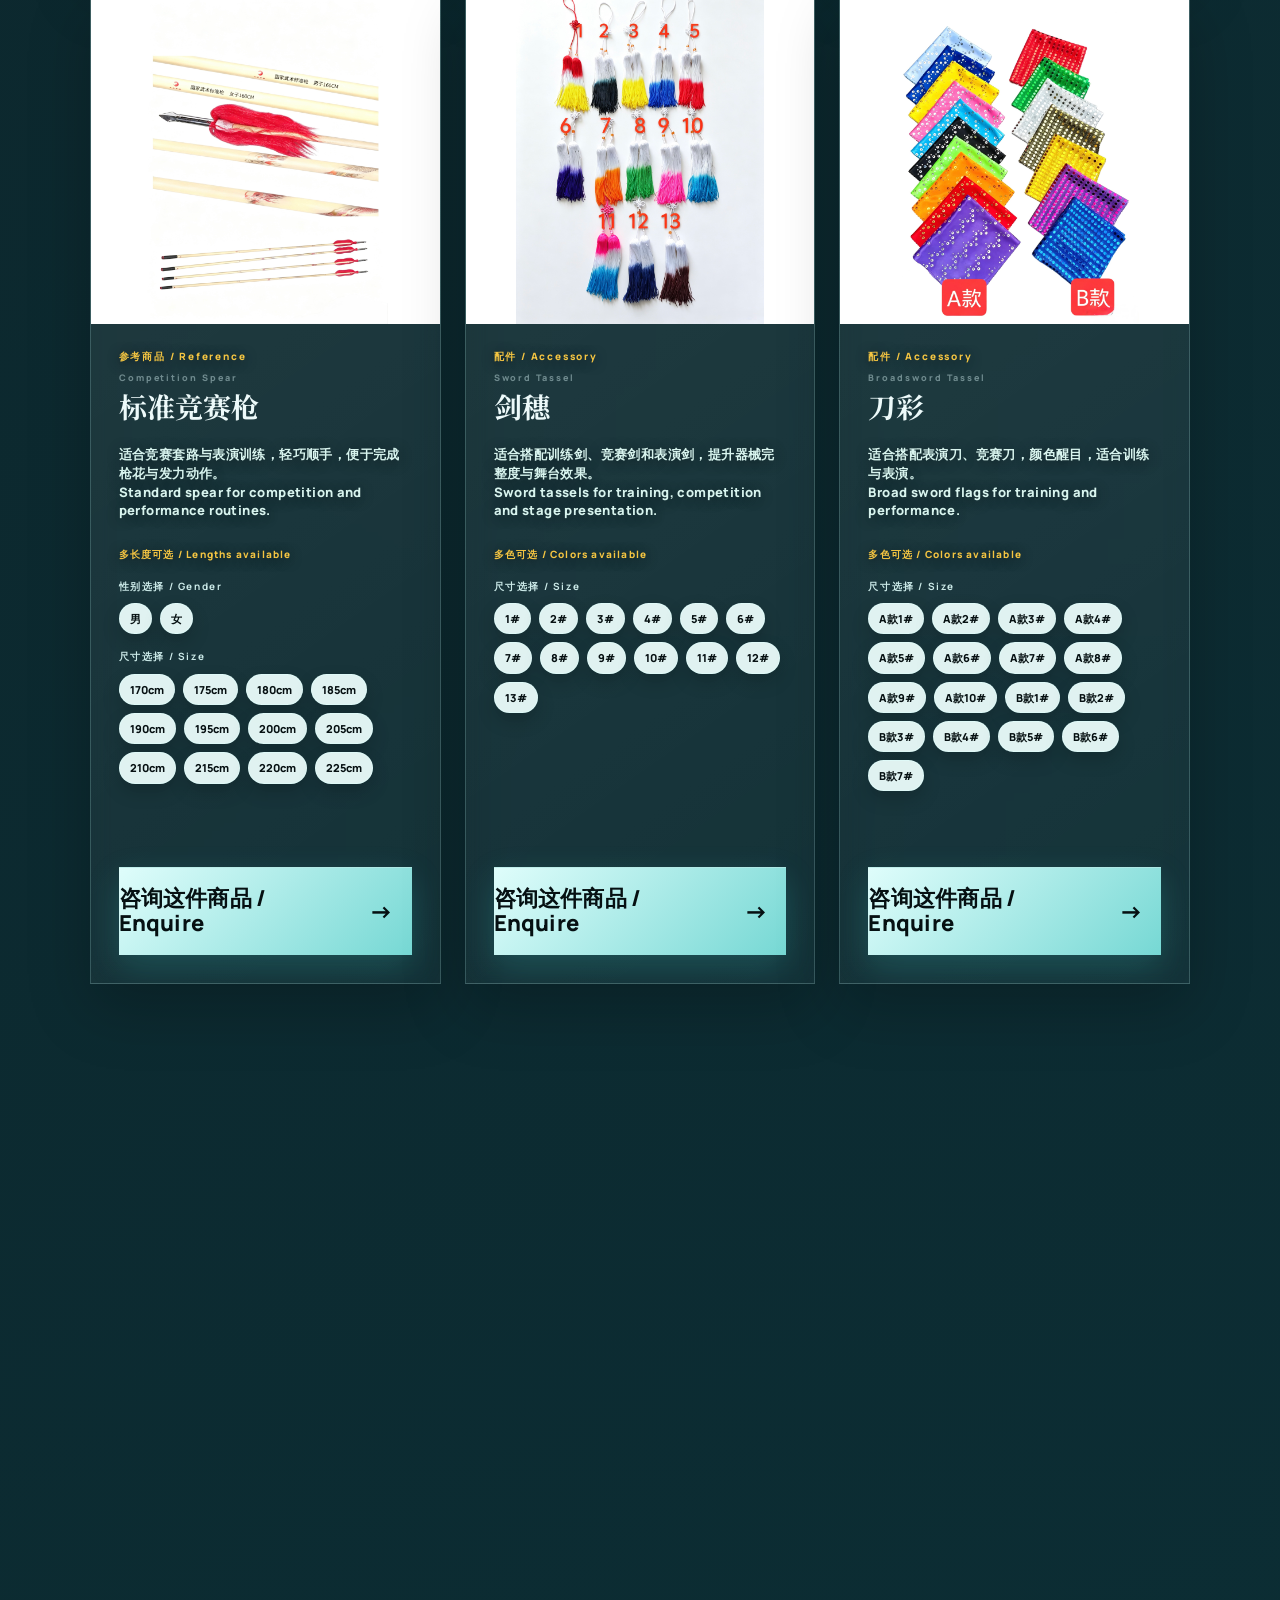
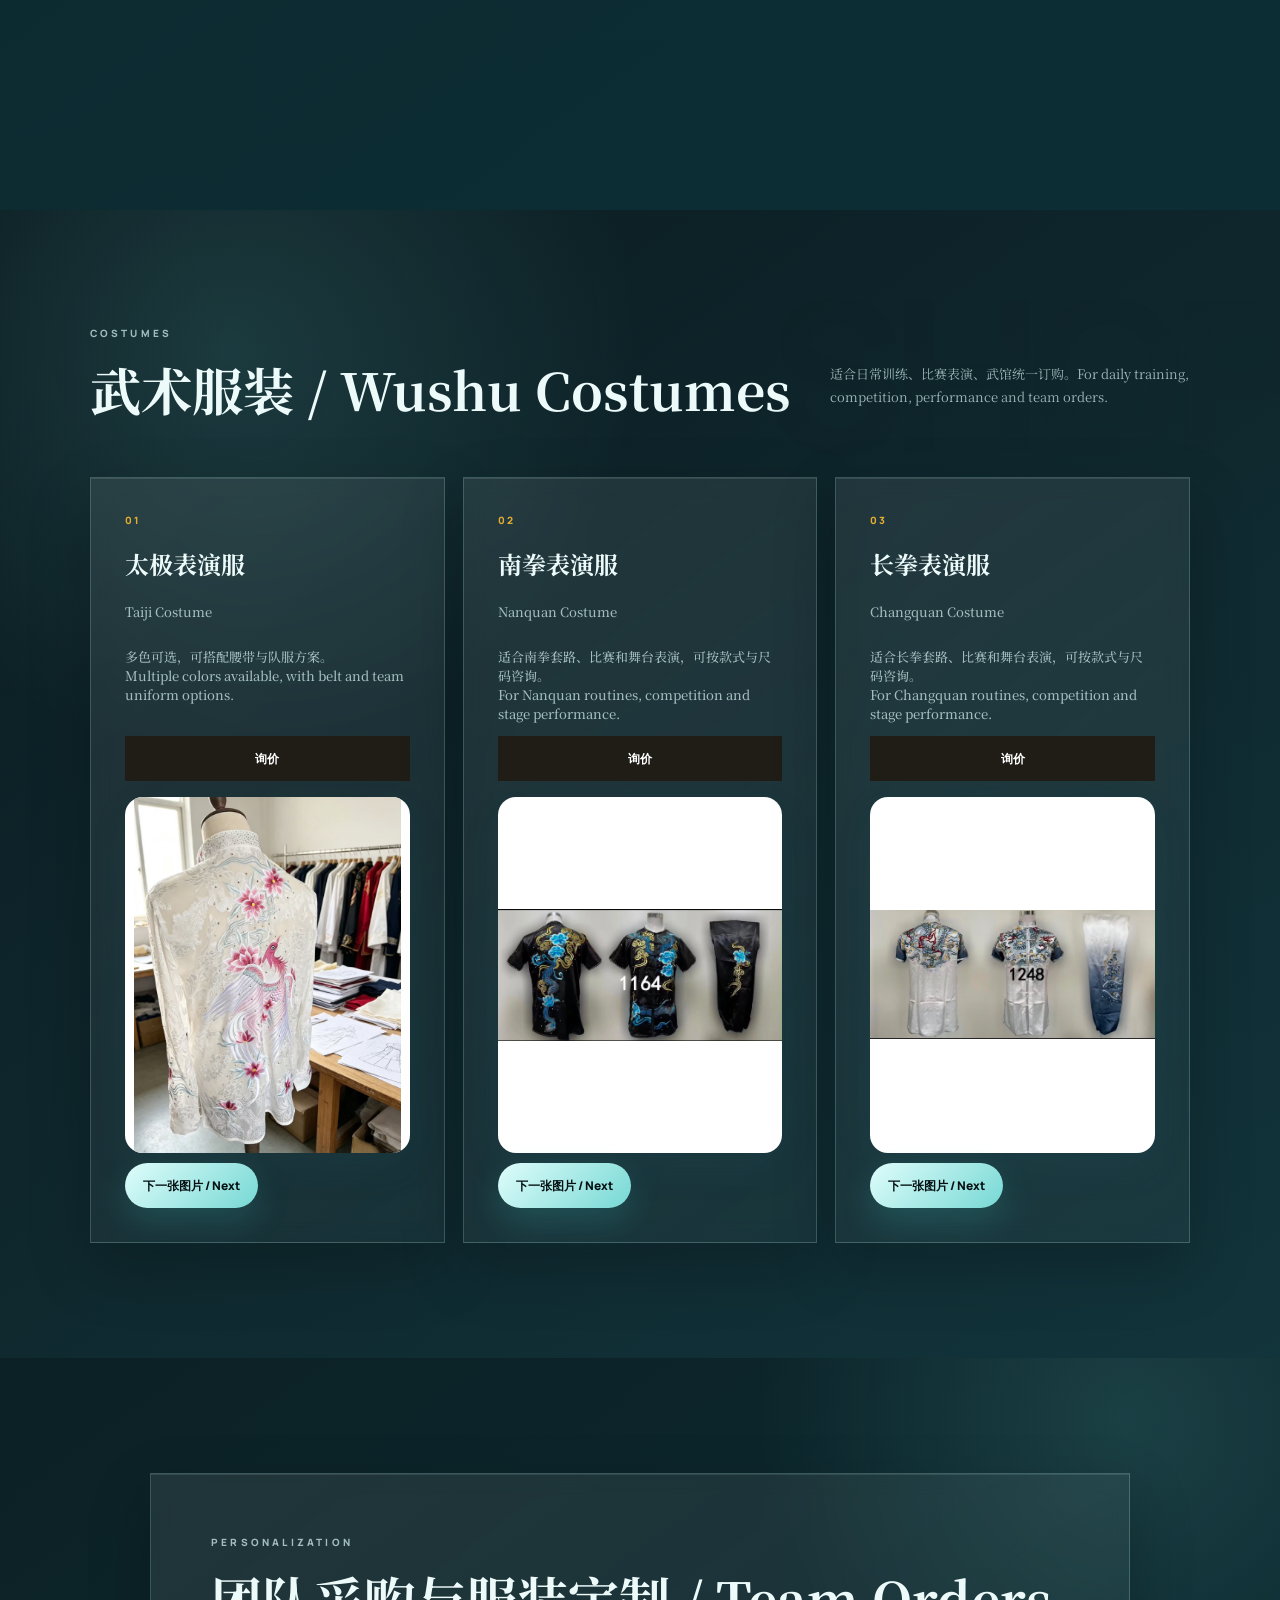
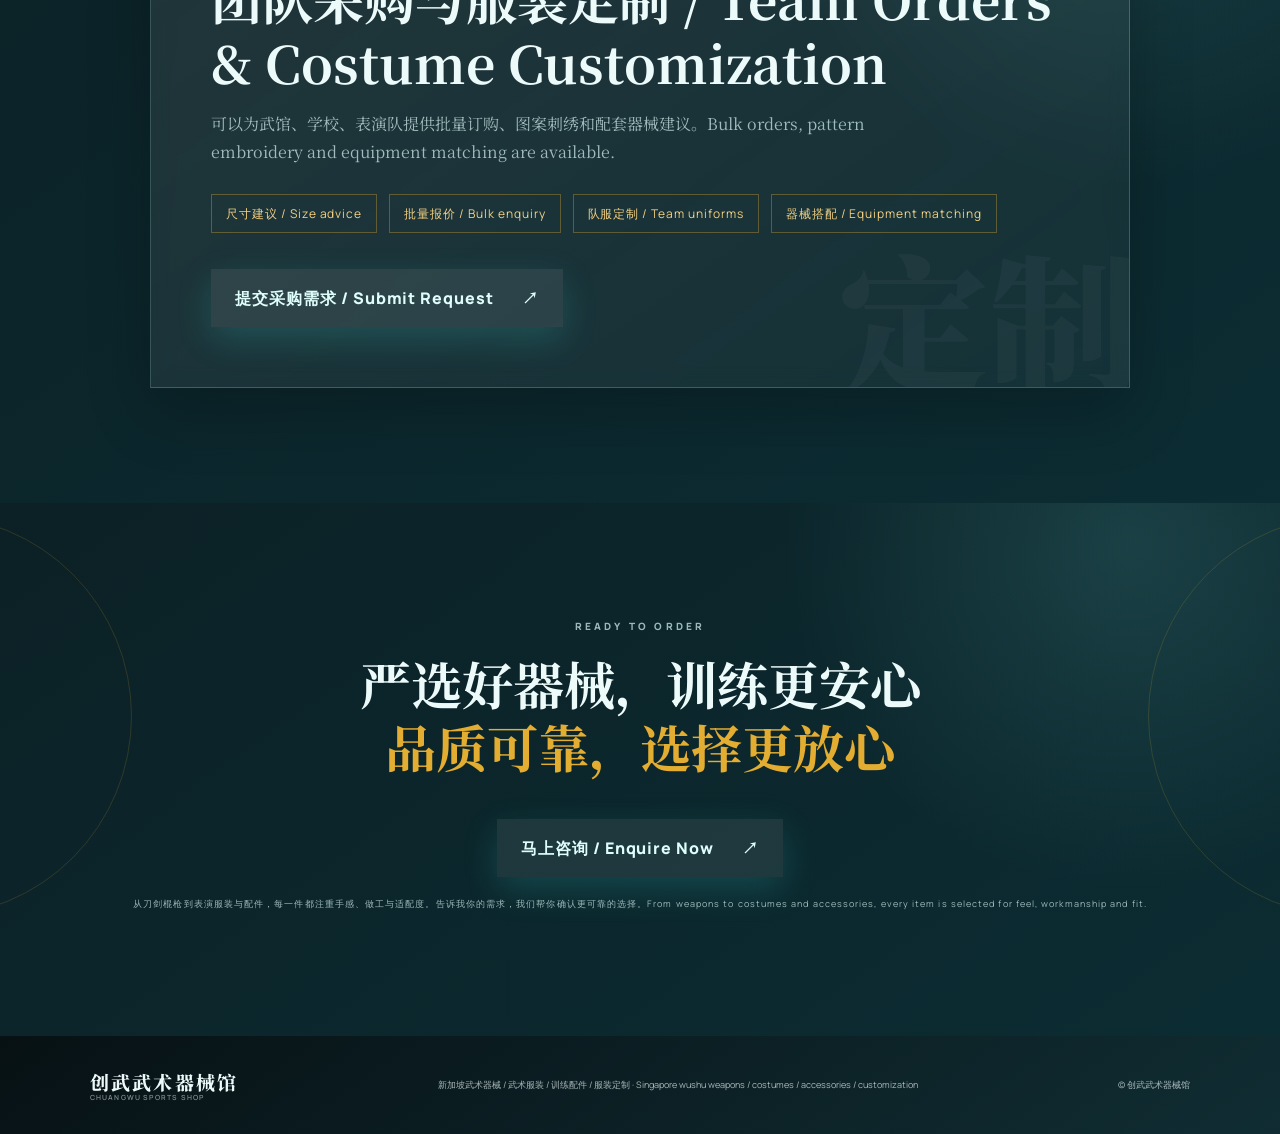
==== commit 766b0692: "Add files via upload" ====
--- a/index.html
+++ b/index.html
@@ -4,17 +4,17 @@
   <meta charset="UTF-8">
   <meta name="viewport" content="width=device-width, initial-scale=1.0">
   <meta name="theme-color" content="#201d17">
-  <title>创武武术器械馆 | Wushu Equipment & Costume Shop</title>
-  <meta name="description" content="创武武术器械馆提供武术器械、表演服装与配件咨询。Chuangwu Sports Shop offers wushu weapons, performance costumes and training accessories.">
+  <title>创武武术器械馆 | Wushu Weapons & Equipment Singapore</title>
+  <meta name="description" content="创武武术器械馆提供新加坡武术器械、刀剑棍枪、武术服装、训练配件与比赛用品咨询。Chuangwu Sports Shop provides wushu weapons, martial arts equipment, costumes and training accessories in Singapore.">
   <link rel="canonical" href="https://chuangwusports.com/">
-  <meta property="og:title" content="创武武术器械馆 | Chuangwu Sports Shop">
-  <meta property="og:description" content="新加坡武术器械、武术服装与训练配件咨询。Wushu weapons, costumes and accessories in Singapore.">
+  <meta property="og:title" content="创武武术器械馆 | Chuangwu Sports Shop Singapore">
+  <meta property="og:description" content="新加坡武术器械、刀剑棍枪、武术服装与训练配件咨询。Wushu weapons, martial arts equipment, costumes and accessories in Singapore.">
   <meta property="og:url" content="https://chuangwusports.com/">
   <meta property="og:type" content="website">
   <link rel="preconnect" href="https://fonts.googleapis.com">
   <link rel="preconnect" href="https://fonts.gstatic.com" crossorigin>
   <link href="https://fonts.googleapis.com/css2?family=Noto+Serif+SC:wght@500;600;700;900&family=Manrope:wght@400;500;600;700;800&display=swap" rel="stylesheet">
-  <link rel="stylesheet" href="styles.css?v=20260828-enquire-font-final">
+  <link rel="stylesheet" href="styles.css?v=20260828-seo-keywords">
   <style>
     .hero-shop {
       position: relative;
@@ -650,7 +650,7 @@
         <p class="eyebrow"><span></span> WUSHU EQUIPMENT · SINGAPORE</p>
         <h1>武术器械<br><em>一站配齐</em></h1>
         <p class="hero-slogan">刀 · 剑 · 棍 · 枪 · 服装 · 配件 / Broadswords · Swords · Cudgels · Spears · Costumes · Accessories</p>
-        <p class="hero-text">创武武术器械馆为学员、教练、武馆与学校提供刀剑棍枪服装和配件选购服务。For students, coaches, schools and training centers.</p>
+        <p class="hero-text">创武武术器械馆为学员、教练、武馆与学校提供新加坡武术器械、刀剑棍枪、武术服装和训练配件选购服务。Chuangwu Sports Shop helps students, coaches, schools and clubs choose wushu weapons, martial arts equipment, costumes and accessories in Singapore.</p>
         <div class="hero-actions">
           <a class="button" href="#products">浏览商品 / Shop <span>↓</span></a>
           <button class="text-link" data-open-order>我要询价 / Enquire <span>↗</span></button>
@@ -669,7 +669,7 @@
       <p class="section-kicker">CHUANGWU SELECTION</p>
       <div>
         <h2>从训练到赛场<br>装备一次<em>配齐</em></h2>
-        <p>创武武术器械馆为学员、教练、武馆与学校提供刀剑棍枪服装和配件选购服务。We help students, coaches, schools and training centers choose the right wushu weapons, costumes and accessories.</p>
+        <p>从训练刀、竞赛剑、棍、枪，到太极、南拳、长拳表演服和训练配件，创武武术器械馆帮你按用途、身高与团队需求选择合适装备。From broadswords, swords, cudgels and spears to Taiji, Nanquan and Changquan costumes, Chuangwu Sports Shop helps you choose reliable wushu equipment for training, performance and competition.</p>
       </div>
     </section>
 
@@ -757,8 +757,8 @@
     </div>
   </div>
 
-  <script src="content-new.js?v=20260828-enquire-font-final"></script>
-  <script src="script.js?v=20260826-desc-break"></script>
+  <script src="content-new.js?v=20260828-seo-keywords"></script>
+  <script src="script.js?v=20260828-seo-keywords"></script>
   <script>
     function renderProductCardsIfNeeded() {
       const productGrid = document.querySelector(".product-grid");
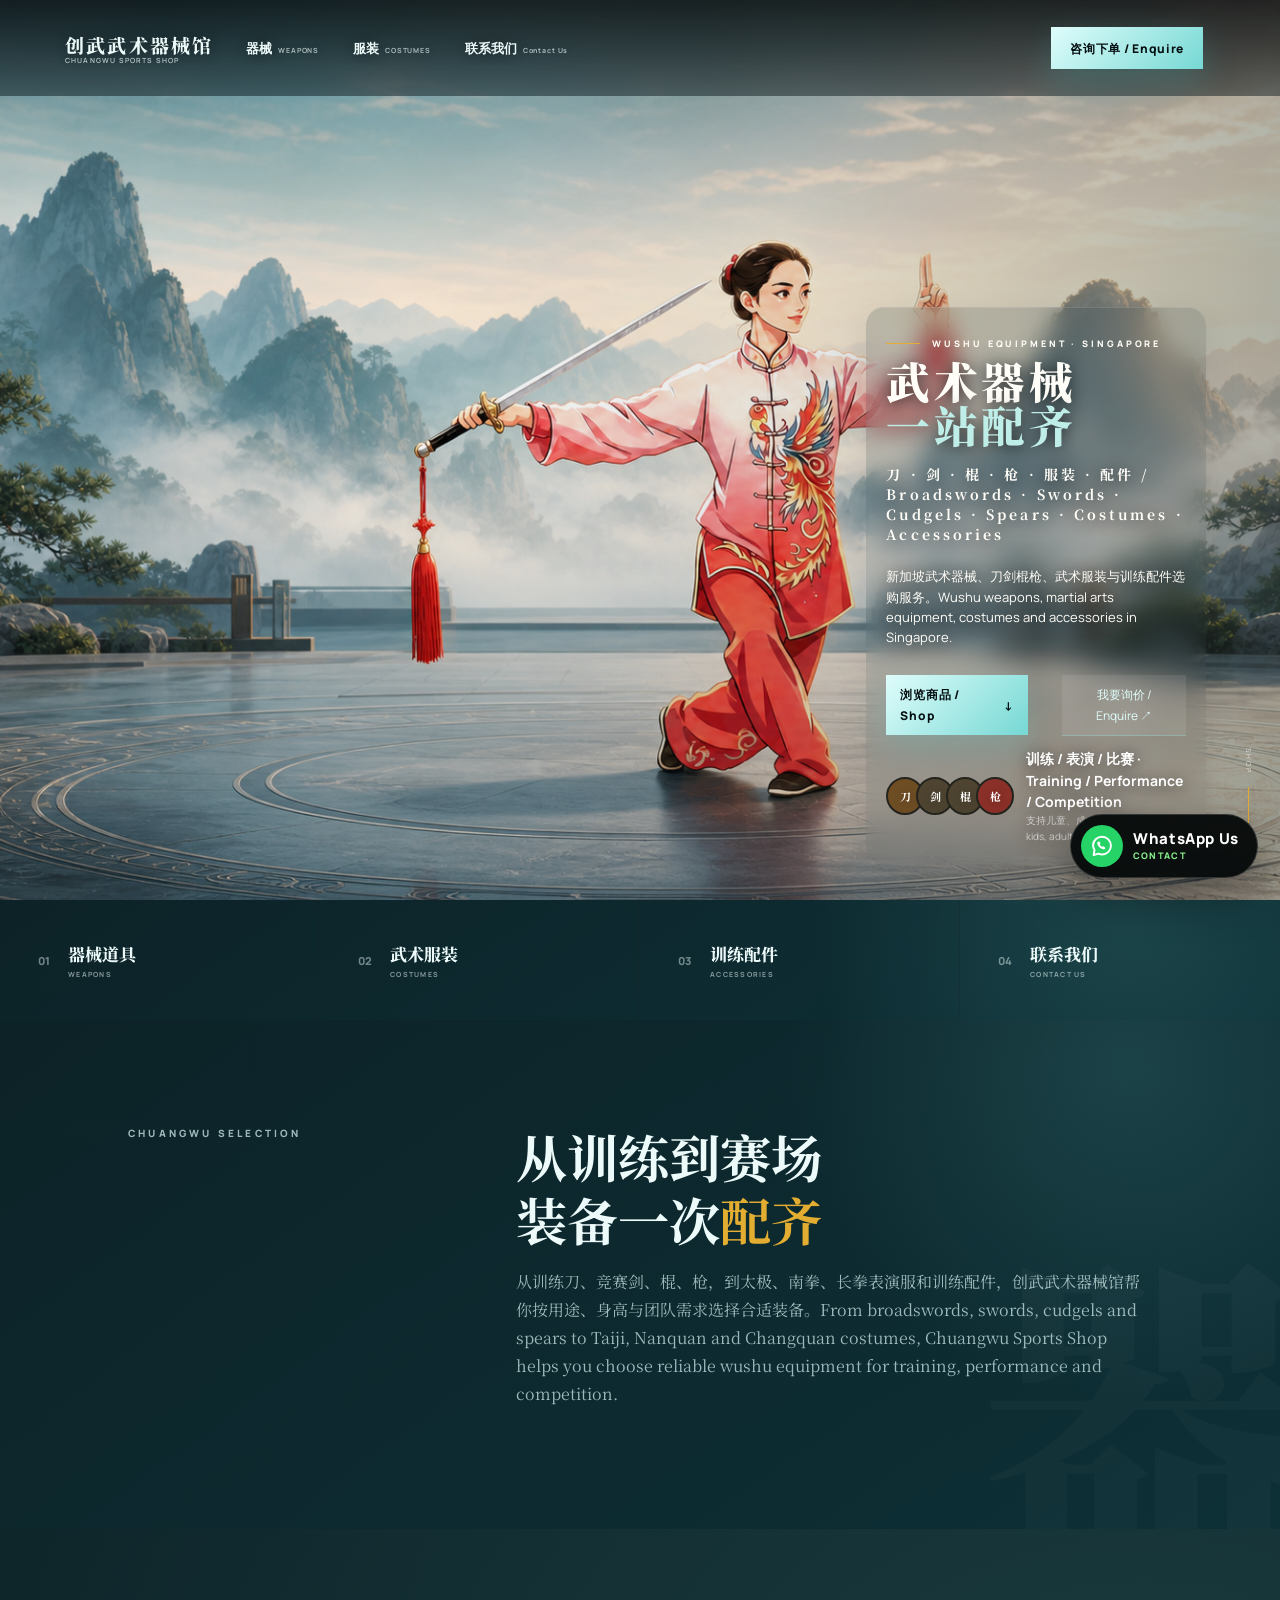
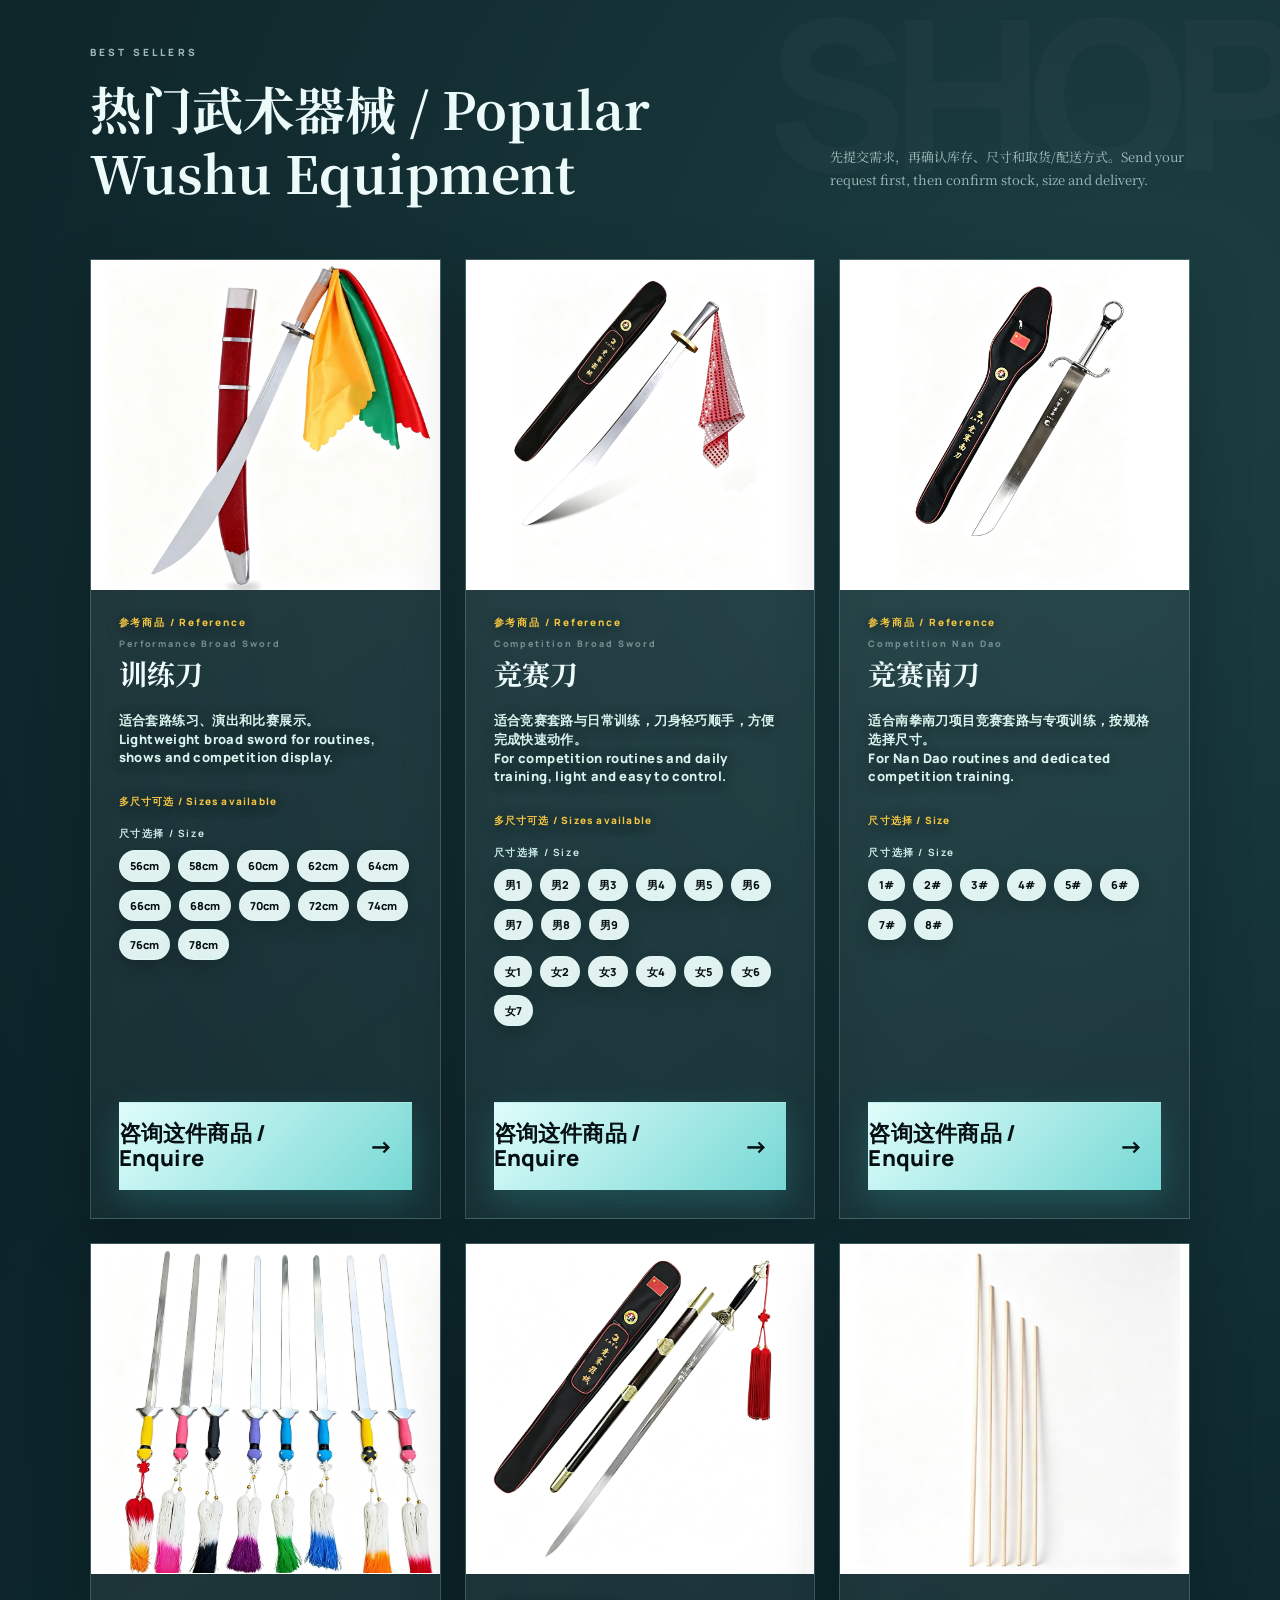
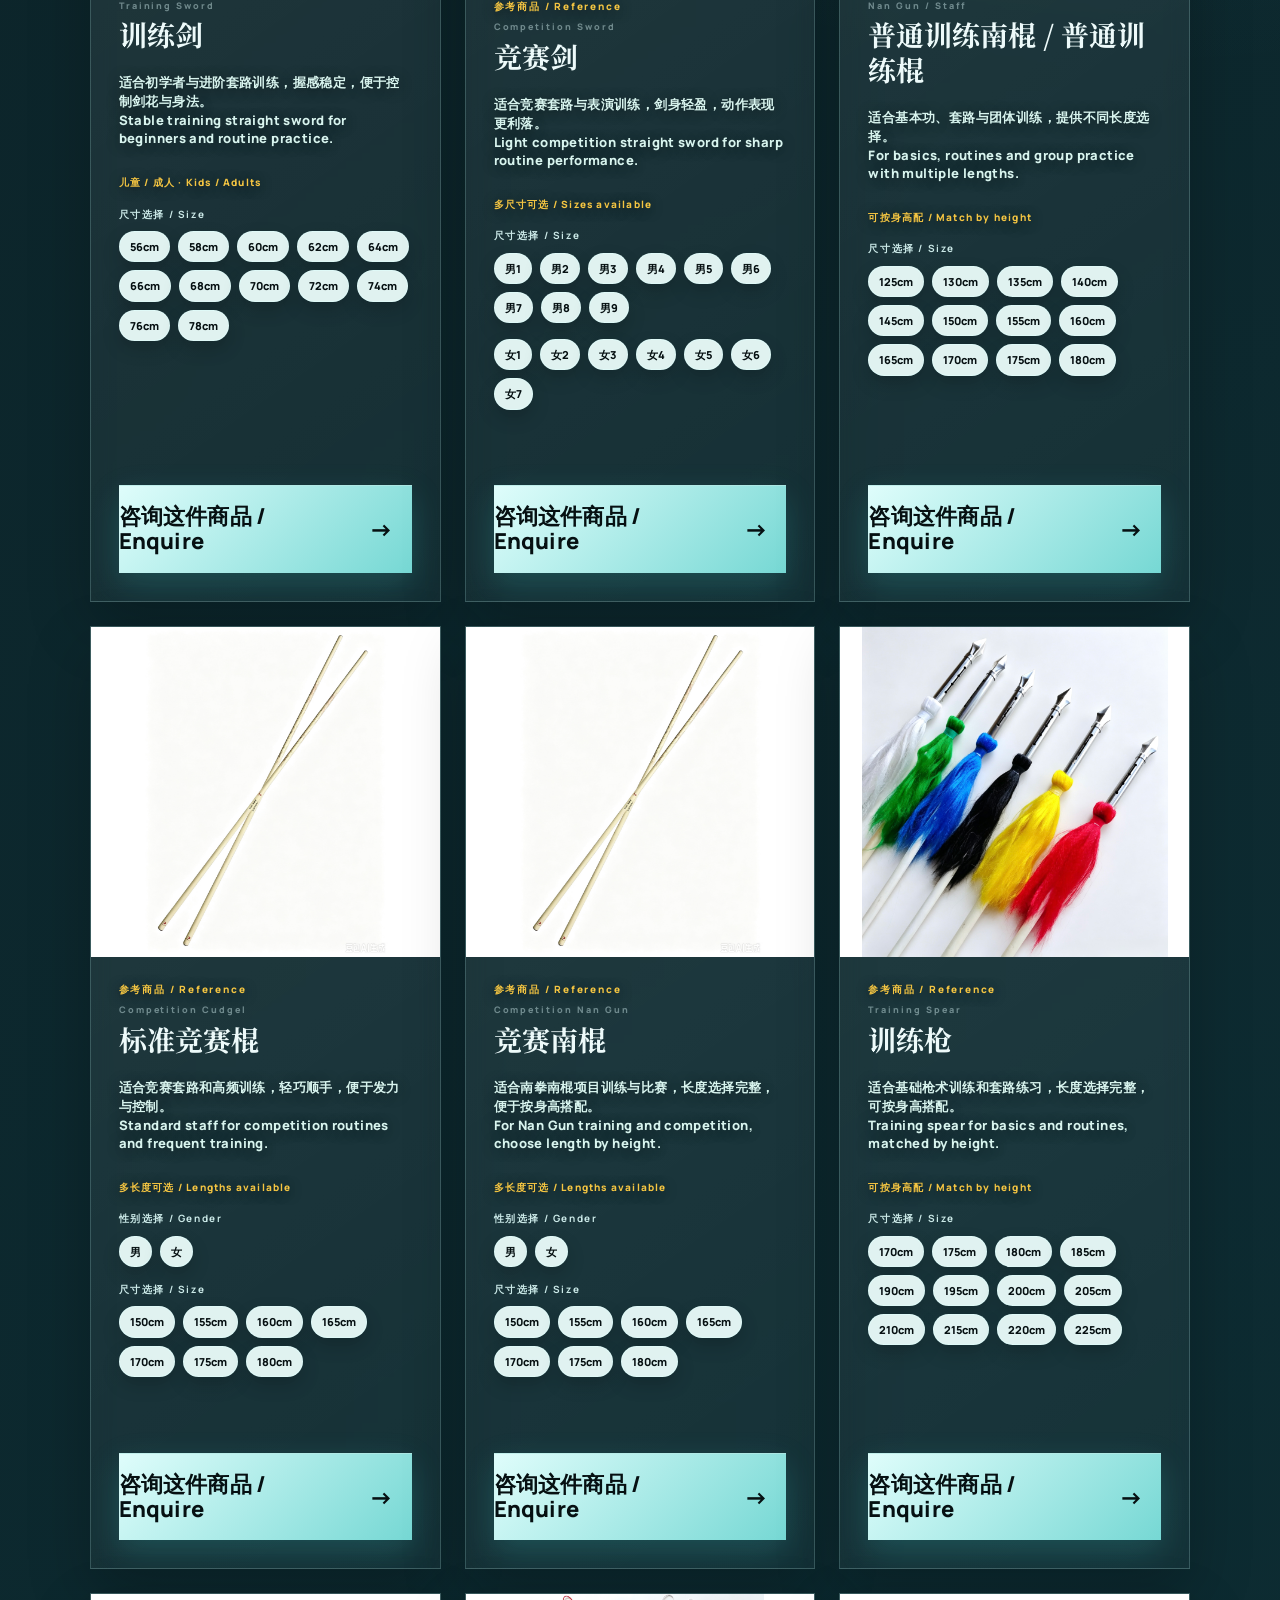
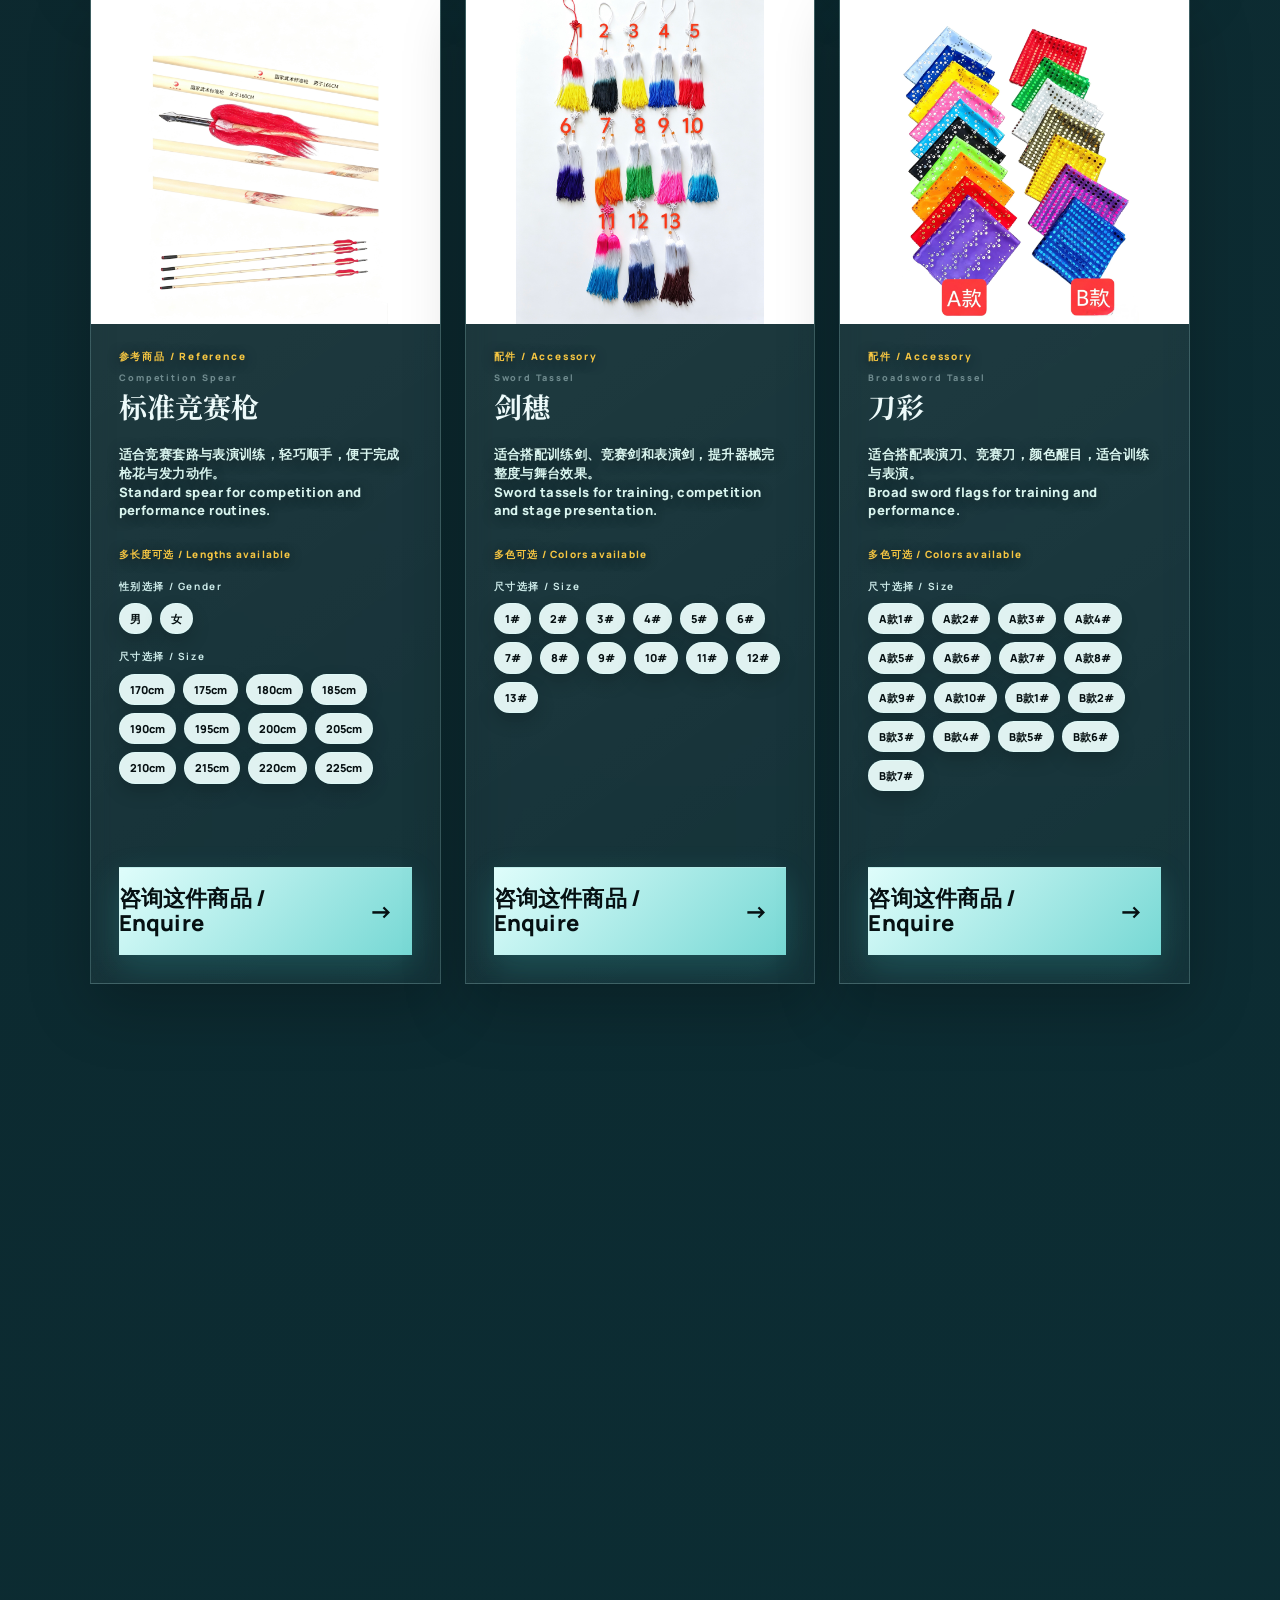
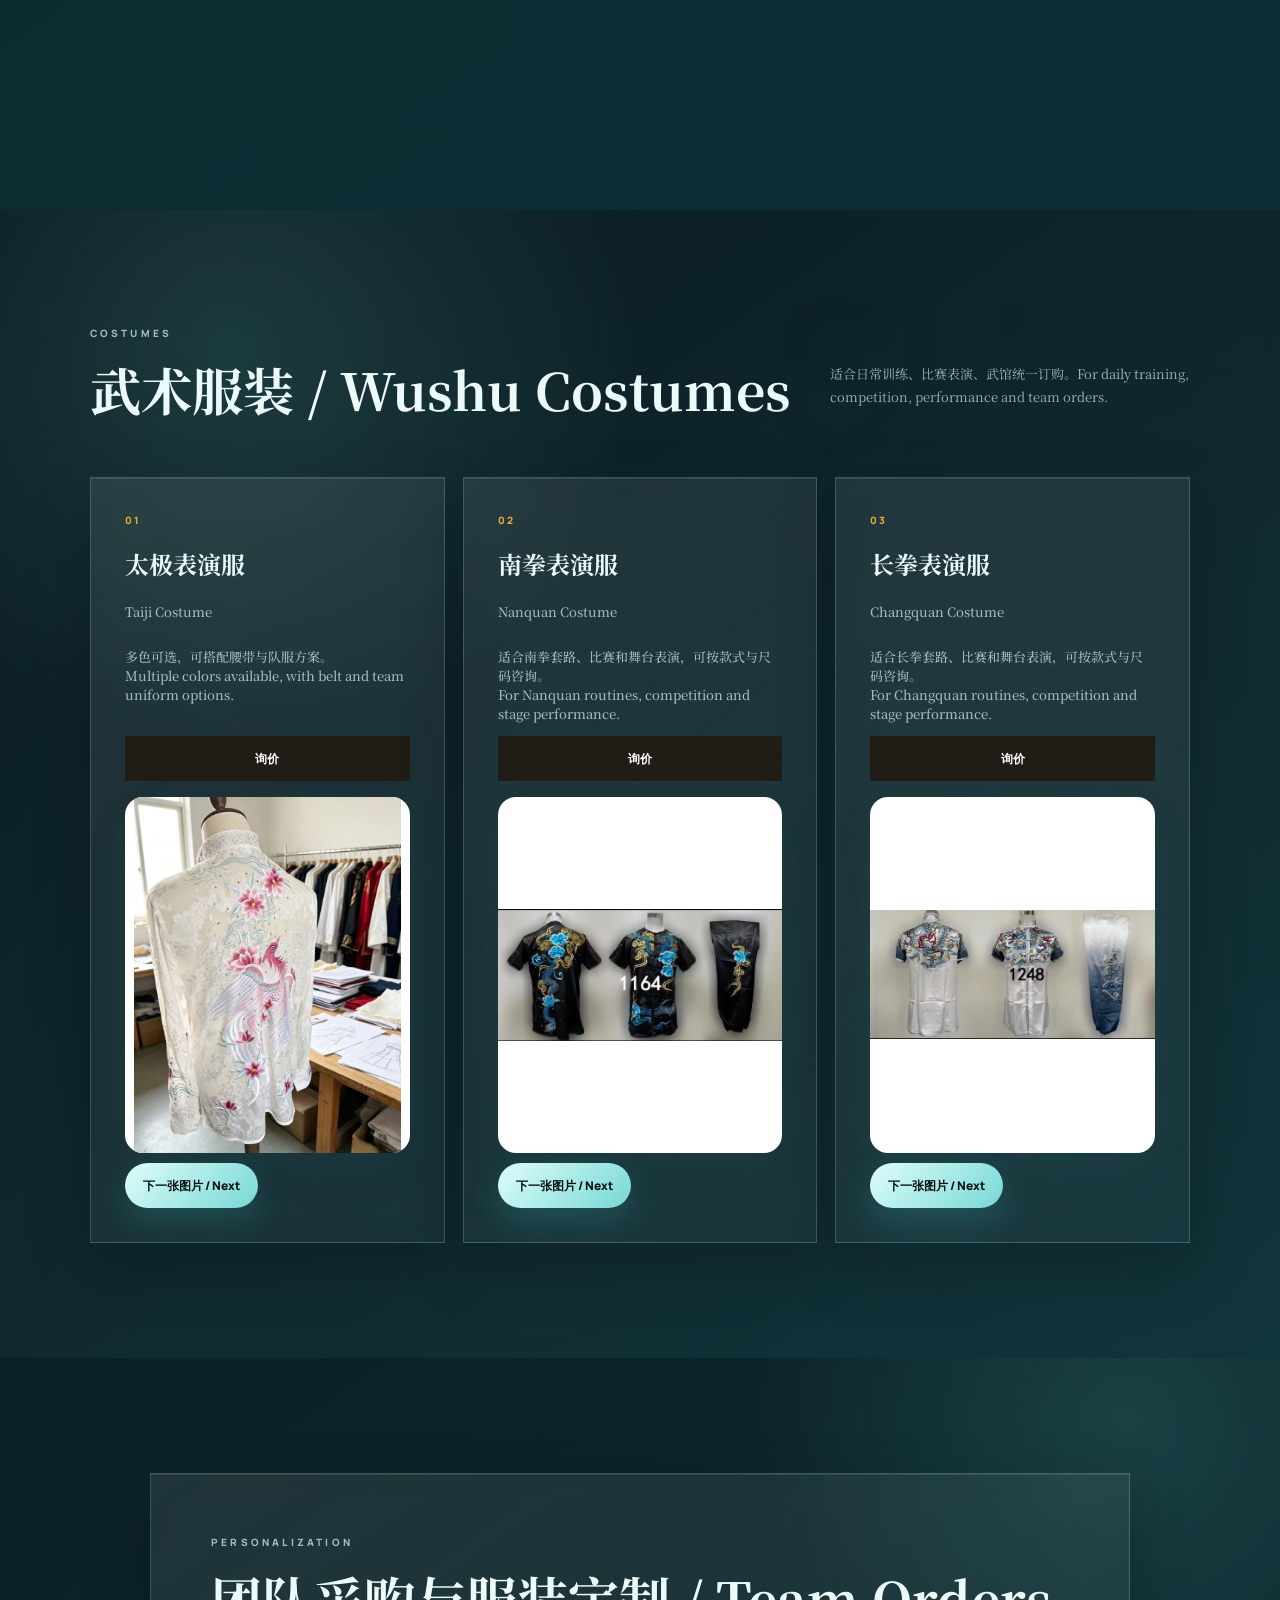
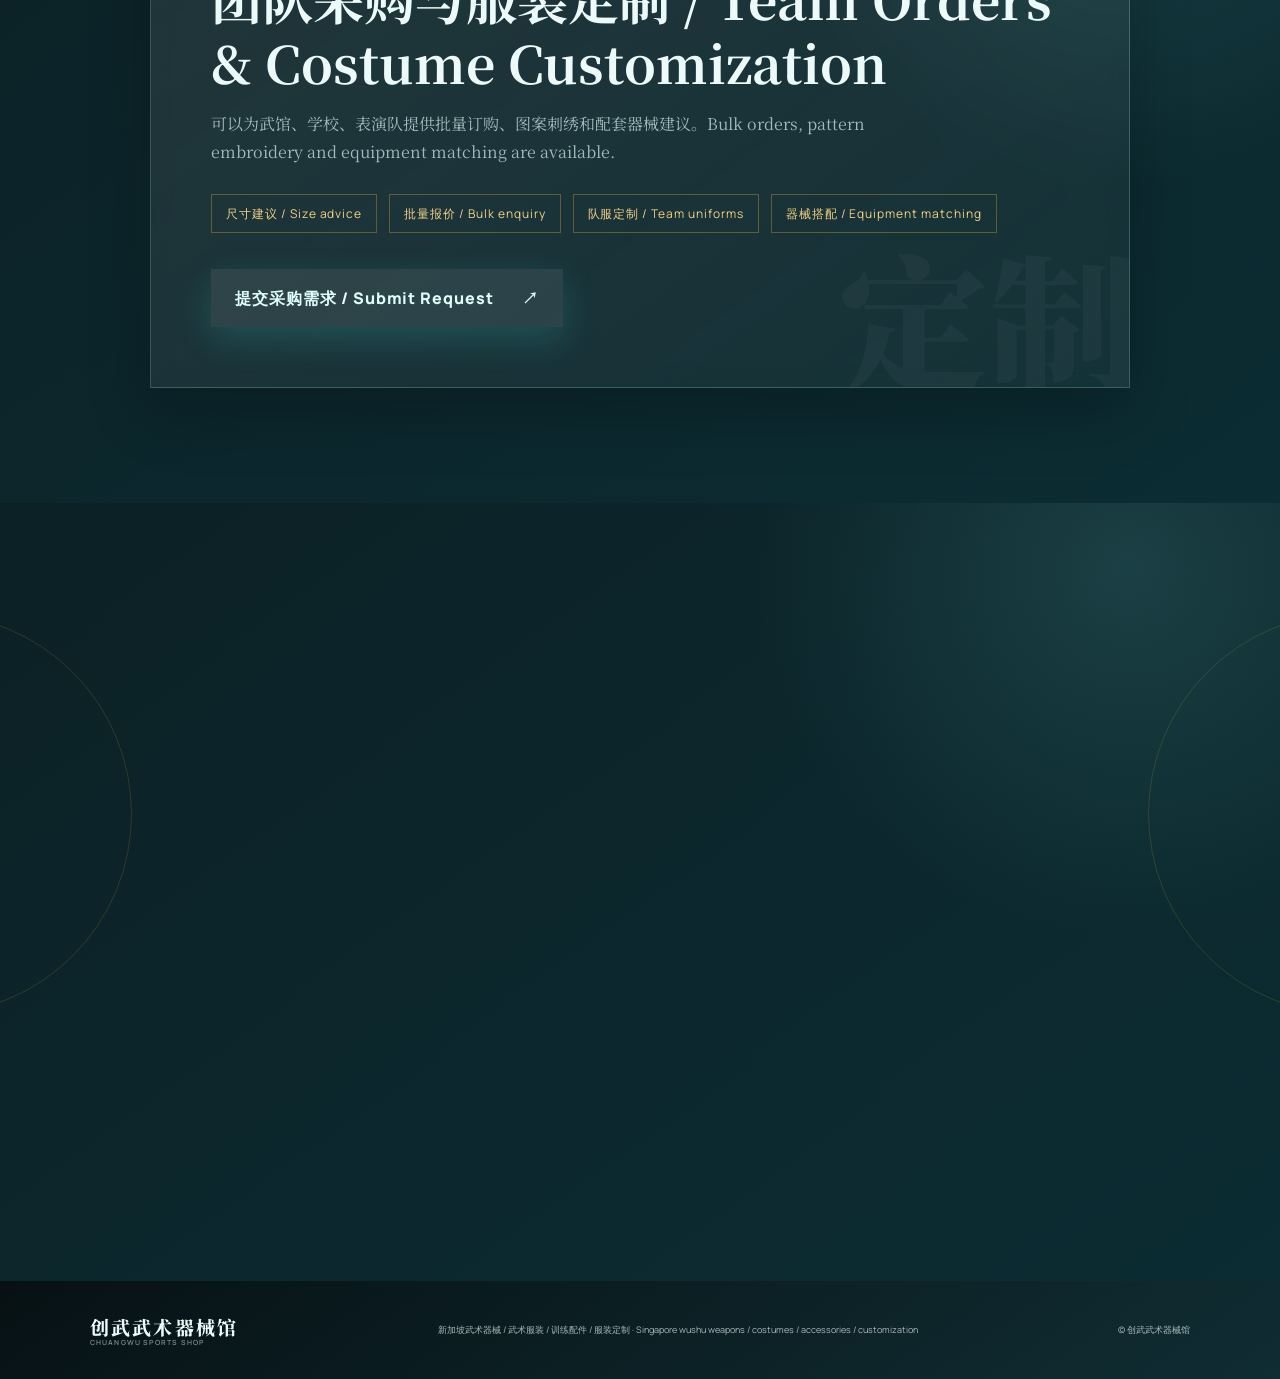
==== commit 9719a7a2: "Add files via upload" ====
--- a/index.html
+++ b/index.html
@@ -14,7 +14,7 @@
   <link rel="preconnect" href="https://fonts.googleapis.com">
   <link rel="preconnect" href="https://fonts.gstatic.com" crossorigin>
   <link href="https://fonts.googleapis.com/css2?family=Noto+Serif+SC:wght@500;600;700;900&family=Manrope:wght@400;500;600;700;800&display=swap" rel="stylesheet">
-  <link rel="stylesheet" href="styles.css?v=20260828-seo-keywords">
+  <link rel="stylesheet" href="styles.css?v=20260829-contact-us">
   <style>
     .hero-shop {
       position: relative;
@@ -515,6 +515,93 @@
       color: rgba(237, 250, 250, .70) !important;
     }
 
+    .whatsapp-float {
+      position: fixed;
+      right: 22px;
+      bottom: calc(22px + env(safe-area-inset-bottom));
+      z-index: 90;
+      display: flex;
+      align-items: center;
+      gap: 10px;
+      padding: 10px 18px 10px 10px;
+      color: #fff;
+      text-decoration: none;
+      background: rgba(4, 8, 8, .94);
+      border: 1px solid rgba(255, 255, 255, .16);
+      border-radius: 999px;
+      box-shadow: 0 18px 46px rgba(0, 0, 0, .38);
+      letter-spacing: .04em;
+      backdrop-filter: blur(14px);
+      transition: transform .22s ease, box-shadow .22s ease;
+    }
+
+    .whatsapp-float:hover {
+      transform: translateY(-2px);
+      box-shadow: 0 22px 56px rgba(0, 0, 0, .48);
+    }
+
+    .whatsapp-badge {
+      width: 42px;
+      height: 42px;
+      display: grid;
+      place-items: center;
+      border-radius: 50%;
+      background: #25d366;
+      color: #fff;
+    }
+
+    .whatsapp-badge svg {
+      width: 26px;
+      height: 26px;
+      display: block;
+    }
+
+    .whatsapp-copy {
+      display: flex;
+      flex-direction: column;
+      line-height: 1.1;
+    }
+
+    .whatsapp-copy strong {
+      font-size: 15px;
+      font-weight: 950;
+    }
+
+    .whatsapp-copy small {
+      margin-top: 4px;
+      color: #89f18d;
+      font-size: 9px;
+      font-weight: 900;
+      letter-spacing: .14em;
+      text-transform: uppercase;
+    }
+
+    @media(max-width: 560px) {
+      .whatsapp-float {
+        right: 14px;
+        bottom: calc(18px + env(safe-area-inset-bottom));
+        padding: 8px 13px 8px 8px;
+      }
+
+      .whatsapp-badge {
+        width: 36px;
+        height: 36px;
+      }
+
+      .whatsapp-badge svg {
+        width: 22px;
+        height: 22px;
+      }
+
+      .whatsapp-copy strong {
+        font-size: 13px;
+      }
+
+      .whatsapp-copy small {
+        font-size: 8px;
+      }
+    }
+
     .site-header {
       background: rgba(5, 17, 20, .46) !important;
       border-color: rgba(189, 248, 244, .16) !important;
@@ -579,7 +666,64 @@
       backdrop-filter: blur(5px);
     }
 
+    .cta {
+      text-align: left !important;
+    }
+
+    .cta-wrap {
+      max-width: 1180px;
+      margin: auto;
+      display: grid;
+      grid-template-columns: 1fr minmax(320px, .82fr);
+      gap: 28px;
+      align-items: stretch;
+      position: relative;
+      z-index: 1;
+    }
+
+    .cta-main,
+    .cta .contact-card {
+      background: rgba(255, 255, 255, .055) !important;
+      border: 1px solid rgba(188, 242, 237, .18) !important;
+      backdrop-filter: blur(16px);
+      padding: 46px;
+      box-shadow: 0 24px 70px rgba(0, 0, 0, .22) !important;
+    }
+
+    .cta-main .button {
+      margin: 34px 0 16px;
+    }
+
+    .cta-note {
+      font-size: 11px;
+      color: #c9dad8 !important;
+      letter-spacing: .08em;
+      max-width: 620px;
+      margin: 0;
+    }
+
+    .contact-card-compact {
+      max-width: none;
+      margin: 0;
+    }
+
+    .contact-card-compact h2 {
+      font-size: clamp(28px, 3vw, 42px);
+    }
+
+    .contact-card-compact .contact-links {
+      grid-template-columns: 1fr;
+    }
+
+    .cta .contact-card > p:not(.section-kicker) {
+      color: #d6eeee !important;
+    }
+
     @media(max-width: 900px) {
+      .cta-wrap {
+        grid-template-columns: 1fr;
+      }
+
       .order-dialog.is-open {
         grid-template-columns: 1fr !important;
       }
@@ -592,6 +736,11 @@
         padding: 8px 12px !important;
         font-size: 11px !important;
         gap: 8px !important;
+      }
+
+      .cta-main,
+      .cta .contact-card {
+        padding: 30px 22px;
       }
 
       .order-dialog.is-open {
@@ -639,7 +788,7 @@
     <nav aria-label="主导航">
       <a href="#products">器械 <small>WEAPONS</small></a>
       <a href="#uniforms">服装 <small>COSTUMES</small></a>
-      <a href="#service">服务 <small>SERVICE</small></a>
+      <a href="#contact">联系我们 <small>Contact Us</small></a>
     </nav>
     <button class="button button-small" data-open-order>咨询下单 / Enquire</button>
   </header>
@@ -699,11 +848,30 @@
       </div>
     </section>
 
-    <section class="cta section">
-      <p class="section-kicker">READY TO ORDER</p>
-      <h2>严选好器械，训练更安心<br><em>品质可靠，选择更放心</em></h2>
-      <button class="button button-light" data-open-order>马上咨询 / Enquire Now <span>↗</span></button>
-      <p>从刀剑棍枪到表演服装与配件，每一件都注重手感、做工与适配度。告诉我你的需求，我们帮你确认更可靠的选择。From weapons to costumes and accessories, every item is selected for feel, workmanship and fit.</p>
+    <section class="cta section" id="contact">
+      <div class="cta-wrap">
+        <div class="cta-main reveal">
+          <p class="section-kicker">READY TO ORDER</p>
+          <h2>严选好器械，训练更安心<br><em>品质可靠，选择更放心</em></h2>
+          <button class="button button-light" data-open-order>马上咨询 / Enquire Now <span>↗</span></button>
+          <p class="cta-note">从刀剑棍枪到表演服装与配件，每一件都注重手感、做工与适配度。告诉我你的需求，我们帮你确认更可靠的选择。From weapons to costumes and accessories, every item is selected for feel, workmanship and fit.</p>
+        </div>
+        <div class="contact-card contact-card-compact reveal">
+          <p class="section-kicker">CONTACT US</p>
+          <h2>联系我们 / Contact Us</h2>
+          <p>需要确认商品、尺寸、库存或配送方式，可以直接联系我们。For product, size, stock or delivery questions, contact Chuangwu Sports Shop.</p>
+          <div class="contact-links">
+            <a href="tel:+6583395206">
+              <span>电话 / Phone</span>
+              <strong>8339 5206</strong>
+            </a>
+            <a href="mailto:chuangwusports@gmail.com">
+              <span>Email</span>
+              <strong>chuangwusports@gmail.com</strong>
+            </a>
+          </div>
+        </div>
+      </div>
     </section>
   </main>
 
@@ -757,8 +925,8 @@
     </div>
   </div>
 
-  <script src="content-new.js?v=20260828-seo-keywords"></script>
-  <script src="script.js?v=20260828-seo-keywords"></script>
+  <script src="content-new.js?v=20260829-contact-us"></script>
+  <script src="script.js?v=20260829-contact-us"></script>
   <script>
     function renderProductCardsIfNeeded() {
       const productGrid = document.querySelector(".product-grid");
@@ -962,5 +1130,14 @@
     setTimeout(applyShopEnhancements, 300);
     setTimeout(applyShopEnhancements, 1000);
   </script>
+  <a class="whatsapp-float" href="https://wa.me/6583395206" target="_blank" rel="noopener" aria-label="WhatsApp 联系创武武术器械馆">
+    <span class="whatsapp-badge" aria-hidden="true">
+      <svg viewBox="0 0 32 32" role="img">
+        <path d="M16 4.5c-6.1 0-11 4.8-11 10.7 0 2.1.6 4.1 1.8 5.8L5.7 27l6.2-1.6c1.3.6 2.7 1 4.1 1 6.1 0 11-4.8 11-10.7S22.1 4.5 16 4.5Z" fill="none" stroke="currentColor" stroke-width="2.4" stroke-linejoin="round"/>
+        <path d="M11.5 10.8c.4-.5.8-.5 1.2-.2l1.2 1.8c.2.3.2.7-.1 1l-.5.6c.7 1.3 1.7 2.3 3.1 3l.7-.5c.3-.2.7-.2 1 .1l1.7 1.2c.4.3.4.8.1 1.2-.6 1-1.5 1.4-2.6 1.1-3.5-.9-6.2-3.5-7.1-6.9-.3-1 .1-1.9 1.3-2.4Z" fill="currentColor"/>
+      </svg>
+    </span>
+    <span class="whatsapp-copy"><strong>WhatsApp Us</strong><small>Contact</small></span>
+  </a>
 </body>
 </html>
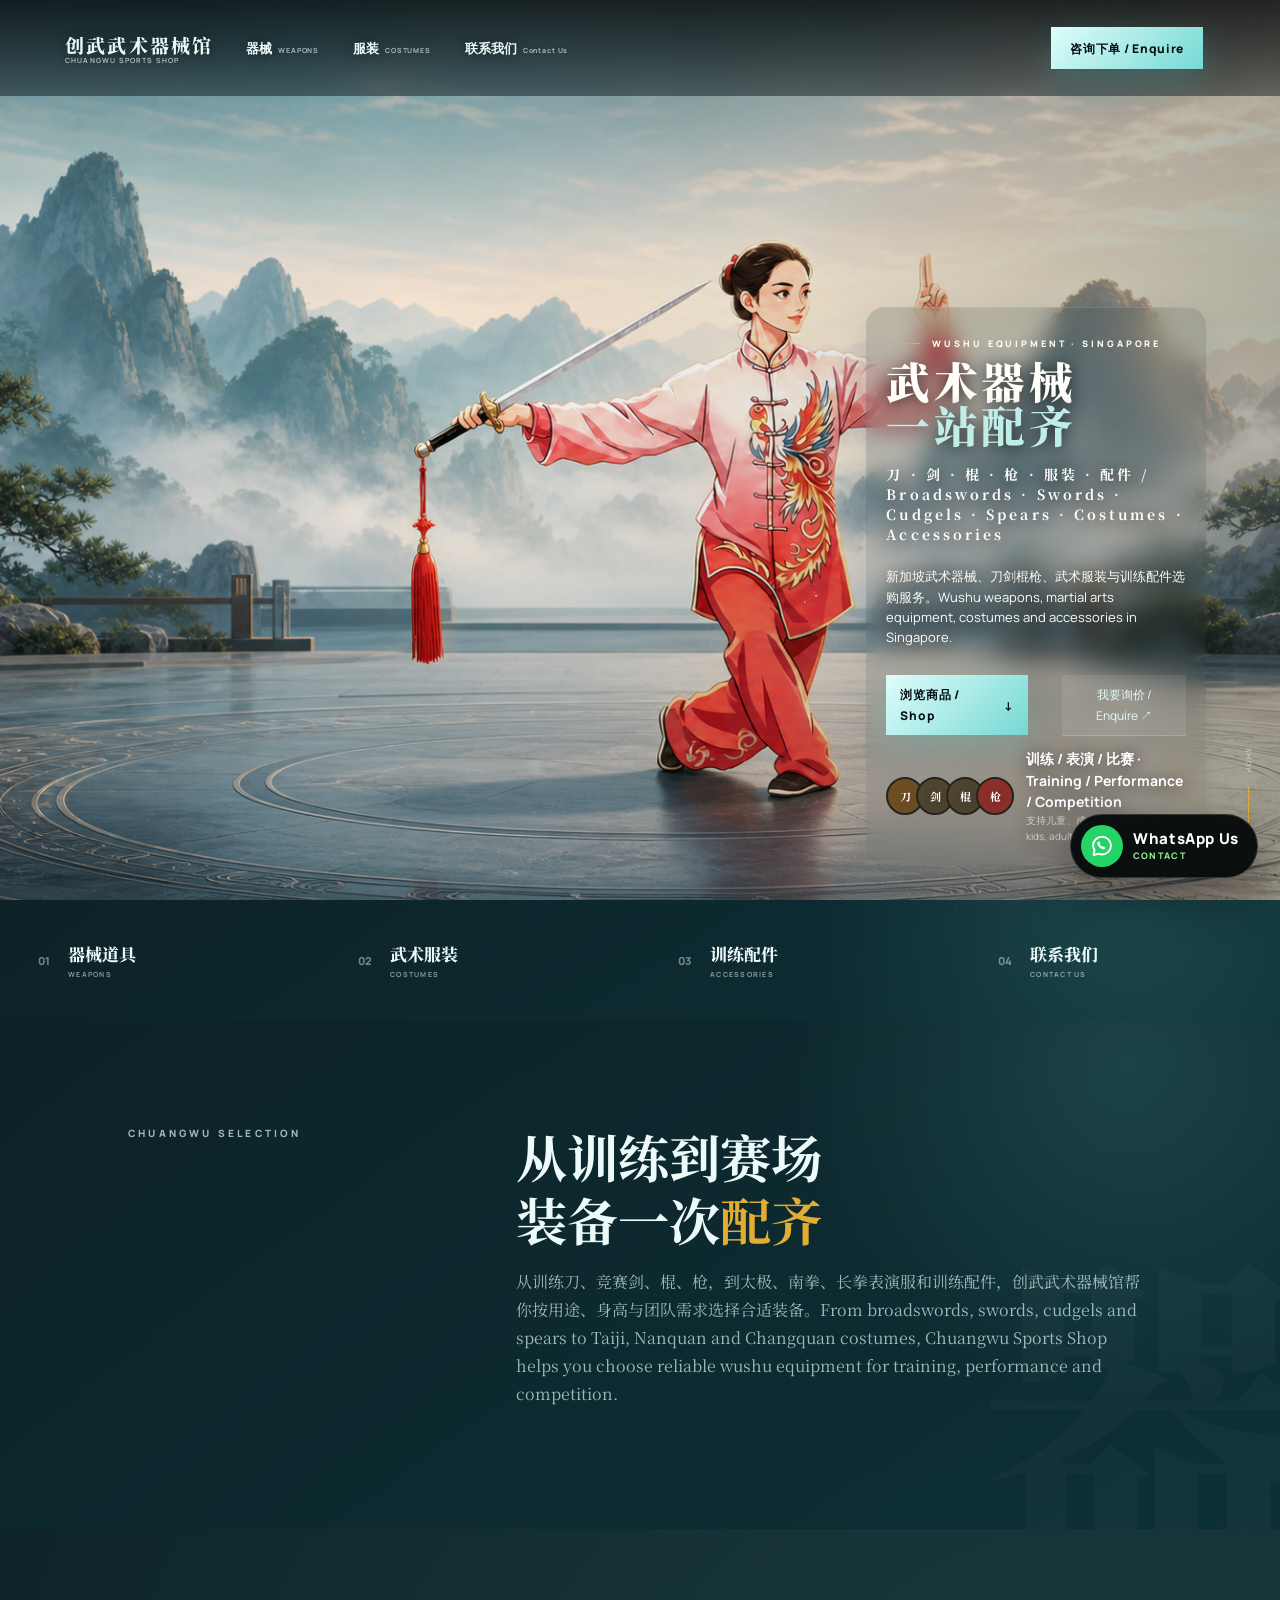
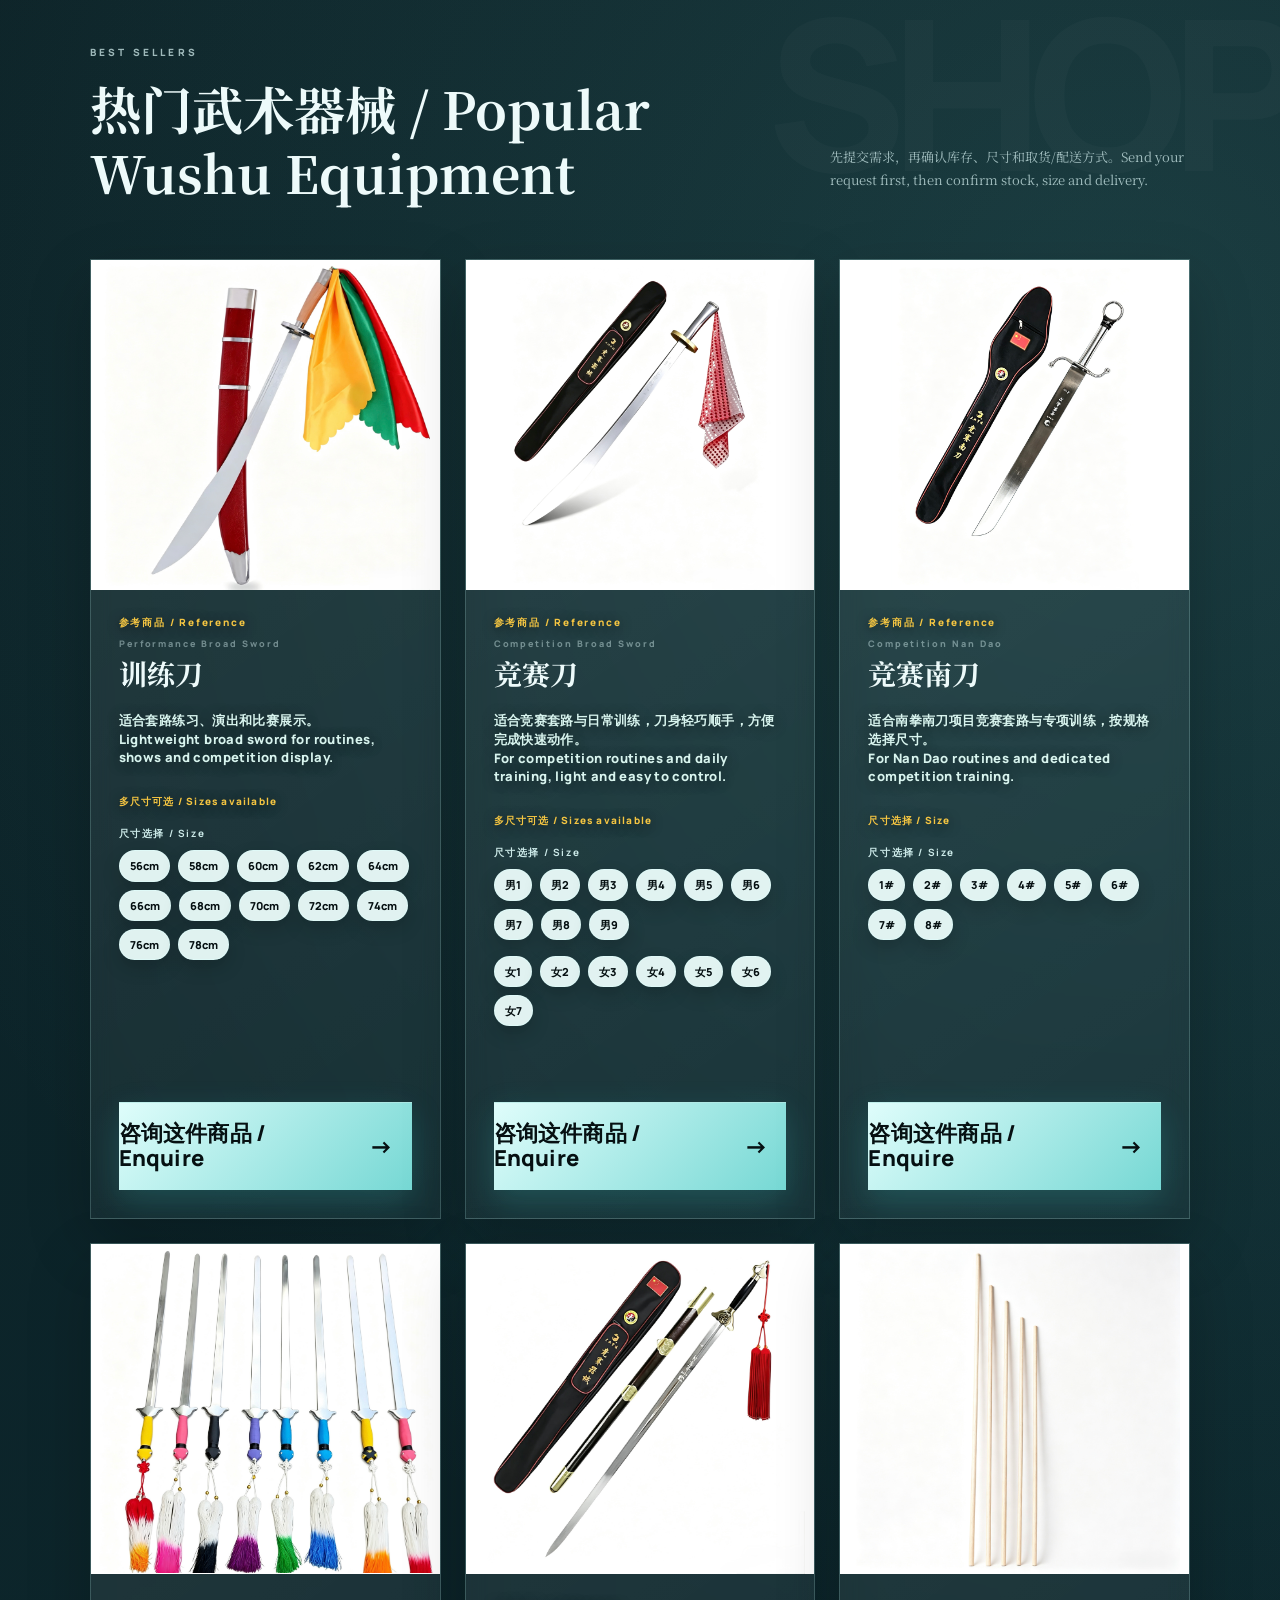
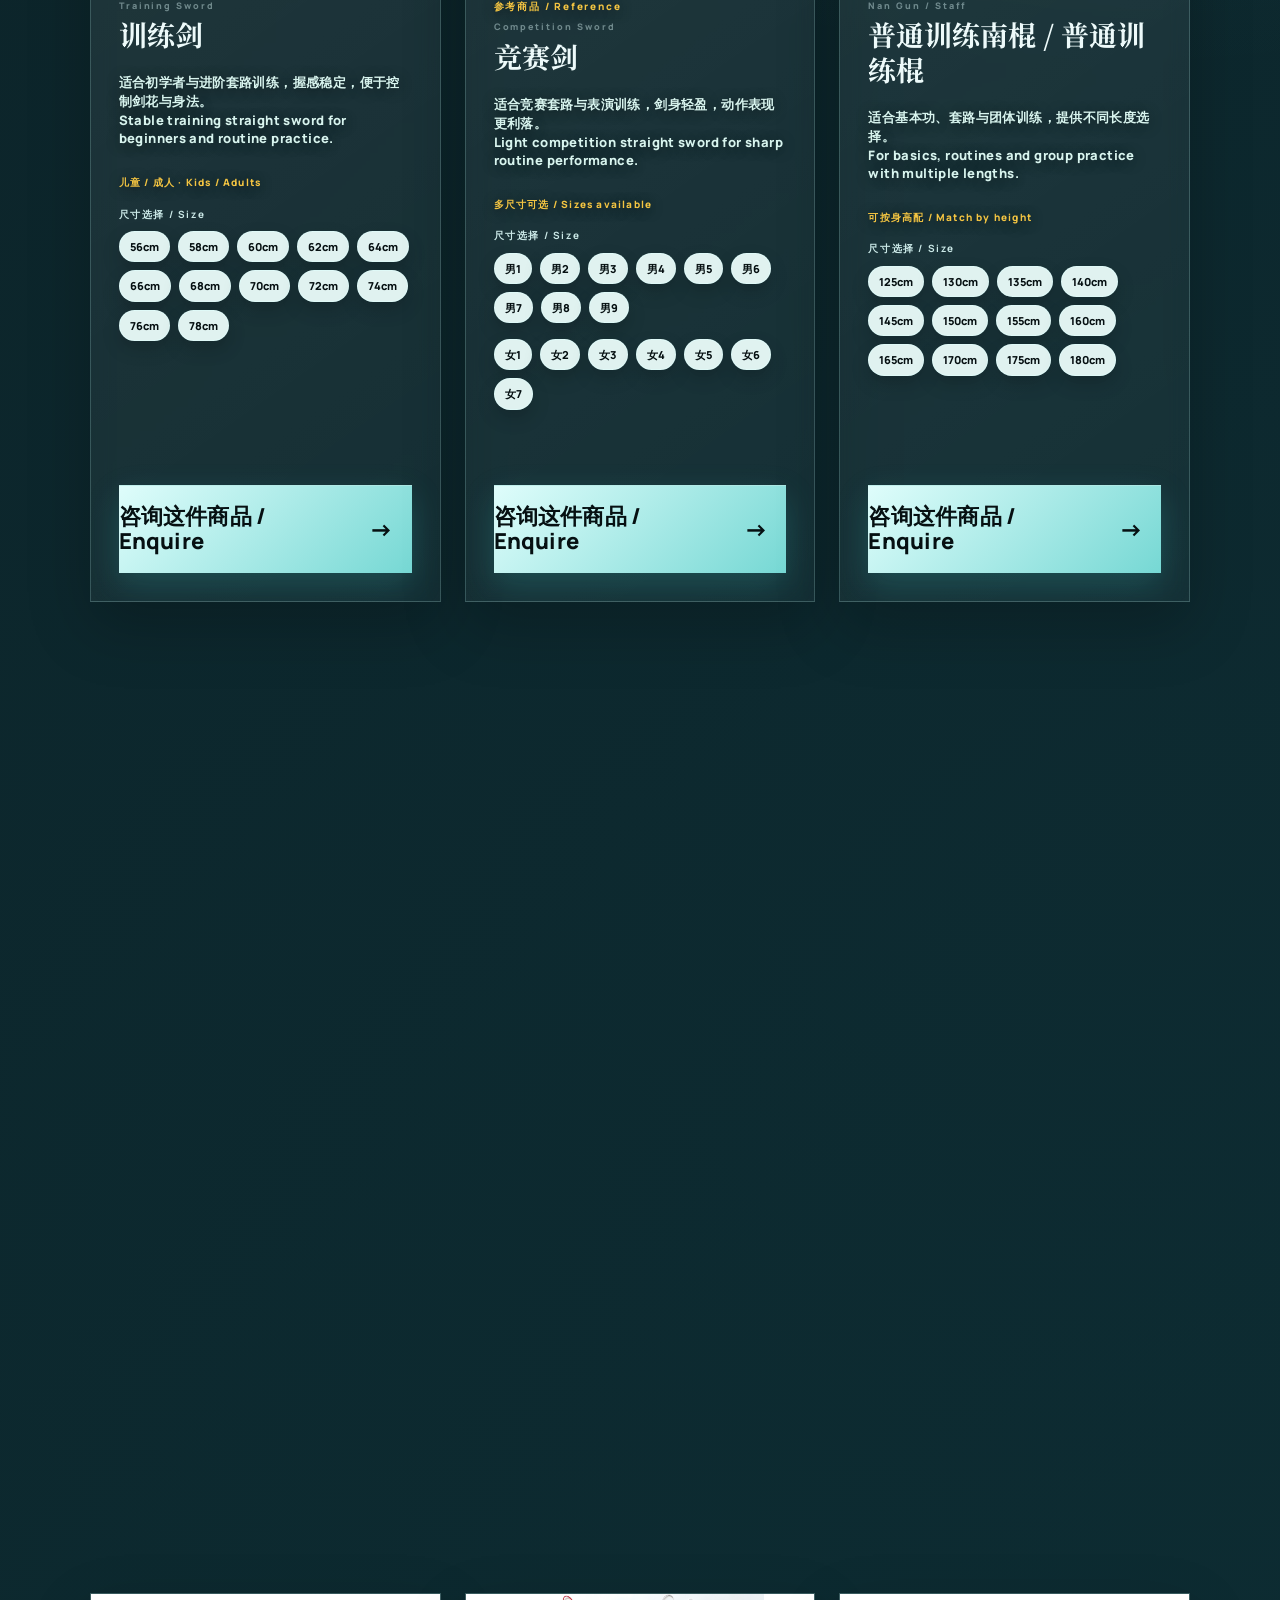
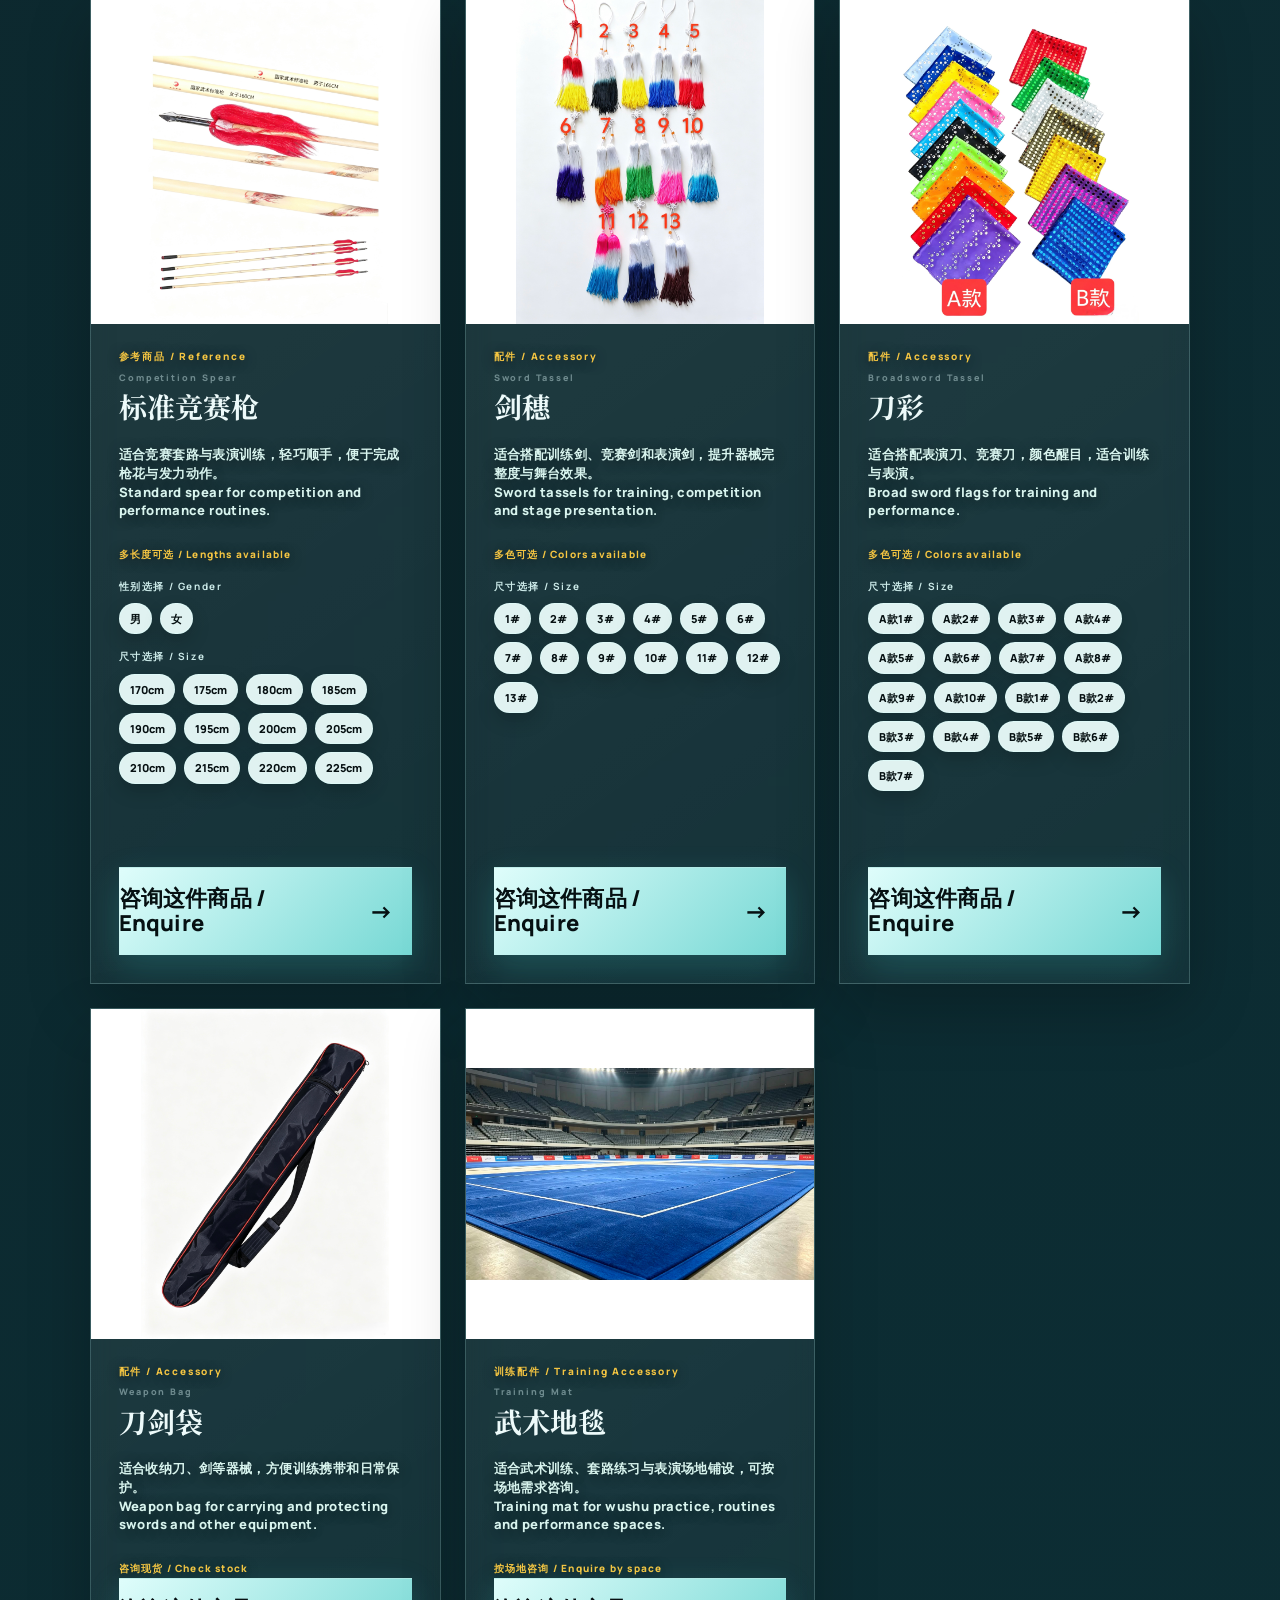
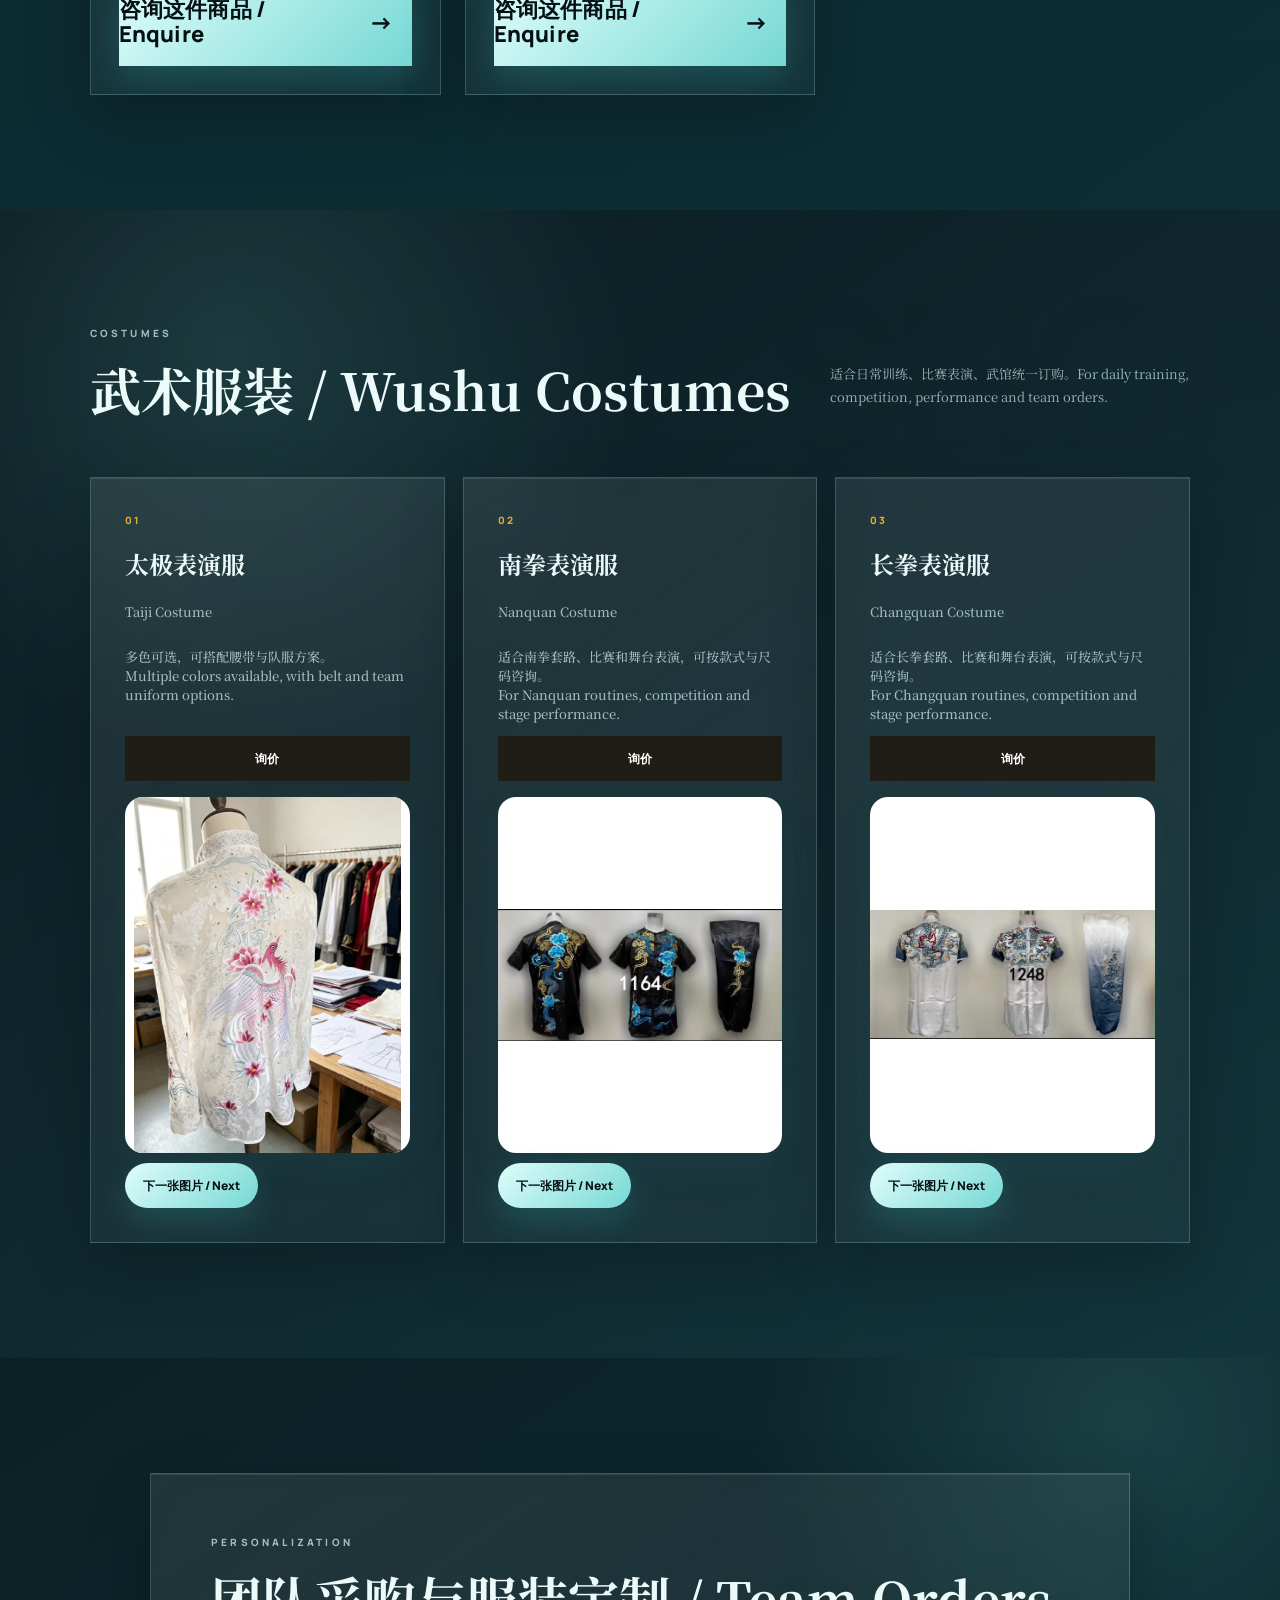
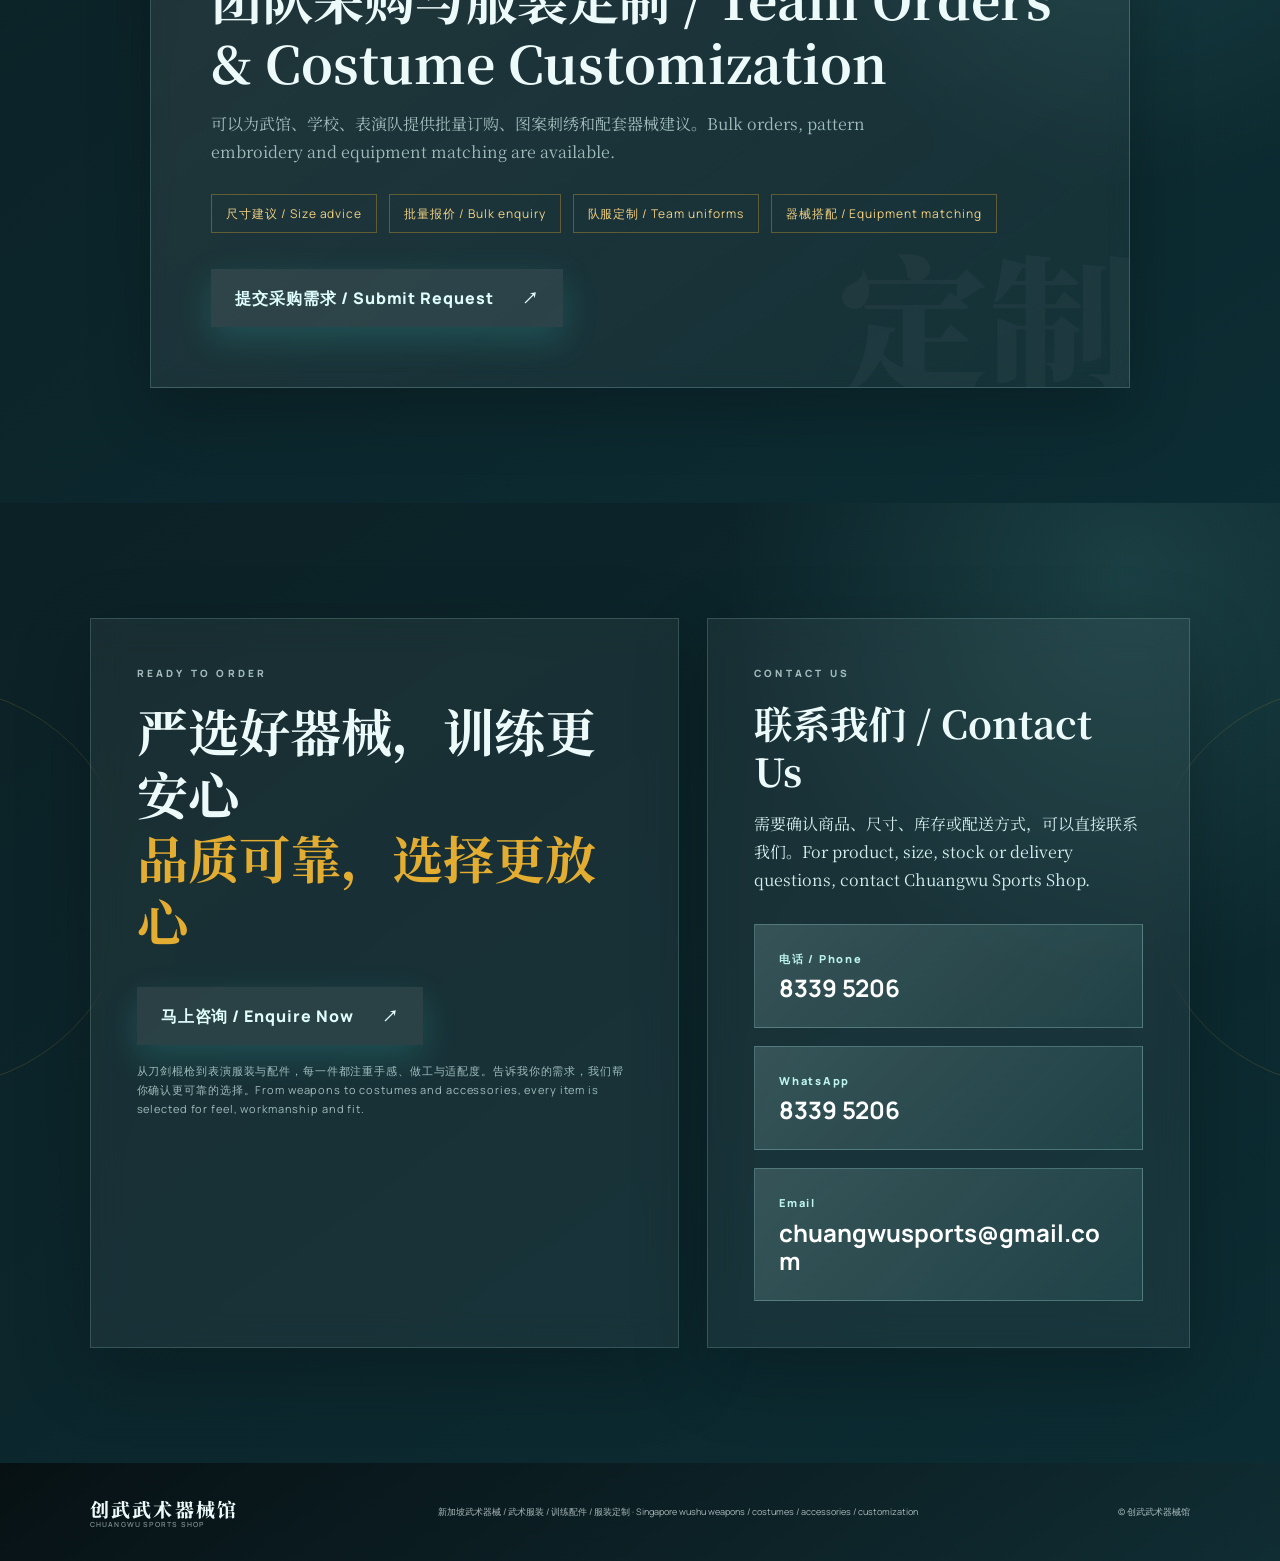
==== commit 1333cbcf: "Add files via upload" ====
--- a/index.html
+++ b/index.html
@@ -863,6 +863,10 @@
           <div class="contact-links">
             <a href="tel:+6583395206">
               <span>电话 / Phone</span>
+              <strong>8339 5206</strong>
+            </a>
+            <a href="https://wa.me/6583395206" target="_blank" rel="noopener">
+              <span>WhatsApp</span>
               <strong>8339 5206</strong>
             </a>
             <a href="mailto:chuangwusports@gmail.com">
--- a/styles.css
+++ b/styles.css
@@ -5,14 +5,17 @@
 .hero{position:relative;overflow:hidden}.hero-shop{min-height:780px;height:100vh;color:#fff;padding:130px clamp(24px,7vw,112px) 70px;display:grid;grid-template-columns:minmax(0,1.02fr) minmax(360px,.78fr);gap:60px;align-items:center;background:radial-gradient(circle at 78% 35%,rgba(227,173,49,.22),transparent 30%),linear-gradient(105deg,rgba(8,8,7,.96) 0%,rgba(27,24,18,.9) 43%,rgba(87,48,26,.35) 100%),url('assets/taichi-hero.png');background-size:cover;background-position:center}.hero-shop:before{content:"";position:absolute;inset:auto 0 0;width:100%;height:34px;background:linear-gradient(135deg,transparent 16px,#2b211f 0) 0 0/32px 34px repeat-x}.hero-copy{max-width:690px;z-index:2}.eyebrow,.section-kicker{font-size:10px;letter-spacing:.32em;font-weight:800}.eyebrow{display:flex;align-items:center;gap:12px;color:#f4d27e}.eyebrow span{width:34px;height:1px;background:var(--gold)}h1{font-size:clamp(56px,7vw,106px);font-weight:900;line-height:1.04;letter-spacing:.08em;text-shadow:0 5px 28px rgba(0,0,0,.48)}h1 em{color:#fff}.hero-slogan{font:700 clamp(17px,1.7vw,24px) var(--serif);letter-spacing:.22em;color:var(--gold);margin:18px 0 0}.hero-text{max-width:575px;margin:22px 0 28px;color:rgba(255,255,255,.82)}.hero-actions{display:flex;align-items:center;gap:34px}.text-link{background:none;border:0;text-decoration:none;font-size:13px;border-bottom:1px solid rgba(255,255,255,.7);padding:9px 0;color:#fff}.hero-proof{display:flex;align-items:center;margin-top:34px}.avatars{display:flex}.avatars b{width:38px;height:38px;display:grid;place-items:center;border-radius:50%;background:#4f4531;color:white;border:2px solid #25251f;margin-left:-8px;font:700 11px var(--serif)}.avatars b:first-child{margin-left:0;background:#6f4e24}.avatars b:last-child{background:#8d3129}.hero-proof p{font-size:10px;line-height:1.55;margin:0 0 0 12px;color:#fff}.hero-proof strong{font-size:14px}.hero-proof span{color:rgba(255,255,255,.64)}.hero-seal{position:absolute;right:6vw;bottom:70px;border:2px solid rgba(255,255,255,.65);color:#fff;padding:9px 11px;font:700 17px var(--serif);letter-spacing:.15em}.hero-scroll{position:absolute;right:2vw;bottom:68px;writing-mode:vertical-rl;font-size:7px;letter-spacing:.3em;color:rgba(255,255,255,.65)}.hero-scroll span{display:inline-block;height:45px;width:1px;background:var(--gold);margin-top:10px}
 .weapon-showcase{height:min(66vh,620px);min-height:460px;position:relative;z-index:1;border:1px solid rgba(227,173,49,.22);background:linear-gradient(145deg,rgba(255,255,255,.08),rgba(255,255,255,.02));box-shadow:0 30px 80px rgba(0,0,0,.32);overflow:hidden}.weapon-showcase:before{content:"";position:absolute;inset:30px;border:1px solid rgba(227,173,49,.16)}.weapon-card{position:absolute;left:36px;bottom:34px;z-index:3;background:var(--gold);color:#1f1b13;padding:28px 30px;width:min(310px,calc(100% - 72px));box-shadow:0 18px 45px rgba(0,0,0,.3)}.weapon-card span,.product-en{font-size:9px;letter-spacing:.22em;font-weight:800;opacity:.62}.weapon-card h2{font-size:42px}.weapon-card p{margin:4px 0 0;font-weight:800}.blade{position:absolute;background:linear-gradient(90deg,#f2f2ed,#a79d87 58%,#f7efe0);box-shadow:0 16px 38px rgba(0,0,0,.35);transform-origin:center}.blade:before{content:"";position:absolute;width:42px;height:17px;background:#1f1b15;border:4px solid var(--gold);left:-28px;top:50%;transform:translateY(-50%);border-radius:30px}.blade:after{content:"";position:absolute;right:-22px;top:50%;transform:translateY(-50%);width:0;height:0;border-top:12px solid transparent;border-bottom:12px solid transparent;border-left:24px solid #f1eee4}.blade-one{width:480px;height:24px;right:-54px;top:130px;transform:rotate(-23deg)}.blade-two{width:420px;height:18px;right:20px;top:280px;transform:rotate(19deg);opacity:.9}.blade-three{width:355px;height:16px;right:120px;bottom:115px;transform:rotate(-36deg);opacity:.75}
 .shop-categories{display:grid;grid-template-columns:repeat(4,1fr);background:var(--gold);color:#222}.shop-categories a{min-height:120px;padding:30px clamp(18px,3vw,38px);border-right:1px solid rgba(32,32,30,.2);display:flex;align-items:center;gap:18px;text-decoration:none}.shop-categories a:last-child{border:0}.shop-categories strong{font:800 11px var(--sans);opacity:.45}.shop-categories span{font:800 17px var(--serif)}.shop-categories small{display:block;font:700 7px var(--sans);letter-spacing:.18em;margin-top:4px;opacity:.55}
+.contact-section{background:linear-gradient(135deg,#102f31,#071515);color:var(--white);padding:85px clamp(24px,7vw,112px)}.contact-card{max-width:980px;margin:auto;border:1px solid rgba(188,242,237,.18);background:rgba(255,255,255,.055);backdrop-filter:blur(16px);padding:46px;box-shadow:0 24px 70px rgba(0,0,0,.22)}.contact-card h2{font-size:clamp(32px,4vw,52px)}.contact-card>p:not(.section-kicker){max-width:620px;color:#d6eeee;font-family:var(--serif)}.contact-links{display:grid;grid-template-columns:repeat(2,1fr);gap:18px;margin-top:30px}.contact-links a{display:flex;flex-direction:column;gap:6px;text-decoration:none;background:linear-gradient(135deg,rgba(213,255,250,.16),rgba(115,219,211,.08));border:1px solid rgba(178,244,238,.26);padding:24px;color:#fff}.contact-links span{font-size:11px;letter-spacing:.16em;color:#bdf4ee;font-weight:800}.contact-links strong{font-size:24px;line-height:1.2;word-break:break-word}
 .philosophy{background:#2b211f;color:var(--white);padding:105px clamp(24px,10vw,160px);display:grid;grid-template-columns:1fr 2fr;gap:70px;position:relative;overflow:hidden}.philosophy:after{content:"器";position:absolute;right:-30px;bottom:-105px;font:900 330px var(--serif);color:rgba(255,255,255,.025)}.section-kicker{color:var(--gold);margin:0 0 16px}.philosophy h2,.section-heading h2,.service h2,.cta h2,.dialog-intro h2,.success-state h2{font-size:clamp(32px,4vw,55px)}.philosophy p:last-child{color:#c6bda8;max-width:720px;font-family:var(--serif)}
 .section{padding:115px clamp(24px,7vw,112px)}.section-heading{display:flex;justify-content:space-between;align-items:flex-end;margin-bottom:55px}.section-heading>p{max-width:360px;color:#81796a;font-family:var(--serif);font-size:13px}.products{background:#272522;color:#fff;position:relative;overflow:hidden}.products:before{content:"SHOP";position:absolute;right:-10px;top:18px;font:900 210px var(--sans);color:rgba(255,255,255,.025);letter-spacing:-.08em}.products .section-heading>p{color:#aaa28f}.product-grid{display:grid;grid-template-columns:repeat(3,1fr);gap:24px}.product-card{background:#e5ad2e;color:#201f1b;min-height:590px;display:flex;flex-direction:column;position:relative;overflow:hidden;box-shadow:0 16px 42px rgba(0,0,0,.2);transition:.3s}.product-card:hover{transform:translateY(-8px);box-shadow:0 24px 64px rgba(0,0,0,.35)}.product-card.featured{background:#f0bf49}.product-art{height:285px;position:relative;background:linear-gradient(135deg,#211e18,#4b3520)}.product-art:after{content:"";position:absolute;inset:0;background:radial-gradient(circle at 50% 60%,rgba(227,173,49,.25),transparent 34%)}.art-broadsword:before,.art-straightsword:before,.art-staff:before{content:"";position:absolute;left:50%;top:50%;transform:translate(-50%,-50%) rotate(-26deg);height:22px;width:82%;background:linear-gradient(90deg,#2a2117 0 9%,var(--gold) 9% 16%,#f4f1e8 16% 92%,transparent 92%);border-radius:20px;z-index:2}.art-broadsword:before{height:30px;clip-path:polygon(0 32%,10% 32%,14% 0,90% 0,100% 50%,90% 100%,14% 100%,10% 68%,0 68%)}.art-straightsword:before{height:18px;clip-path:polygon(0 35%,11% 35%,14% 0,92% 0,100% 50%,92% 100%,14% 100%,11% 65%,0 65%)}.art-staff:before{height:18px;background:linear-gradient(90deg,#704315,#d99231,#6a3e14);border-radius:12px}.tag{font-size:10px!important;color:#f4c542!important;letter-spacing:.18em;margin:24px 28px 0!important;font-weight:950!important;background:transparent!important;border:0!important;border-radius:0!important;padding:0!important;opacity:1!important;box-shadow:none!important;text-shadow:0 2px 12px rgba(0,0,0,.58)!important}.product-en,.product-card h3,.product-card>p:not(.tag,.product-en),.price-row,.product-card .card-link{margin-left:28px;margin-right:28px}.product-en{color:rgba(32,31,27,.6);margin-top:24px;margin-bottom:0}.tag+.product-en{margin-top:4px}.product-card h3{font-size:28px;margin-top:4px;margin-bottom:8px}.product-card>p:not(.tag,.product-en){color:#4a3b18;font:500 13px var(--serif)}.price-row{margin-top:14px!important;margin-left:28px!important;margin-right:28px!important;padding-left:0!important;padding-right:0!important;display:block!important;text-align:left!important;gap:18px}.price-row strong{font-size:20px}.price-row span{display:block!important;margin-left:0!important;font-size:10px!important;letter-spacing:.12em!important;color:#f4c542!important;font-weight:950!important;background:transparent!important;border:0!important;border-radius:0!important;padding:0!important;opacity:1!important;box-shadow:none!important;text-shadow:0 2px 12px rgba(0,0,0,.58)!important}.size-options{margin-bottom:2cm!important}.product-card .card-link{margin-top:auto!important;justify-content:flex-start!important;align-items:center!important;position:relative;font-family:var(--sans)!important;font-size:22px!important;font-weight:950!important;line-height:1.15!important;text-align:left!important;letter-spacing:.01em!important;min-height:64px!important;padding:18px 56px 18px 0!important}.product-card .card-link span{position:absolute;right:18px;font-size:24px!important;line-height:1!important}.card-link{margin-top:auto;margin-bottom:28px;background:none;border:0;border-top:1px solid rgba(32,31,27,.45);padding:16px 0 0;text-align:left;display:flex;justify-content:space-between;font-size:12px;font-weight:800}
 .pale{background:var(--paper);color:var(--ink)}.pale:before{color:rgba(32,29,23,.035)}.catalog-list{display:grid;grid-template-columns:repeat(3,1fr);gap:18px}.catalog-list article{background:#fffaf0;border:1px solid rgba(32,29,23,.1);padding:34px;min-height:270px;display:flex;flex-direction:column}.catalog-list span{font-size:10px;letter-spacing:.2em;color:var(--gold);font-weight:800}.catalog-list h3{font-size:24px;margin:20px 0 10px}.catalog-list p{font:500 13px var(--serif);color:#6f6656}.catalog-list button{margin-top:auto;border:0;background:var(--ink);color:#fff;padding:12px 18px;font-size:12px;font-weight:800}
 .service{background:#1b1a17;color:#fff}.service-card{max-width:980px;margin:auto;background:linear-gradient(135deg,#302a20,#1d1b17);border:1px solid rgba(227,173,49,.2);padding:60px;position:relative;overflow:hidden}.service-card:after{content:"定制";position:absolute;right:-10px;bottom:-38px;font:900 150px var(--serif);color:rgba(255,255,255,.035)}.service-card p:not(.section-kicker){max-width:690px;color:#cec4ad;font-family:var(--serif)}.service-points{display:flex;gap:12px;flex-wrap:wrap;margin:28px 0 36px}.service-points span{border:1px solid rgba(227,173,49,.35);color:#f3d082;padding:8px 14px;font-size:12px;letter-spacing:.08em}
-.cta{background:#2b211f;color:var(--white);text-align:center;position:relative;overflow:hidden}.cta:before,.cta:after{content:"";position:absolute;width:400px;height:400px;border:1px solid rgba(226,172,47,.16);border-radius:50%;top:40%;transform:translateY(-50%)}.cta:before{left:-270px}.cta:after{right:-270px}.cta .button{margin:40px 0 10px}.cta>p:last-child{font-size:9px;color:#a49a82;letter-spacing:.12em}
+.cta{background:#2b211f;color:var(--white);text-align:left;position:relative;overflow:hidden}.cta:before,.cta:after{content:"";position:absolute;width:400px;height:400px;border:1px solid rgba(226,172,47,.16);border-radius:50%;top:40%;transform:translateY(-50%)}.cta:before{left:-270px}.cta:after{right:-270px}.cta-wrap{max-width:1180px;margin:auto;display:grid;grid-template-columns:1fr minmax(320px,.82fr);gap:28px;align-items:stretch;position:relative;z-index:1}.cta-main,.cta .contact-card{background:rgba(255,255,255,.055);border:1px solid rgba(188,242,237,.18);backdrop-filter:blur(16px);padding:46px;box-shadow:0 24px 70px rgba(0,0,0,.22)}.cta-main .button{margin:34px 0 16px}.cta-note{font-size:11px;color:#c9dad8!important;letter-spacing:.08em;max-width:620px;margin:0}.contact-card-compact{max-width:none;margin:0}.contact-card-compact h2{font-size:clamp(28px,3vw,42px)}.contact-card-compact .contact-links{grid-template-columns:1fr}.cta .contact-card>p:not(.section-kicker){color:#d6eeee!important}
 footer{background:#141310;color:#8b8373;padding:32px clamp(24px,7vw,112px);display:flex;align-items:center;justify-content:space-between;font-size:9px}.brand-light{color:#e4e0d3}.brand-light .brand-mark{background:linear-gradient(90deg,#e3ad31 50%,transparent 50%)}
 .order-dialog{width:min(900px,calc(100% - 28px));max-height:90vh;padding:0;border:0;background:var(--paper);color:var(--ink);box-shadow:0 35px 100px rgba(7,25,20,.35);overflow:auto;position:relative}.order-dialog::backdrop{background:rgba(10,10,8,.72);backdrop-filter:blur(5px)}.dialog-close{position:absolute;z-index:5;right:18px;top:12px;border:0;background:none;font-size:32px;font-weight:200}.order-dialog[open]{display:grid;grid-template-columns:.78fr 1.22fr}.dialog-intro{background:#24211c;color:var(--white);padding:65px 42px}.dialog-intro h2{font-size:42px}.dialog-intro>p:not(.section-kicker){font:400 12px var(--serif);color:#c8bca4;margin-top:22px}.dialog-intro blockquote{font:500 15px var(--serif);color:#f1c35a;margin:95px 0 0}.order-dialog form{padding:55px 48px;display:flex;flex-direction:column;gap:17px}.order-dialog label{font-size:10px;letter-spacing:.08em;font-weight:700}.order-dialog input,.order-dialog select,.order-dialog textarea{width:100%;display:block;margin-top:7px;border:0;border-bottom:1px solid #b5a98f;background:transparent;padding:9px 2px;border-radius:0;outline:0;color:var(--ink);font-size:13px}.order-dialog input:focus,.order-dialog select:focus,.order-dialog textarea:focus{border-color:var(--gold)}.form-row{display:grid;grid-template-columns:1fr 1fr;gap:20px}.consent{display:flex!important;align-items:center;font-weight:400!important;color:#6f6656;letter-spacing:0!important}.consent input{width:auto!important;margin:0 8px 0 0!important}.submit-button{width:100%;margin-top:4px}.success-state{grid-column:1/-1;text-align:center;padding:80px 40px}.success-mark{width:65px;height:65px;border-radius:50%;border:1px solid var(--gold);color:var(--gold);display:grid;place-items:center;margin:auto;font-size:25px}.success-state h2{margin:5px 0 16px}.success-state>p:not(.section-kicker){max-width:420px;margin:0 auto 30px;color:#706754;font-family:var(--serif)}
 .reveal{opacity:0;transform:translateY(22px);transition:opacity .8s ease,transform .8s ease}.reveal.visible{opacity:1;transform:none}
-@media(max-width:900px){.site-header{height:78px}.site-header nav{display:none}.hero-shop{height:auto;min-height:900px;grid-template-columns:1fr;align-items:end;padding-top:130px}.weapon-showcase{height:520px;min-height:520px}.shop-categories{grid-template-columns:1fr 1fr}.shop-categories a:nth-child(2){border-right:0}.philosophy{grid-template-columns:1fr;gap:28px}.product-grid,.catalog-list{grid-template-columns:1fr}.product-card{min-height:560px}.section-heading{align-items:flex-start;gap:20px;flex-direction:column}.order-dialog[open]{grid-template-columns:1fr}.dialog-intro{display:none}footer{gap:20px;flex-wrap:wrap}}
-@media(max-width:560px){.site-header{height:74px;padding-inline:18px}.site-header>.button{display:none}.brand{font-size:16px}.brand-mark{width:32px;height:32px}.hero-shop{min-height:860px;padding:150px 20px 70px;gap:30px;background-position:65% center}.hero h1{font-size:46px}.hero-slogan{font-size:14px}.hero-text{font-size:13px}.hero-actions{gap:16px;align-items:flex-start;flex-direction:column}.hero .button{padding-inline:18px;gap:16px}.hero-proof{display:none}.weapon-showcase{height:360px;min-height:360px}.weapon-card{left:20px;bottom:20px;width:calc(100% - 40px);padding:20px}.weapon-card h2{font-size:34px}.blade-one{width:330px;right:-80px;top:90px}.blade-two{width:300px;right:-28px;top:175px}.blade-three{width:245px;right:50px;bottom:98px}.hero-seal{right:20px;bottom:35px}.hero-scroll{display:none}.shop-categories{grid-template-columns:1fr 1fr}.shop-categories a{padding:22px 16px;min-height:100px}.shop-categories span{font-size:14px}.section{padding:82px 20px}.philosophy{padding:75px 24px}.philosophy h2,.section-heading h2,.service h2,.cta h2{font-size:34px}.product-art{height:230px}.product-card{min-height:535px}.service-card{padding:38px 24px}.order-dialog form{padding:55px 24px 32px}.form-row{grid-template-columns:1fr}.order-dialog{max-height:94vh}.dialog-close{position:absolute;top:9px;right:9px;width:38px;height:38px;display:grid;place-items:center;border-radius:50%;background:#fff;color:#222;box-shadow:0 4px 18px rgba(0,0,0,.18);line-height:1}footer{padding:30px 20px}footer .brand{width:100%}}
+@media(max-width:900px){.site-header{height:78px}.site-header nav{display:none}.hero-shop{height:auto;min-height:900px;grid-template-columns:1fr;align-items:end;padding-top:130px}.weapon-showcase{height:520px;min-height:520px}.shop-categories{grid-template-columns:1fr 1fr}.shop-categories a:nth-child(2){border-right:0}.philosophy{grid-template-columns:1fr;gap:28px}.product-grid,.catalog-list{grid-template-columns:1fr}.product-card{min-height:560px}.section-heading{align-items:flex-start;gap:20px;flex-direction:column}.cta-wrap{grid-template-columns:1fr}.order-dialog[open]{grid-template-columns:1fr}.dialog-intro{display:none}footer{gap:20px;flex-wrap:wrap}}
+@media(max-width:560px){.site-header{height:74px;padding-inline:18px}.site-header>.button{display:none}.brand{font-size:16px}.brand-mark{width:32px;height:32px}.hero-shop{min-height:860px;padding:150px 20px 70px;gap:30px;background-position:65% center}.hero h1{font-size:46px}.hero-slogan{font-size:14px}.hero-text{font-size:13px}.hero-actions{gap:16px;align-items:flex-start;flex-direction:column}.hero .button{padding-inline:18px;gap:16px}.hero-proof{display:none}.weapon-showcase{height:360px;min-height:360px}.weapon-card{left:20px;bottom:20px;width:calc(100% - 40px);padding:20px}.weapon-card h2{font-size:34px}.blade-one{width:330px;right:-80px;top:90px}.blade-two{width:300px;right:-28px;top:175px}.blade-three{width:245px;right:50px;bottom:98px}.hero-seal{right:20px;bottom:35px}.hero-scroll{display:none}.shop-categories{grid-template-columns:1fr 1fr}.shop-categories a{padding:22px 16px;min-height:100px}.shop-categories span{font-size:14px}.contact-section{padding:72px 20px}.contact-card{padding:30px 22px}.contact-links{grid-template-columns:1fr}.contact-links strong{font-size:20px}.cta-main,.cta .contact-card{padding:30px 22px}.section{padding:82px 20px}.philosophy{padding:75px 24px}.philosophy h2,.section-heading h2,.service h2,.cta h2{font-size:34px}.product-art{height:230px}.product-card{min-height:535px}.service-card{padding:38px 24px}.order-dialog form{padding:55px 24px 32px}.form-row{grid-template-columns:1fr}.order-dialog{max-height:94vh}.dialog-close{position:absolute;top:9px;right:9px;width:38px;height:38px;display:grid;place-items:center;border-radius:50%;background:#fff;color:#222;box-shadow:0 4px 18px rgba(0,0,0,.18);line-height:1}footer{padding:30px 20px}footer .brand{width:100%}}
 @media(prefers-reduced-motion:reduce){html{scroll-behavior:auto}.reveal{opacity:1;transform:none;transition:none}.button,.product-card{transition:none}}
+
+.whatsapp-float{position:fixed;right:22px;bottom:calc(22px + env(safe-area-inset-bottom));z-index:90;display:flex;align-items:center;gap:10px;padding:10px 18px 10px 10px;color:#fff;text-decoration:none;background:rgba(4,8,8,.94);border:1px solid rgba(255,255,255,.16);border-radius:999px;box-shadow:0 18px 46px rgba(0,0,0,.38);letter-spacing:.04em;backdrop-filter:blur(14px);transition:transform .22s ease,box-shadow .22s ease}.whatsapp-float:hover{transform:translateY(-2px);box-shadow:0 22px 56px rgba(0,0,0,.48)}.whatsapp-badge{width:42px;height:42px;display:grid;place-items:center;border-radius:50%;background:#25d366;color:#fff}.whatsapp-badge svg{width:26px;height:26px;display:block}.whatsapp-copy{display:flex;flex-direction:column;line-height:1.1}.whatsapp-copy strong{font-size:15px;font-weight:950}.whatsapp-copy small{margin-top:4px;color:#89f18d;font-size:9px;font-weight:900;letter-spacing:.14em;text-transform:uppercase}@media(max-width:560px){.whatsapp-float{right:14px;bottom:calc(18px + env(safe-area-inset-bottom));padding:8px 13px 8px 8px}.whatsapp-badge{width:36px;height:36px}.whatsapp-badge svg{width:22px;height:22px}.whatsapp-copy strong{font-size:13px}.whatsapp-copy small{font-size:8px}}
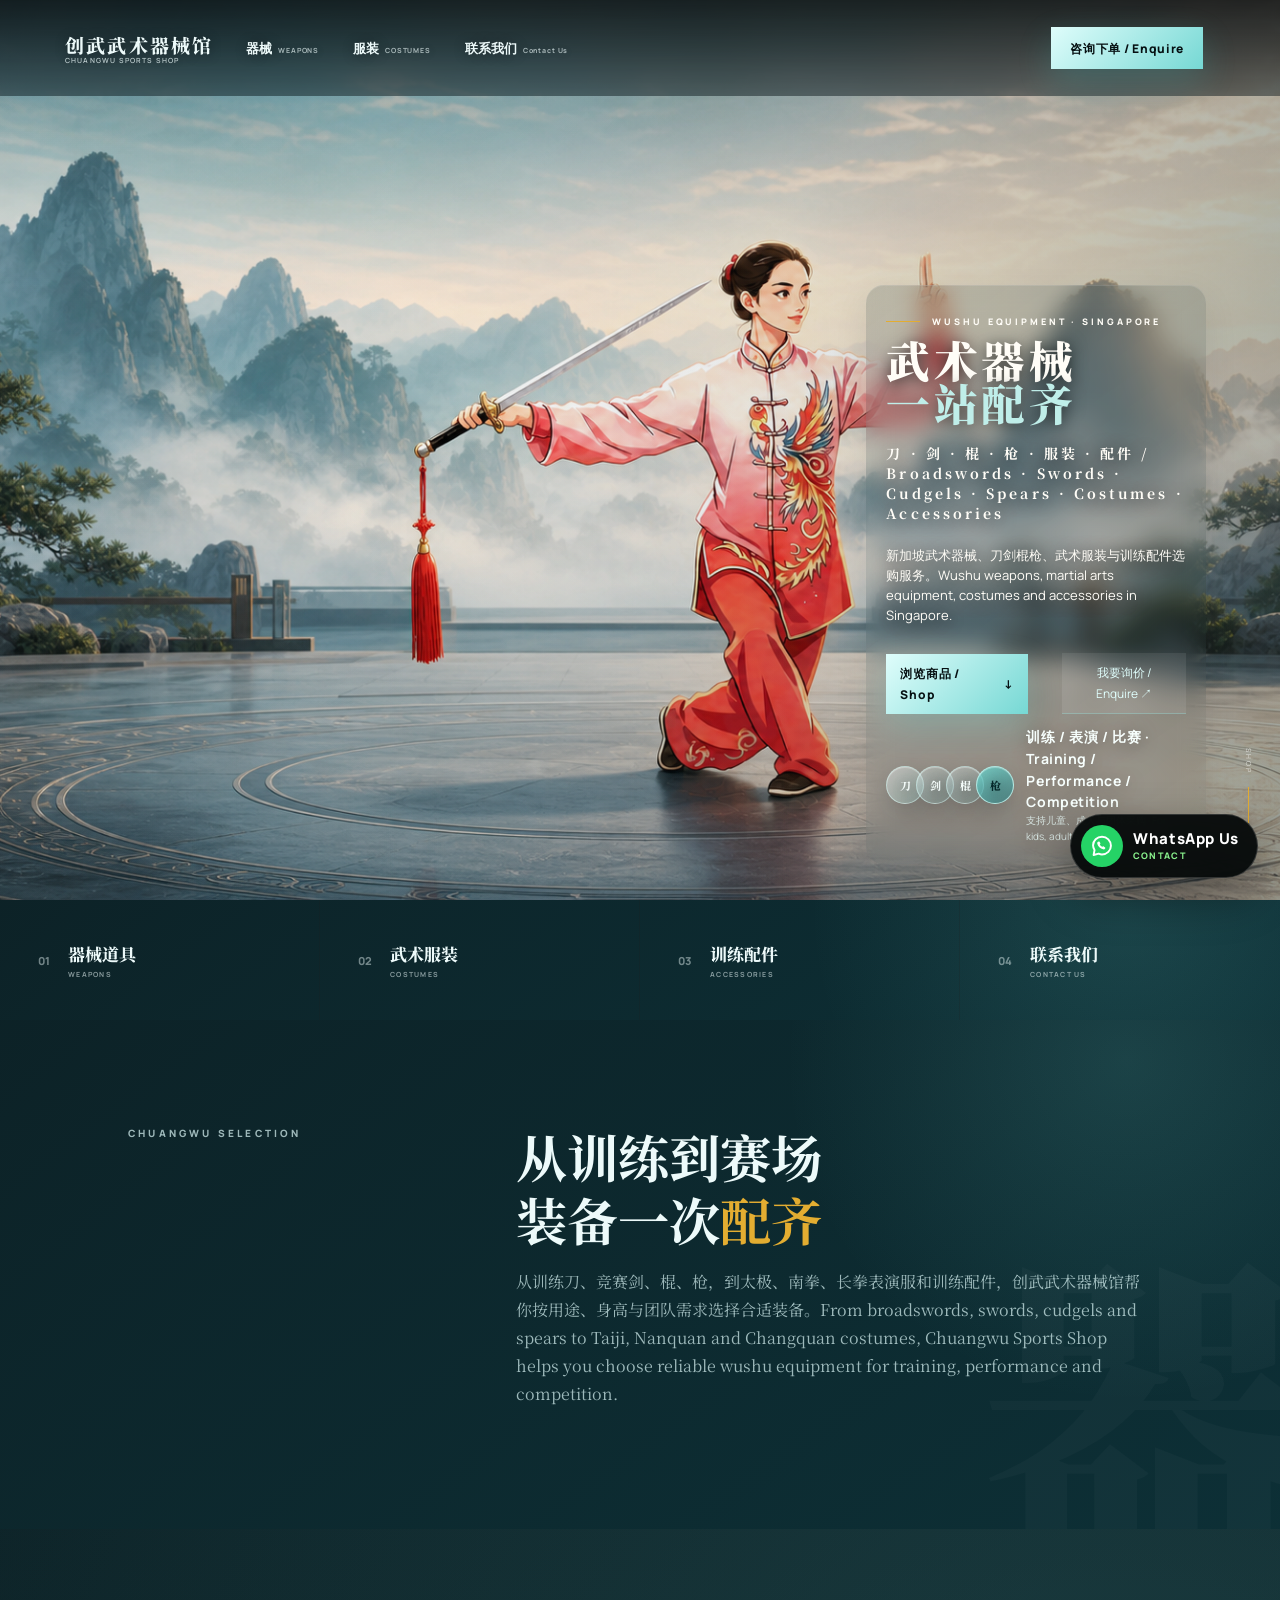
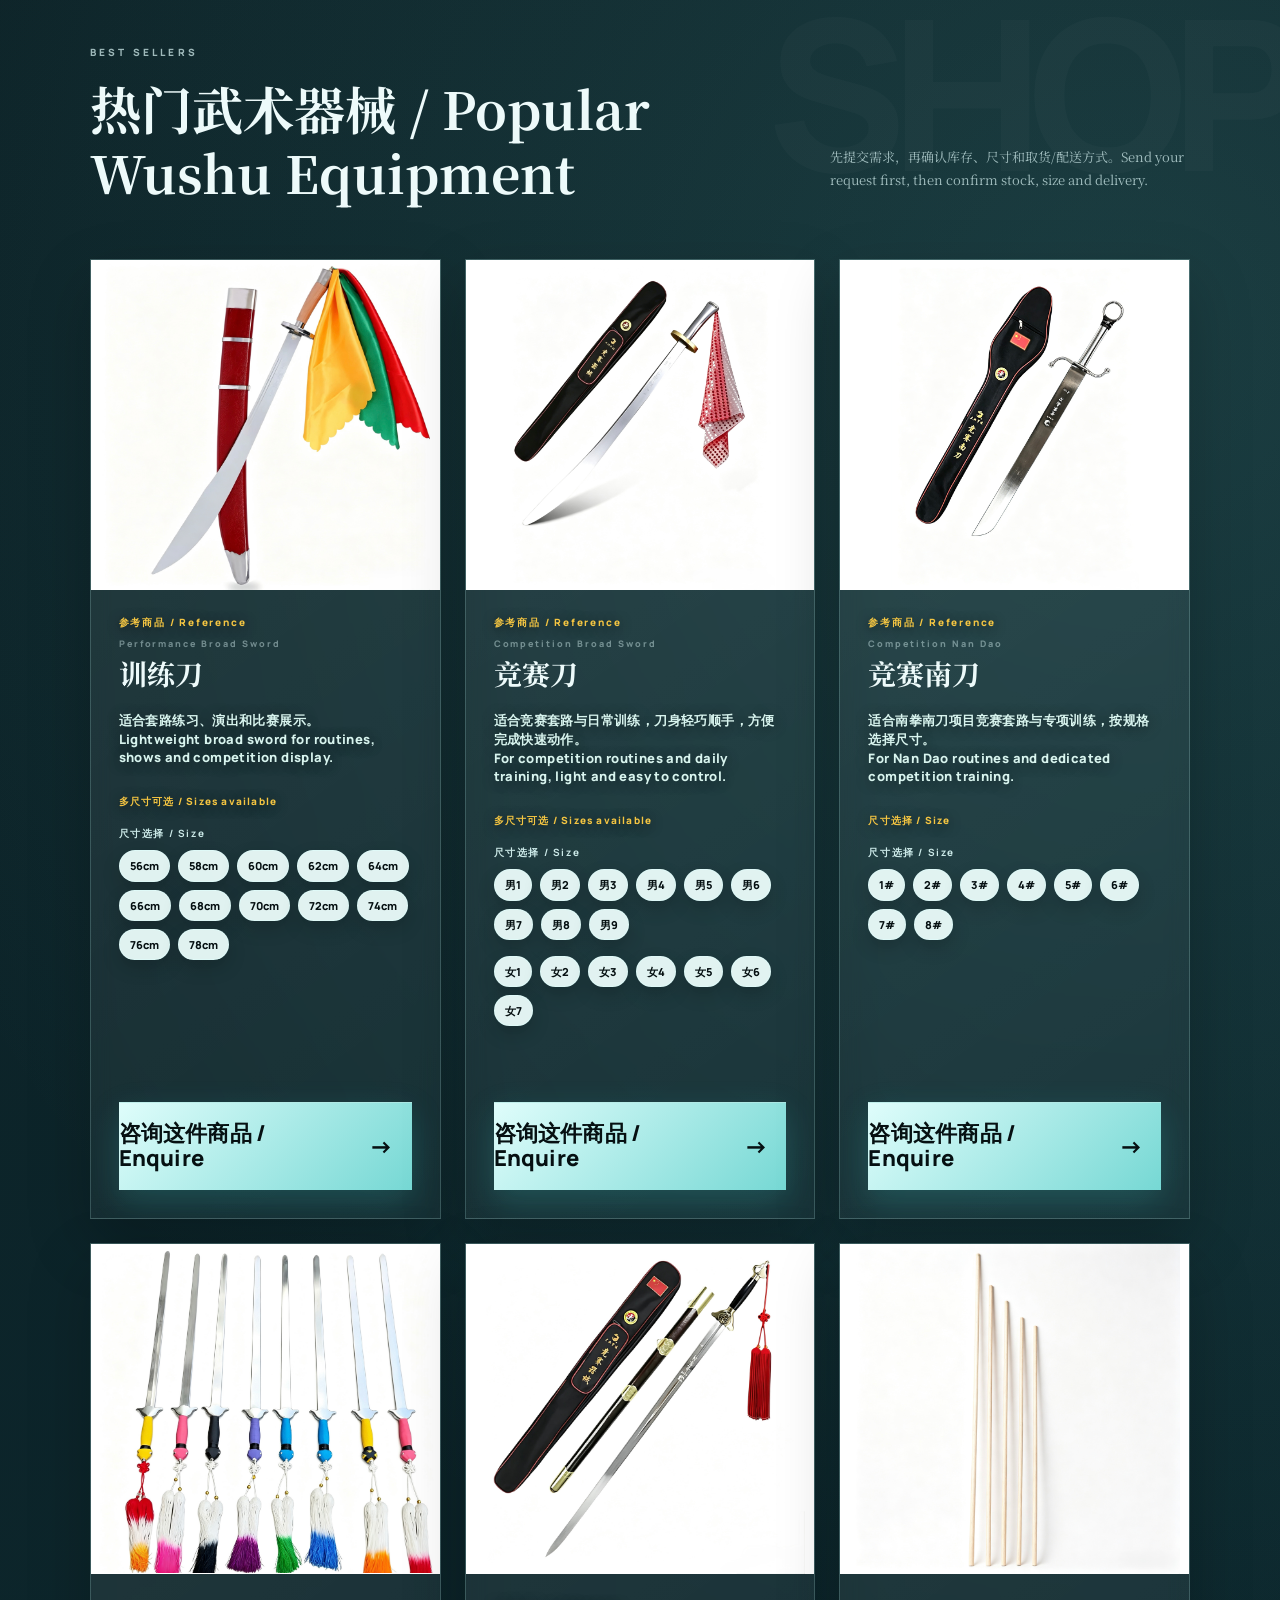
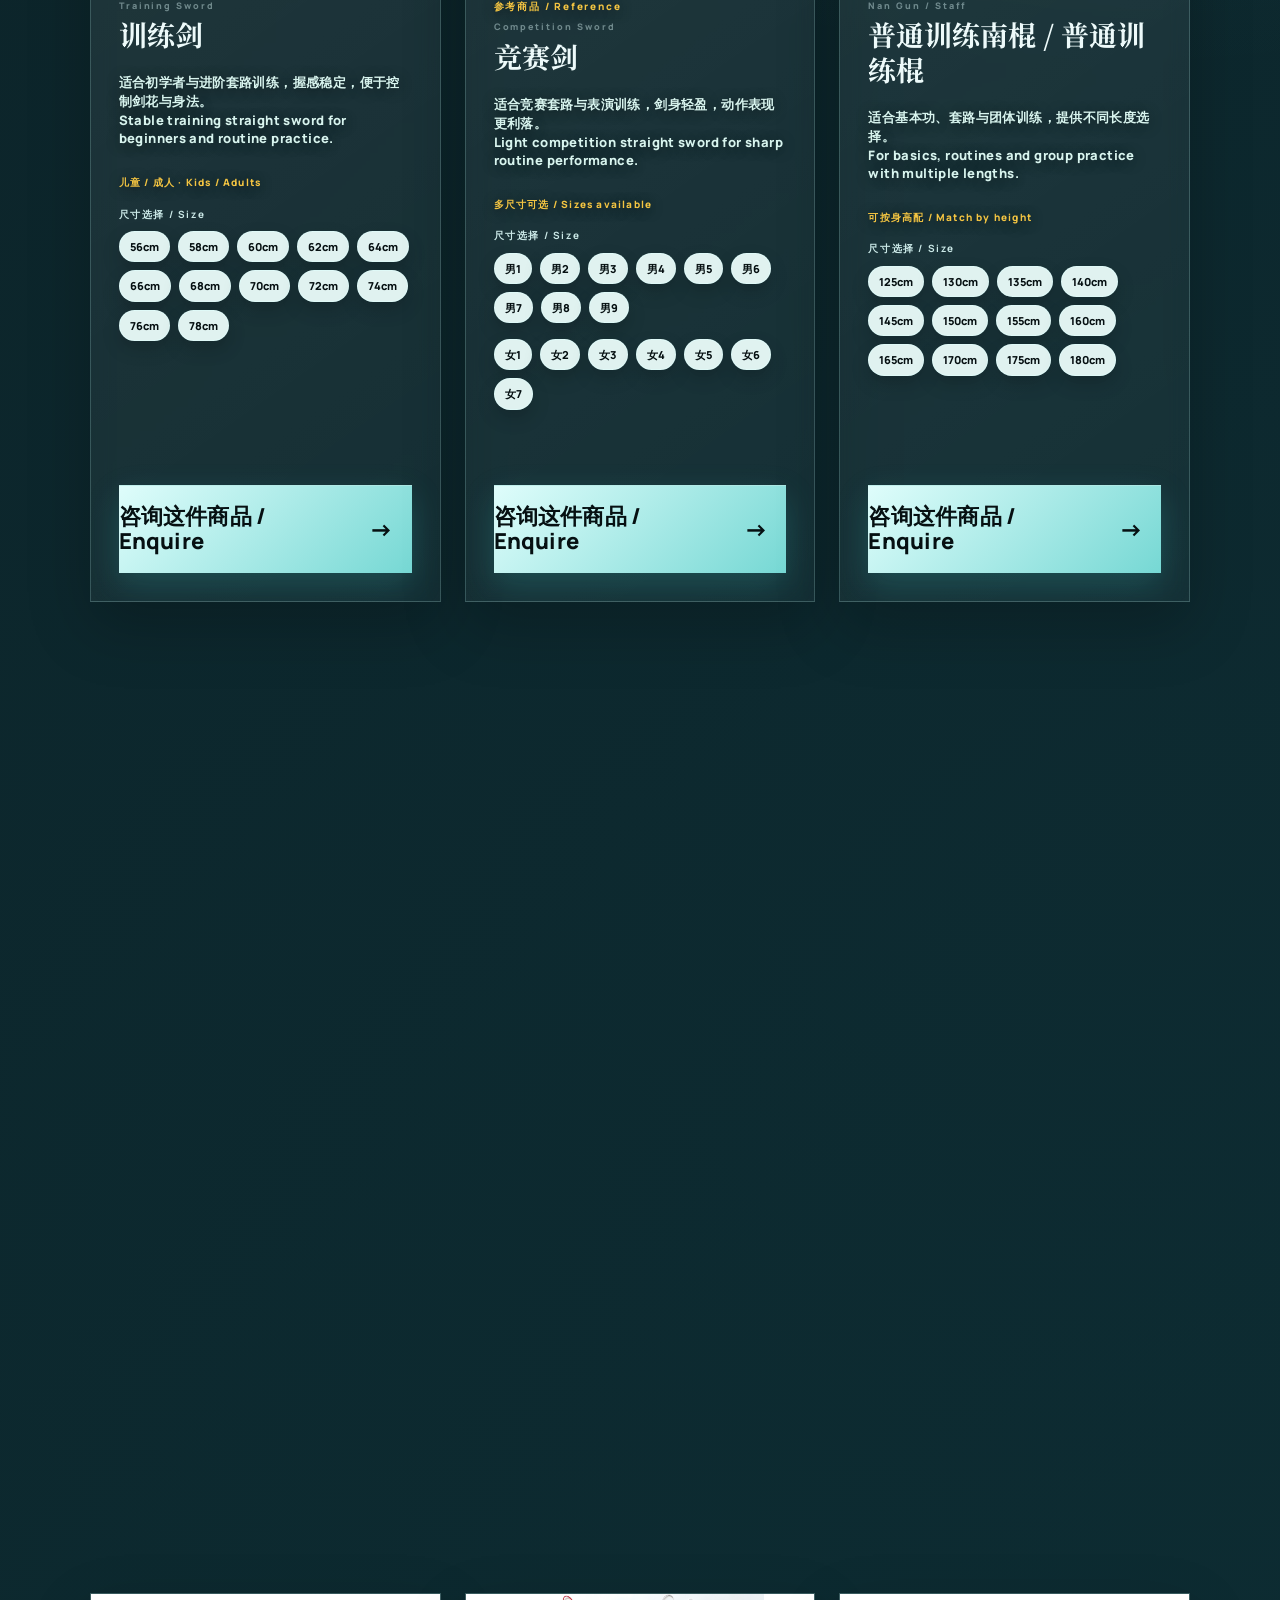
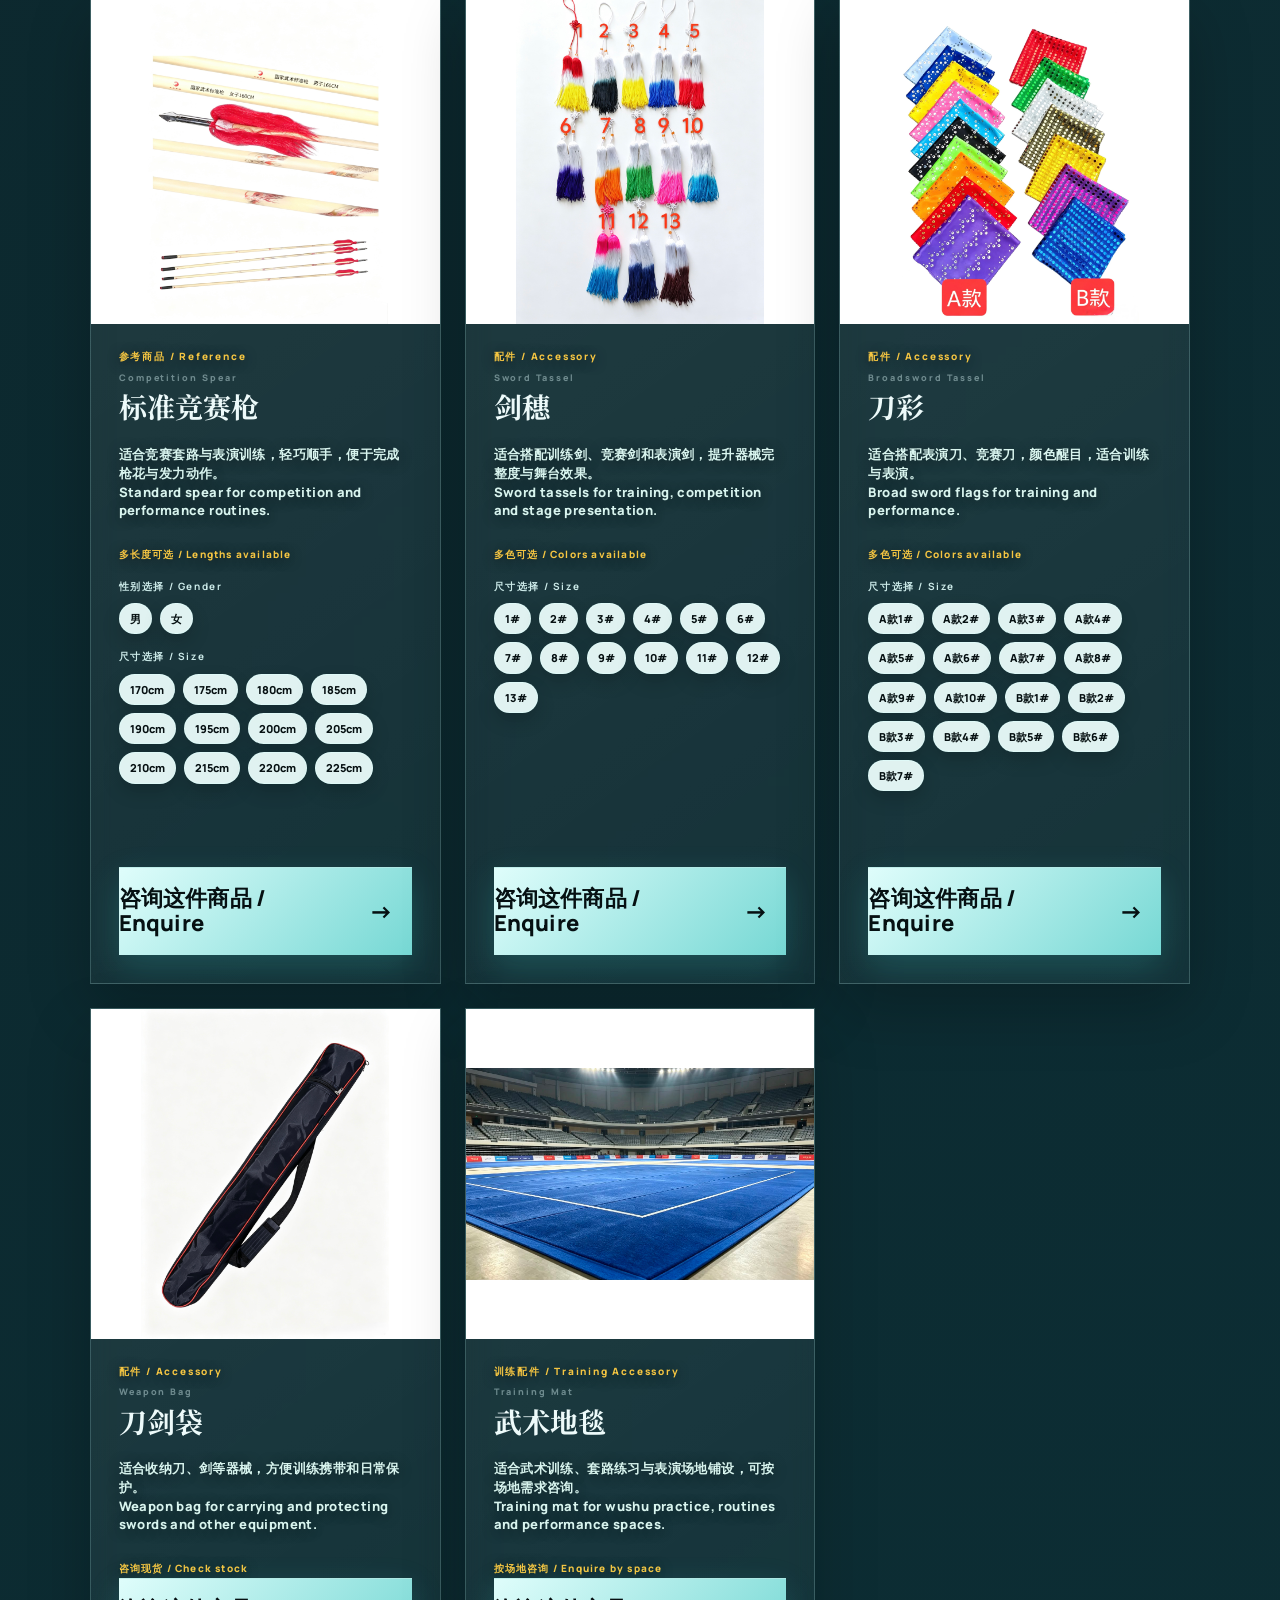
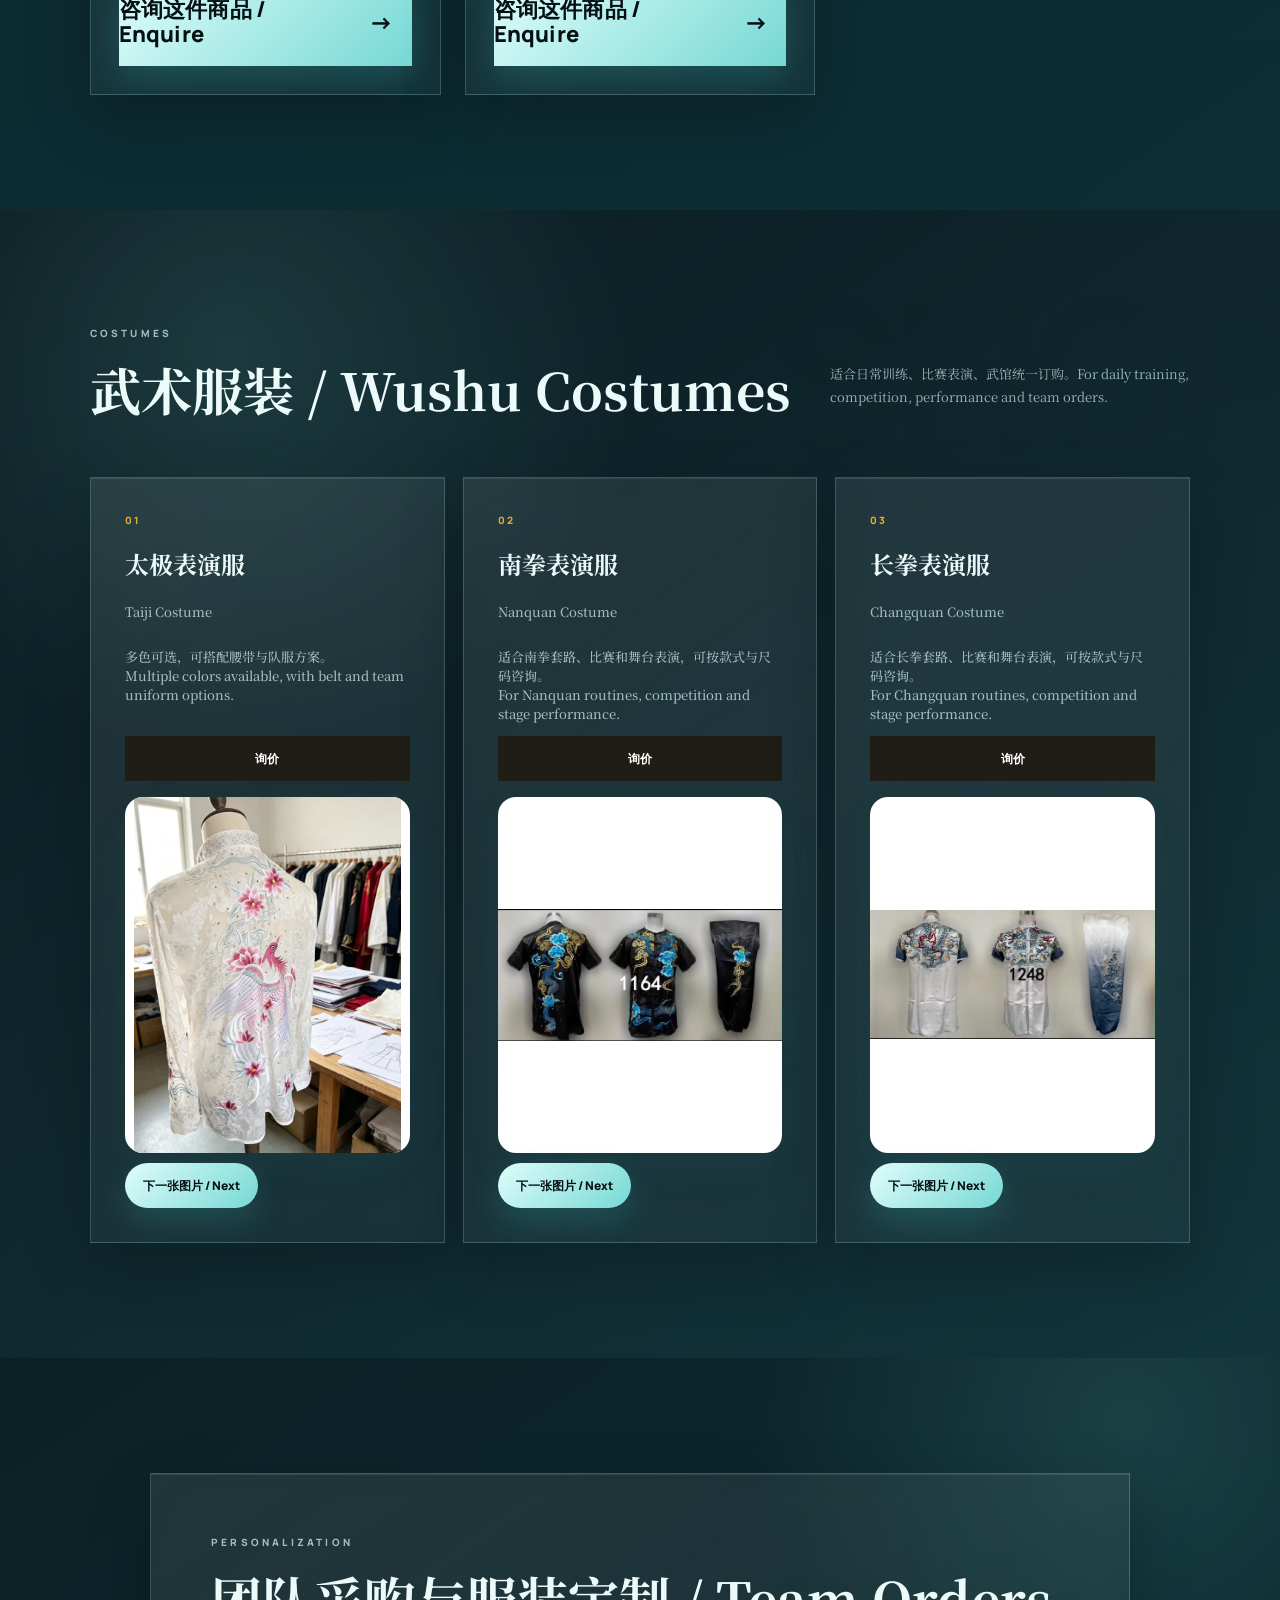
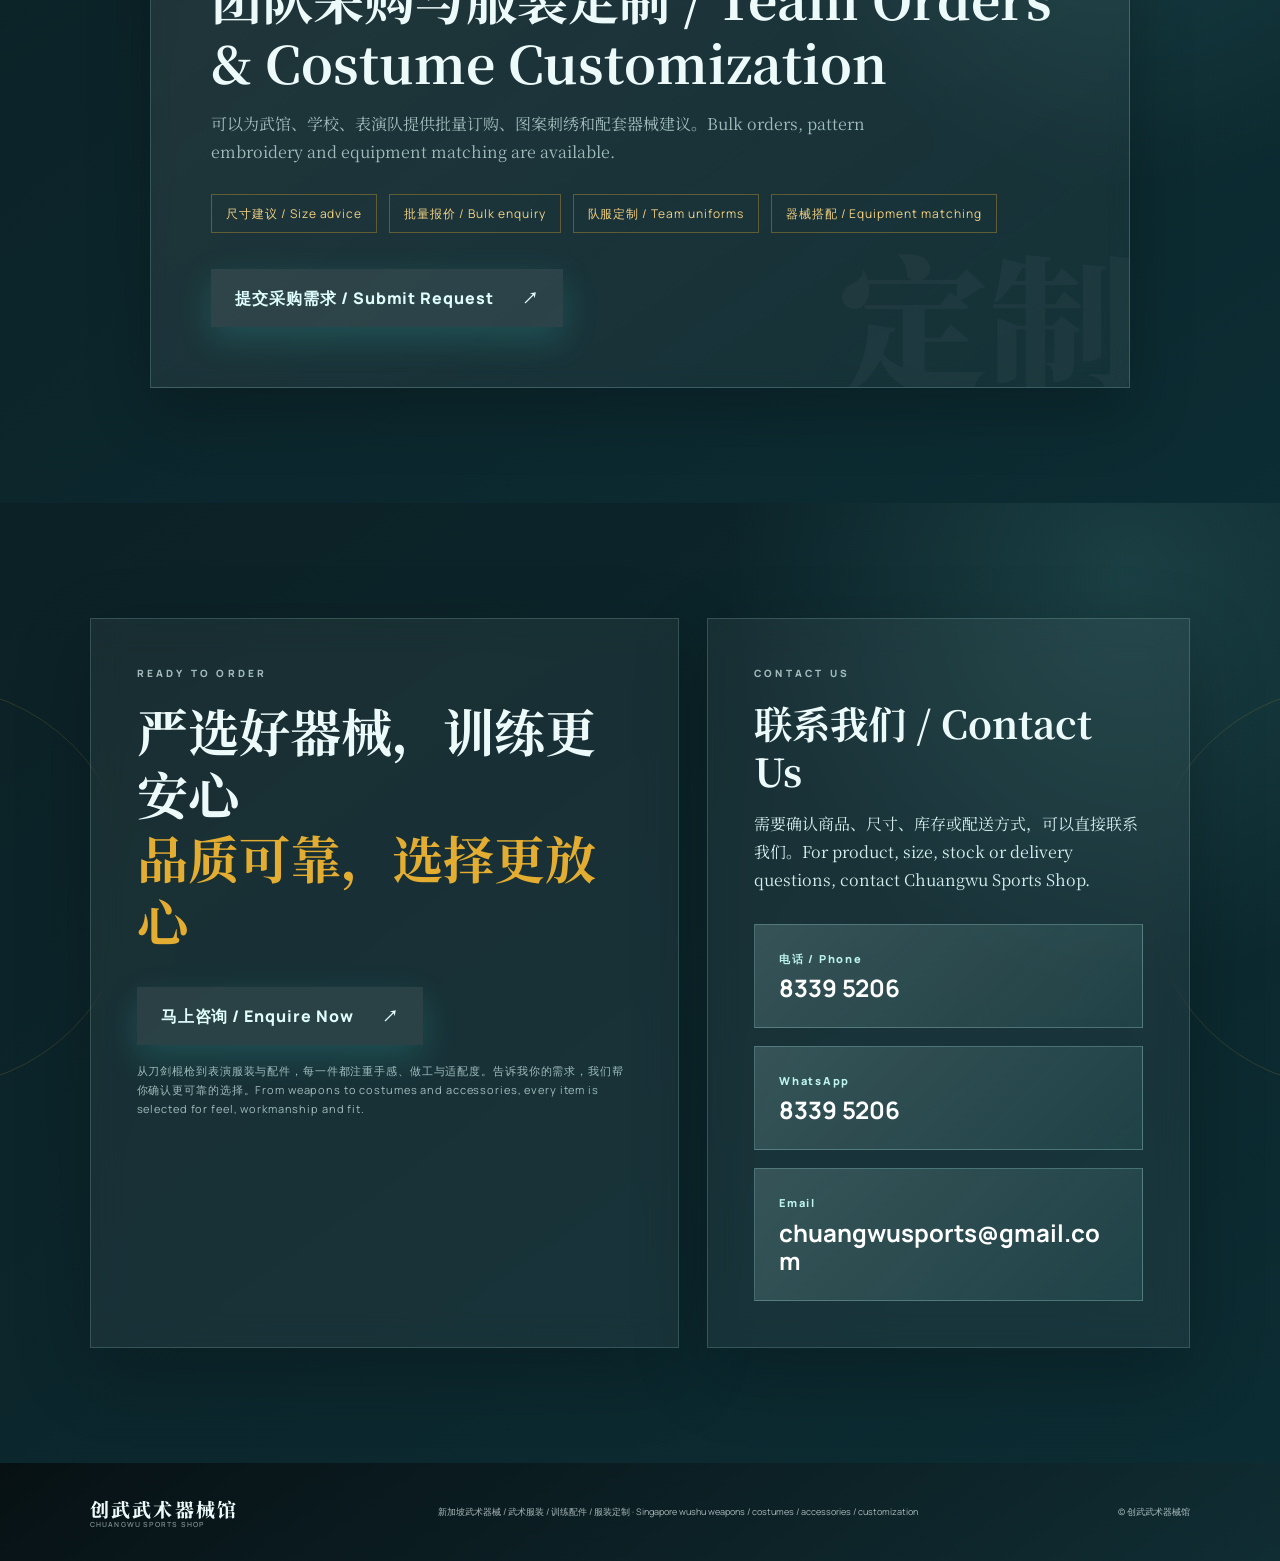
==== commit 556ef5cb: "Add files via upload" ====
--- a/index.html
+++ b/index.html
@@ -120,6 +120,29 @@
 
     .hero-shop .hero-proof {
       font-size: 12px !important;
+    }
+
+    .hero-shop .avatars b {
+      background: linear-gradient(145deg, rgba(246, 255, 253, .34), rgba(101, 170, 172, .24)) !important;
+      color: #f7fffd !important;
+      border: 1px solid rgba(222, 255, 251, .55) !important;
+      box-shadow: 0 10px 26px rgba(3, 24, 27, .22), inset 0 1px 0 rgba(255, 255, 255, .28);
+      backdrop-filter: blur(8px);
+      font-weight: 800 !important;
+    }
+
+    .hero-shop .avatars b:first-child {
+      background: linear-gradient(145deg, rgba(255, 255, 255, .44), rgba(148, 220, 214, .28)) !important;
+    }
+
+    .hero-shop .avatars b:last-child {
+      background: linear-gradient(145deg, rgba(108, 232, 224, .68), rgba(29, 121, 126, .58)) !important;
+      border-color: rgba(202, 255, 249, .78) !important;
+      color: #06282b !important;
+    }
+
+    .hero-shop .hero-proof span {
+      color: rgba(232, 250, 248, .82) !important;
     }
 
     @media (max-width: 760px) {
--- a/styles.css
+++ b/styles.css
@@ -2,7 +2,7 @@
 *{box-sizing:border-box}html{scroll-behavior:smooth}body{margin:0;background:var(--paper);color:var(--ink);font-family:var(--sans);line-height:1.75}button,input,select,textarea{font:inherit}button,a{color:inherit}button{cursor:pointer}h1,h2,h3{font-family:var(--serif);font-weight:700;margin:0;line-height:1.24}em{font-style:normal;color:var(--gold)}
 .site-header{height:96px;padding:0 clamp(22px,6vw,92px);display:flex;align-items:center;justify-content:space-between;position:absolute;z-index:20;width:100%;color:#fff;text-shadow:0 1px 12px rgba(0,0,0,.4)}.site-header:after{content:"";position:absolute;inset:0;background:linear-gradient(180deg,rgba(0,0,0,.62),transparent);z-index:-1;pointer-events:none}.brand{display:flex;gap:12px;align-items:center;text-decoration:none;font:800 19px var(--serif);letter-spacing:.12em}.brand small{display:block;font:600 7px var(--sans);letter-spacing:.17em;margin-top:-2px;opacity:.74}.brand-mark{width:36px;height:36px;border:1px solid var(--gold);border-radius:50%;position:relative;display:block;background:linear-gradient(90deg,var(--gold) 50%,transparent 50%);overflow:hidden}.brand-mark:before,.brand-mark:after{content:"";position:absolute;left:9px;width:18px;height:18px;border-radius:50%}.brand-mark:before{top:0;background:transparent}.brand-mark:after{bottom:0;background:var(--gold)}.brand-mark i:before,.brand-mark i:after{content:"";position:absolute;z-index:2;width:4px;height:4px;border-radius:50%;left:16px}.brand-mark i:before{top:7px;background:var(--gold)}.brand-mark i:after{bottom:7px;background:#222}nav{display:flex;gap:34px}nav a{text-decoration:none;font-size:13px;font-weight:700;display:flex;gap:6px;align-items:baseline;position:relative}nav a small{font-size:7px;letter-spacing:.12em;opacity:.65}nav a:after{content:"";height:1px;width:0;background:var(--gold);position:absolute;bottom:-5px;left:0;transition:.3s}nav a:hover:after{width:100%}
 .button{border:0;background:var(--gold);color:#1b1a16;padding:15px 24px;min-height:52px;letter-spacing:.06em;font-weight:800;display:inline-flex;align-items:center;justify-content:center;gap:28px;transition:.25s;text-decoration:none}.button:hover{background:var(--gold-2);transform:translateY(-2px)}.button-small{min-height:42px;padding:10px 19px;font-size:12px}.button-light{background:var(--paper);color:var(--ink)}.button-light:hover{background:#fff}
-.hero{position:relative;overflow:hidden}.hero-shop{min-height:780px;height:100vh;color:#fff;padding:130px clamp(24px,7vw,112px) 70px;display:grid;grid-template-columns:minmax(0,1.02fr) minmax(360px,.78fr);gap:60px;align-items:center;background:radial-gradient(circle at 78% 35%,rgba(227,173,49,.22),transparent 30%),linear-gradient(105deg,rgba(8,8,7,.96) 0%,rgba(27,24,18,.9) 43%,rgba(87,48,26,.35) 100%),url('assets/taichi-hero.png');background-size:cover;background-position:center}.hero-shop:before{content:"";position:absolute;inset:auto 0 0;width:100%;height:34px;background:linear-gradient(135deg,transparent 16px,#2b211f 0) 0 0/32px 34px repeat-x}.hero-copy{max-width:690px;z-index:2}.eyebrow,.section-kicker{font-size:10px;letter-spacing:.32em;font-weight:800}.eyebrow{display:flex;align-items:center;gap:12px;color:#f4d27e}.eyebrow span{width:34px;height:1px;background:var(--gold)}h1{font-size:clamp(56px,7vw,106px);font-weight:900;line-height:1.04;letter-spacing:.08em;text-shadow:0 5px 28px rgba(0,0,0,.48)}h1 em{color:#fff}.hero-slogan{font:700 clamp(17px,1.7vw,24px) var(--serif);letter-spacing:.22em;color:var(--gold);margin:18px 0 0}.hero-text{max-width:575px;margin:22px 0 28px;color:rgba(255,255,255,.82)}.hero-actions{display:flex;align-items:center;gap:34px}.text-link{background:none;border:0;text-decoration:none;font-size:13px;border-bottom:1px solid rgba(255,255,255,.7);padding:9px 0;color:#fff}.hero-proof{display:flex;align-items:center;margin-top:34px}.avatars{display:flex}.avatars b{width:38px;height:38px;display:grid;place-items:center;border-radius:50%;background:#4f4531;color:white;border:2px solid #25251f;margin-left:-8px;font:700 11px var(--serif)}.avatars b:first-child{margin-left:0;background:#6f4e24}.avatars b:last-child{background:#8d3129}.hero-proof p{font-size:10px;line-height:1.55;margin:0 0 0 12px;color:#fff}.hero-proof strong{font-size:14px}.hero-proof span{color:rgba(255,255,255,.64)}.hero-seal{position:absolute;right:6vw;bottom:70px;border:2px solid rgba(255,255,255,.65);color:#fff;padding:9px 11px;font:700 17px var(--serif);letter-spacing:.15em}.hero-scroll{position:absolute;right:2vw;bottom:68px;writing-mode:vertical-rl;font-size:7px;letter-spacing:.3em;color:rgba(255,255,255,.65)}.hero-scroll span{display:inline-block;height:45px;width:1px;background:var(--gold);margin-top:10px}
+.hero{position:relative;overflow:hidden}.hero-shop{min-height:780px;height:100vh;color:#fff;padding:130px clamp(24px,7vw,112px) 70px;display:grid;grid-template-columns:minmax(0,1.02fr) minmax(360px,.78fr);gap:60px;align-items:center;background:radial-gradient(circle at 78% 35%,rgba(227,173,49,.22),transparent 30%),linear-gradient(105deg,rgba(8,8,7,.96) 0%,rgba(27,24,18,.9) 43%,rgba(87,48,26,.35) 100%),url('assets/taichi-hero.png');background-size:cover;background-position:center}.hero-shop:before{content:"";position:absolute;inset:auto 0 0;width:100%;height:34px;background:linear-gradient(135deg,transparent 16px,#2b211f 0) 0 0/32px 34px repeat-x}.hero-copy{max-width:690px;z-index:2}.eyebrow,.section-kicker{font-size:10px;letter-spacing:.32em;font-weight:800}.eyebrow{display:flex;align-items:center;gap:12px;color:#f4d27e}.eyebrow span{width:34px;height:1px;background:var(--gold)}h1{font-size:clamp(56px,7vw,106px);font-weight:900;line-height:1.04;letter-spacing:.08em;text-shadow:0 5px 28px rgba(0,0,0,.48)}h1 em{color:#fff}.hero-slogan{font:700 clamp(17px,1.7vw,24px) var(--serif);letter-spacing:.22em;color:var(--gold);margin:18px 0 0}.hero-text{max-width:575px;margin:22px 0 28px;color:rgba(255,255,255,.82)}.hero-actions{display:flex;align-items:center;gap:34px}.text-link{background:none;border:0;text-decoration:none;font-size:13px;border-bottom:1px solid rgba(255,255,255,.7);padding:9px 0;color:#fff}.hero-proof{display:flex;align-items:center;margin-top:34px}.avatars{display:flex}.avatars b{width:38px;height:38px;display:grid;place-items:center;border-radius:50%;background:linear-gradient(145deg,rgba(246,255,253,.34),rgba(101,170,172,.24));color:#f7fffd;border:1px solid rgba(222,255,251,.55);box-shadow:0 10px 26px rgba(3,24,27,.22),inset 0 1px 0 rgba(255,255,255,.28);backdrop-filter:blur(8px);margin-left:-8px;font:800 11px var(--serif)}.avatars b:first-child{margin-left:0;background:linear-gradient(145deg,rgba(255,255,255,.44),rgba(148,220,214,.28))}.avatars b:last-child{background:linear-gradient(145deg,rgba(108,232,224,.68),rgba(29,121,126,.58));border-color:rgba(202,255,249,.78);color:#06282b}.hero-proof p{font-size:10px;line-height:1.55;margin:0 0 0 12px;color:#f7fffd;text-shadow:0 3px 18px rgba(0,0,0,.35)}.hero-proof strong{font-size:14px;letter-spacing:.04em}.hero-proof span{color:rgba(232,250,248,.82)}.hero-seal{position:absolute;right:6vw;bottom:70px;border:2px solid rgba(255,255,255,.65);color:#fff;padding:9px 11px;font:700 17px var(--serif);letter-spacing:.15em}.hero-scroll{position:absolute;right:2vw;bottom:68px;writing-mode:vertical-rl;font-size:7px;letter-spacing:.3em;color:rgba(255,255,255,.65)}.hero-scroll span{display:inline-block;height:45px;width:1px;background:var(--gold);margin-top:10px}
 .weapon-showcase{height:min(66vh,620px);min-height:460px;position:relative;z-index:1;border:1px solid rgba(227,173,49,.22);background:linear-gradient(145deg,rgba(255,255,255,.08),rgba(255,255,255,.02));box-shadow:0 30px 80px rgba(0,0,0,.32);overflow:hidden}.weapon-showcase:before{content:"";position:absolute;inset:30px;border:1px solid rgba(227,173,49,.16)}.weapon-card{position:absolute;left:36px;bottom:34px;z-index:3;background:var(--gold);color:#1f1b13;padding:28px 30px;width:min(310px,calc(100% - 72px));box-shadow:0 18px 45px rgba(0,0,0,.3)}.weapon-card span,.product-en{font-size:9px;letter-spacing:.22em;font-weight:800;opacity:.62}.weapon-card h2{font-size:42px}.weapon-card p{margin:4px 0 0;font-weight:800}.blade{position:absolute;background:linear-gradient(90deg,#f2f2ed,#a79d87 58%,#f7efe0);box-shadow:0 16px 38px rgba(0,0,0,.35);transform-origin:center}.blade:before{content:"";position:absolute;width:42px;height:17px;background:#1f1b15;border:4px solid var(--gold);left:-28px;top:50%;transform:translateY(-50%);border-radius:30px}.blade:after{content:"";position:absolute;right:-22px;top:50%;transform:translateY(-50%);width:0;height:0;border-top:12px solid transparent;border-bottom:12px solid transparent;border-left:24px solid #f1eee4}.blade-one{width:480px;height:24px;right:-54px;top:130px;transform:rotate(-23deg)}.blade-two{width:420px;height:18px;right:20px;top:280px;transform:rotate(19deg);opacity:.9}.blade-three{width:355px;height:16px;right:120px;bottom:115px;transform:rotate(-36deg);opacity:.75}
 .shop-categories{display:grid;grid-template-columns:repeat(4,1fr);background:var(--gold);color:#222}.shop-categories a{min-height:120px;padding:30px clamp(18px,3vw,38px);border-right:1px solid rgba(32,32,30,.2);display:flex;align-items:center;gap:18px;text-decoration:none}.shop-categories a:last-child{border:0}.shop-categories strong{font:800 11px var(--sans);opacity:.45}.shop-categories span{font:800 17px var(--serif)}.shop-categories small{display:block;font:700 7px var(--sans);letter-spacing:.18em;margin-top:4px;opacity:.55}
 .contact-section{background:linear-gradient(135deg,#102f31,#071515);color:var(--white);padding:85px clamp(24px,7vw,112px)}.contact-card{max-width:980px;margin:auto;border:1px solid rgba(188,242,237,.18);background:rgba(255,255,255,.055);backdrop-filter:blur(16px);padding:46px;box-shadow:0 24px 70px rgba(0,0,0,.22)}.contact-card h2{font-size:clamp(32px,4vw,52px)}.contact-card>p:not(.section-kicker){max-width:620px;color:#d6eeee;font-family:var(--serif)}.contact-links{display:grid;grid-template-columns:repeat(2,1fr);gap:18px;margin-top:30px}.contact-links a{display:flex;flex-direction:column;gap:6px;text-decoration:none;background:linear-gradient(135deg,rgba(213,255,250,.16),rgba(115,219,211,.08));border:1px solid rgba(178,244,238,.26);padding:24px;color:#fff}.contact-links span{font-size:11px;letter-spacing:.16em;color:#bdf4ee;font-weight:800}.contact-links strong{font-size:24px;line-height:1.2;word-break:break-word}
